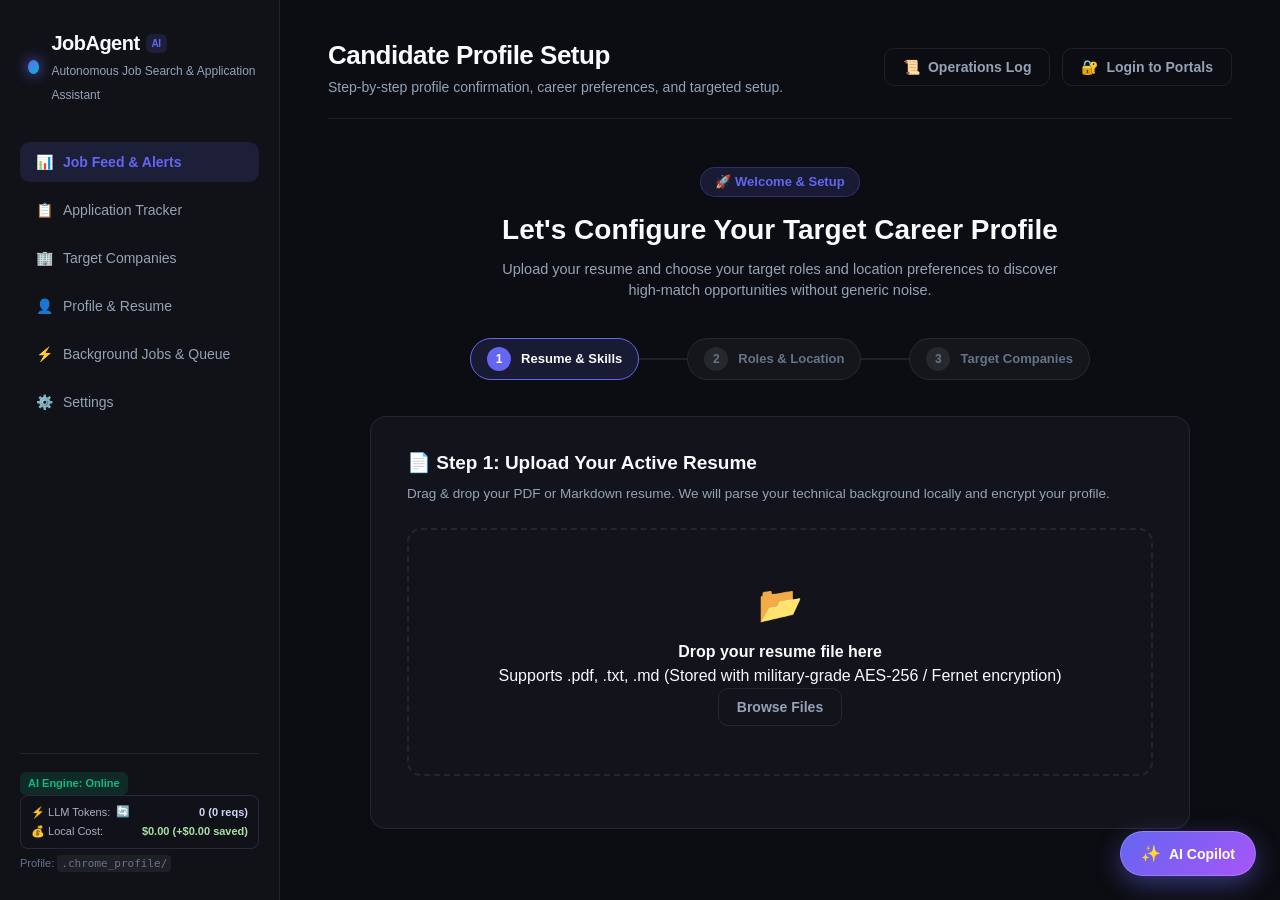
==== frontend/index.html @ 10095ee7 "feat: deterministic talking points for human-written application fields (Fixes #27)" ====
<!DOCTYPE html>
<html lang="en">

<head>
    <meta charset="UTF-8">
    <meta name="viewport" content="width=device-width, initial-scale=1.0">
    <title>Job Alert Agent - AI Job Search & Auto-Apply Assistant</title>
    <!-- Fonts -->
    <link rel="preconnect" href="https://fonts.googleapis.com">
    <link rel="preconnect" href="https://fonts.gstatic.com" crossorigin>
    <link rel="icon"
        href="data:image/svg+xml,<svg xmlns='http://www.w3.org/2000/svg' viewBox='0 0 100 100'><text y='.9em' font-size='90'>💼</text></svg>">
    <link rel="stylesheet" href="styles.css?v=20260907_8.7">
</head>

<body>
    <div class="app-container">
        <!-- Sidebar Navigation -->
        <aside class="sidebar">
            <div>
                <div class="logo-area">
                    <span class="logo-indicator"></span>
                    <div>
                        <h1>JobAgent <span class="version-tag">AI</span></h1>
                        <span class="logo-subtitle">Autonomous Job Search &amp; Application Assistant</span>
                    </div>
                </div>
                <nav class="nav-menu">
                    <button class="nav-item active" data-section="dashboard">
                        <span class="nav-icon">📊</span> Job Feed & Alerts
                    </button>
                    <button class="nav-item" data-section="tracker">
                        <span class="nav-icon">📋</span> Application Tracker
                    </button>
                    <button class="nav-item" data-section="companies">
                        <span class="nav-icon">🏢</span> Target Companies
                    </button>
                    <button class="nav-item" data-section="resume">
                        <span class="nav-icon">👤</span> Profile & Resume
                    </button>
                    <button class="nav-item" data-section="tasks">
                        <span class="nav-icon">⚡</span> Background Jobs &amp; Queue
                    </button>
                    <button class="nav-item" data-section="settings">
                        <span class="nav-icon">⚙️</span> Settings
                    </button>
                </nav>
            </div>

            <div class="sidebar-footer">
                <div class="llm-info">
                    <span class="badge active" id="llm-status-badge">AI Engine: Online</span>
                    <span class="badge" id="llm-queue-badge"
                        style="display:none; margin-top:4px; font-size:11px; background:rgba(137,180,250,0.15); color:#89b4fa;">Queue:
                        0 tasks</span>

                    <div id="llm-token-usage-card" class="token-usage-card" onclick="openTokenAnalyticsModal()"
                        title="Click to view full Token & Cost Analytics">
                        <div style="display:flex; justify-content:space-between; align-items:center; font-size:11px;">
                            <span style="color:#a6adc8; display:flex; align-items:center; gap:4px;">
                                ⚡ LLM Tokens:
                                <button type="button" onclick="event.stopPropagation(); fetchTokenUsage(true);"
                                    title="Refresh token counts"
                                    style="background:none; border:none; color:#89b4fa; cursor:pointer; font-size:11px; padding:0 2px; line-height:1;">🔄</button>
                            </span>
                            <span id="sidebar-token-count" style="color:#cdd6f4; font-weight:700;">0 (0 reqs)</span>
                        </div>
                        <div
                            style="display:flex; justify-content:space-between; align-items:center; font-size:11px; margin-top:3px;">
                            <span style="color:#a6adc8;">💰 Local Cost:</span>
                            <span style="color:#a6e3a1; font-weight:700;">$0.00 (<span id="sidebar-savings-usd">+$0.00
                                    saved</span>)</span>
                        </div>
                    </div>

                    <p class="profile-note">Profile: <code>.chrome_profile/</code></p>
                </div>
            </div>
        </aside>

        <!-- Main Workspace -->
        <main class="main-content">
            <!-- Header Area -->
            <header class="app-header">
                <div class="welcome-text">
                    <h2 id="page-title">Job Feed & Discovery</h2>
                    <p id="page-subtitle">Real-time alerts, ATS match scores, due diligence checks, and assisted
                        applications.</p>
                </div>
                <div class="header-actions">
                    <div id="header-task-pill" class="header-task-pill hidden" onclick="navigateToSection('tasks')"
                        title="Click to view Active Background Tasks">
                        <span class="spinner-dot"></span>
                        <span id="header-task-pill-text">1 Task Active</span>
                    </div>
                    <button id="btn-operations-log" class="btn btn-outline" onclick="openOperationsModal()"
                        title="View persistent log of all syncs, scrapes, and form fills">
                        <span class="btn-icon">📜</span> Operations Log
                    </button>
                    <button id="btn-login-portals" class="btn btn-outline" onclick="openBrowserAuthModal()"
                        title="Launch dedicated browser to sign in to LinkedIn and Job Portals">
                        <span class="btn-icon">🔐</span> Login to Portals
                    </button>
                </div>
            </header>

            <!-- GUIDED ONBOARDING WIZARD -->
            <section id="onboarding-section" class="content-section hidden">
                <div class="onboarding-container">
                    <div class="onboarding-header">
                        <div class="onboarding-badge">🚀 Welcome & Setup</div>
                        <h2>Let's Configure Your Target Career Profile</h2>
                        <p>Upload your resume and choose your target roles and location preferences to discover
                            high-match opportunities without generic noise.</p>
                    </div>

                    <!-- Step Progress Indicator -->
                    <div class="wizard-steps-indicator">
                        <div class="step-node active" id="step-node-1">
                            <span class="step-num">1</span>
                            <span class="step-name">Resume & Skills</span>
                        </div>
                        <div class="step-line" id="step-line-1"></div>
                        <div class="step-node" id="step-node-2">
                            <span class="step-num">2</span>
                            <span class="step-name">Roles & Location</span>
                        </div>
                        <div class="step-line" id="step-line-2"></div>
                        <div class="step-node" id="step-node-3">
                            <span class="step-num">3</span>
                            <span class="step-name">Target Companies</span>
                        </div>
                    </div>

                    <!-- Step 1: Resume Upload & Skill Confirmation -->
                    <div id="onboarding-step-1" class="wizard-step-pane active">
                        <div class="onboarding-card">
                            <h3>📄 Step 1: Upload Your Active Resume</h3>
                            <p class="step-desc">Drag & drop your PDF or Markdown resume. We will parse your technical
                                background locally and encrypt your profile.</p>

                            <div class="upload-zone" id="onboarding-upload-zone">
                                <div class="upload-icon">📂</div>
                                <h4>Drop your resume file here</h4>
                                <p>Supports .pdf, .txt, .md (Stored with military-grade AES-256 / Fernet encryption)</p>
                                <input type="file" id="onboarding-resume-input" accept=".pdf,.txt,.md"
                                    style="display:none;">
                                <button type="button" class="btn btn-outline"
                                    onclick="document.getElementById('onboarding-resume-input').click()">
                                    Browse Files
                                </button>
                            </div>

                            <div id="onboarding-resume-loading" class="upload-loading hidden">
                                <div class="spinner"></div>
                                <p>Extracting profile and parsing technical skills...</p>
                            </div>

                            <div id="onboarding-resume-preview" class="onboarding-preview-box hidden">
                                <div class="preview-header">
                                    <h4>✓ Parsed Candidate Profile</h4>
                                    <span class="badge verified" id="onboarding-resume-filename">resume.pdf</span>
                                </div>
                                <div class="onboarding-fields-grid">
                                    <div class="form-group">
                                        <label>Full Name</label>
                                        <input type="text" id="onboarding-name" class="form-input"
                                            placeholder="Your Name">
                                    </div>
                                    <div class="form-group">
                                        <label>Email Address</label>
                                        <input type="email" id="onboarding-email" class="form-input"
                                            placeholder="you@example.com">
                                    </div>
                                    <div class="form-group">
                                        <label>Total Experience</label>
                                        <input type="text" id="onboarding-experience" class="form-input"
                                            placeholder="e.g. 8+ Years">
                                    </div>
                                </div>

                                <div class="form-group" style="margin-top: 14px;">
                                    <label>Confirmed Technical Skills (Click ✕ to remove, type below to add)</label>
                                    <div class="skills-tags-editable" id="onboarding-skills-tags">
                                        <!-- Editable skill tags -->
                                    </div>
                                    <div class="skill-input-row">
                                        <input type="text" id="onboarding-new-skill-input"
                                            placeholder="Add technical skill (e.g. Distributed Systems, Kubernetes)..."
                                            onkeydown="if(event.key==='Enter'){event.preventDefault(); addOnboardingSkill();}">
                                        <button type="button" class="btn btn-sm btn-outline"
                                            onclick="addOnboardingSkill()">+ Add Skill</button>
                                    </div>
                                </div>

                                <div class="wizard-actions">
                                    <button type="button" class="btn btn-primary"
                                        onclick="proceedToOnboardingStep2()">Next: Target Roles & Locations →</button>
                                </div>
                            </div>
                        </div>
                    </div>

                    <!-- Step 2: Target Criteria Selection -->
                    <div id="onboarding-step-2" class="wizard-step-pane hidden">
                        <div class="onboarding-card">
                            <h3>🎯 Step 2: Target Roles & Geographic Preferences</h3>
                            <p class="step-desc">Specify exactly which opportunities to scan for. The agent will ignore
                                non-matching jobs to protect API token budgets.</p>

                            <div class="form-group">
                                <label><span class="pref-icon">🎯</span> Target Roles & Keywords (Multi-Select)</label>
                                <div class="roles-chips-container" id="onboarding-roles-chips">
                                    <!-- Dynamic role chips -->
                                </div>
                                <div class="role-input-group">
                                    <input type="text" id="onboarding-role-input"
                                        placeholder="Type a role keyword and press Enter (e.g. Staff Backend, Distributed Systems)..."
                                        onkeydown="if(event.key==='Enter'){event.preventDefault(); handleAddRoleFromOnboardingInput();}">
                                    <button type="button" class="btn btn-sm btn-outline"
                                        onclick="handleAddRoleFromOnboardingInput()">+ Add</button>
                                </div>
                                <div class="quick-roles-pills">
                                    <span class="pills-label">Quick Add:</span>
                                    <button type="button" class="role-pill"
                                        onclick="addRoleKeyword('Staff Software Engineer')">+ Staff Engineer</button>
                                    <button type="button" class="role-pill"
                                        onclick="addRoleKeyword('Principal Engineer')">+ Principal Engineer</button>
                                    <button type="button" class="role-pill"
                                        onclick="addRoleKeyword('Backend Engineer')">+ Backend</button>
                                    <button type="button" class="role-pill"
                                        onclick="addRoleKeyword('Distributed Systems')">+ Distributed Systems</button>
                                    <button type="button" class="role-pill"
                                        onclick="addRoleKeyword('Full Stack Engineer')">+ Full Stack</button>
                                    <button type="button" class="role-pill"
                                        onclick="addRoleKeyword('Platform Engineer')">+ Platform</button>
                                    <button type="button" class="role-pill"
                                        onclick="addRoleKeyword('Machine Learning Engineer')">+ AI / ML</button>
                                    <button type="button" class="role-pill"
                                        onclick="addRoleKeyword('Engineering Manager')">+ Eng Manager</button>
                                </div>
                            </div>

                            <div class="form-group" style="margin-top: 14px;">
                                <label><span class="pref-icon">🏙️</span> Target Cities & Tech Hubs
                                    (Multi-Select)</label>
                                <div class="roles-chips-container" id="onboarding-cities-chips">
                                    <!-- Dynamic city chips -->
                                </div>
                                <div class="foreign-cities-notice" id="onboarding-foreign-cities-notice"
                                    style="display:none;">
                                    <!-- Populated when selected cities fall outside the active country -->
                                </div>
                                <div class="role-input-group">
                                    <input type="text" id="onboarding-city-input" list="city-suggestions-list"
                                        placeholder="Type a city name or state (e.g. Bengaluru, San Francisco, London)..."
                                        onkeydown="if(event.key==='Enter'){event.preventDefault(); handleAddCityFromOnboardingInput();}">
                                    <button type="button" class="btn btn-sm btn-outline"
                                        onclick="handleAddCityFromOnboardingInput()">+ Add City</button>
                                </div>
                                <div class="quick-roles-pills" id="onboarding-quick-cities-pills">
                                    <!-- Populated dynamically based on selected country -->
                                </div>
                            </div>

                            <div class="form-row-2col" style="margin-top: 14px;">
                                <div class="form-group">
                                    <label>📍 Target Country / Region</label>
                                    <select id="onboarding-target-country" class="form-select"
                                        onchange="handleCountrySelectChange(this.value)">
                                        <!-- Populated dynamically via app.js -->
                                    </select>
                                </div>

                                <div class="form-group">
                                    <label>💼 Work Mode / Job Type</label>
                                    <select id="onboarding-work-mode" class="form-select">
                                        <option value="all" selected>🌐 Any (incl. Remote)</option>
                                        <option value="remote">🏠 100% Remote</option>
                                        <option value="hybrid">🏢 Hybrid</option>
                                        <option value="onsite">📍 Onsite</option>
                                    </select>
                                </div>
                            </div>

                            <div class="wizard-actions">
                                <button type="button" class="btn btn-outline" onclick="goToOnboardingStep(1)">←
                                    Back</button>
                                <button type="button" class="btn btn-primary" onclick="proceedToOnboardingStep3()">Next:
                                    Target Companies →</button>
                            </div>
                        </div>
                    </div>

                    <!-- Step 3: Target Companies Selection & Launch -->
                    <div id="onboarding-step-3" class="wizard-step-pane hidden">
                        <div class="onboarding-card">
                            <h3>🏢 Step 3: Select Target Organizations</h3>
                            <p class="step-desc">Choose which companies to monitor first. You can add or import more
                                anytime from the Target Companies tab.</p>

                            <div class="onboarding-companies-grid" id="onboarding-companies-list">
                                <!-- Company items with checkboxes are rendered dynamically -->
                            </div>

                            <div class="onboarding-add-company-row">
                                <input type="text" id="onboarding-company-input"
                                    placeholder="Add a target company (e.g. Acme Corp)"
                                    onkeydown="if(event.key==='Enter'){event.preventDefault();addOnboardingCompanyFromInput();}">
                                <button type="button" class="btn btn-outline"
                                    onclick="addOnboardingCompanyFromInput()">+ Add</button>
                            </div>

                            <div class="onboarding-opt-row">
                                <label class="onboarding-chk-label">
                                    <input type="checkbox" id="onboarding-clean-slate-chk" checked>
                                    <span><strong>Clean Slate:</strong> Purge existing generic jobs cache and populate
                                        only selected companies</span>
                                </label>
                            </div>

                            <div class="wizard-actions">
                                <button type="button" class="btn btn-outline" onclick="goToOnboardingStep(2)">←
                                    Back</button>
                                <button type="button" class="btn btn-success btn-lg"
                                    onclick="finishOnboardingAndScan()">
                                    🚀 Launch Automated Job Discovery
                                </button>
                            </div>
                        </div>
                    </div>
                </div>
            </section>

            <!-- SECTION 1: Job Feed & Dashboard -->
            <section id="dashboard-section" class="content-section">
                <!-- Discovery Radar & Channels Toolbar -->
                <div class="discovery-radar-bar">
                    <div class="discovery-radar-title">
                        <span class="discovery-radar-pulse"></span>
                        <div>
                            <h4>⚡ Live Job Discovery Radar</h4>
                            <p>Scan direct career boards, sync subscribed LinkedIn alerts, and rank hiring-intent
                                opportunities.</p>
                        </div>
                    </div>
                    <div class="discovery-radar-actions">
                        <button id="trigger-sync-all-btn" class="btn btn-secondary" onclick="triggerSyncAll()"
                            title="Run every enabled discovery & application-status channel in one background task">
                            <span class="btn-icon">🔁</span> Sync All (<span id="sync-all-enabled-count">0</span>
                            enabled)
                        </button>
                        <button id="trigger-scrape-btn" class="btn btn-primary"
                            title="Scan configured target company career boards for new openings">
                            <span class="btn-icon">⚡</span> Scan Portals
                        </button>
                        <button id="btn-rescore-stale" class="btn btn-outline"
                            onclick="rescoreStaleJobs()"
                            title="Recompute scores that were produced by a different resume version">
                            <span class="btn-icon">↻</span> Re-score Stale
                        </button>
                        <button id="btn-stop-scrape" class="btn btn-danger btn-sm hidden" onclick="stopScrape()">
                            🛑 Stop Scan
                        </button>
                        <button id="trigger-linkedin-sync-btn" class="btn btn-outline"
                            title="Fetch live LinkedIn subscribed job alerts and synchronize saved jobs">
                            <span class="btn-icon">🔗</span> Sync LinkedIn
                        </button>
                        <button id="btn-stop-linkedin-sync" class="btn btn-danger btn-sm hidden"
                            onclick="stopLinkedInSync()">
                            🛑 Stop Sync
                        </button>
                        <button id="trigger-google-jobs-btn" class="btn btn-outline" onclick="openGoogleJobsModal()"
                            title="Discover open opportunities directly from Google for Jobs (ibp=htl;jobs)">
                            <span class="btn-icon">🌐</span> Google Jobs
                        </button>
                        <button id="trigger-radar-btn" class="btn btn-outline" onclick="openOpportunityRadarModal()"
                            title="Rank hiring-intent opportunities from your structured sources (LinkedIn alerts/recommendations, ATS, Google Jobs)">
                            <span class="btn-icon">🛰️</span> Opportunity Radar
                        </button>
                        <button id="btn-clean-feed" class="btn btn-outline" onclick="cleanSystemFeedCache()"
                            title="Purge unapplied generic jobs from cache">
                            <span class="btn-icon">🧹</span> Clean Cache
                        </button>
                    </div>
                </div>

                <!-- Summary KPI Cards -->
                <div class="stats-grid">
                    <div class="stat-card">
                        <div class="stat-header">
                            <h3>Active Pipeline</h3>
                            <span class="stat-icon">🎯</span>
                        </div>
                        <p class="stat-value text-primary" id="stat-active">0</p>
                        <span class="stat-desc">Applications in progress</span>
                    </div>

                    <div class="stat-card">
                        <div class="stat-header">
                            <h3>High Match Roles</h3>
                            <span class="stat-icon">⭐</span>
                        </div>
                        <p class="stat-value text-success" id="stat-high-match">0</p>
                        <span class="stat-desc">Match score ≥ 70%</span>
                    </div>

                    <div class="stat-card">
                        <div class="stat-header">
                            <h3>Due Diligence Alerts</h3>
                            <span class="stat-icon">⚠️</span>
                        </div>
                        <p class="stat-value text-warning" id="stat-ghost">0</p>
                        <span class="stat-desc">Ghost / Reposted role alerts</span>
                    </div>

                    <div class="stat-card">
                        <div class="stat-header">
                            <h3>Verified Genuine</h3>
                            <span class="stat-icon">🛡️</span>
                        </div>
                        <p class="stat-value text-accent" id="stat-genuine">0</p>
                        <span class="stat-desc">Verified direct on career boards</span>
                    </div>
                </div>

                <!-- Skills Insights: ranked resume gaps across scored jobs (deterministic aggregation) -->
                <div class="insights-card" id="skills-insights-card">
                    <div class="insights-head">
                        <h3><span class="stat-icon">📈</span> Skills Insights</h3>
                        <span class="insights-sub" id="skills-insights-meta"></span>
                    </div>
                    <div class="insights-gaps" id="skills-insights-gaps">
                        <span class="insights-empty">Loading…</span>
                    </div>
                </div>

                <!-- Job Listings Filter & Container -->
                <div class="listings-container">
                    <!-- Compact Active Target Criteria Bar -->
                    <div class="active-criteria-bar">
                        <div class="criteria-left">
                            <span class="criteria-badge-icon">🎯</span>
                            <div class="criteria-tags" id="criteria-summary-tags">
                                <span class="criteria-tag"><strong>Roles:</strong> All</span>
                                <span class="criteria-tag"><strong>Location:</strong> Global</span>
                                <span class="criteria-tag"><strong>Mode:</strong> Any</span>
                            </div>
                        </div>
                        <div class="criteria-actions">
                            <button id="btn-toggle-criteria-filter" class="btn btn-sm criteria-btn active-filter"
                                onclick="toggleCriteriaFilter()"
                                title="Toggle filtering feed by your target preferences vs showing all opportunities">
                                🎯 <span id="criteria-filter-btn-text">Filter: Active</span>
                            </button>
                            <button class="btn btn-sm btn-outline criteria-btn" onclick="navigateToSection('settings')"
                                title="Edit target roles, cities, and preferences in Settings">
                                ⚙️ Edit Preferences
                            </button>
                            <button class="btn btn-sm btn-primary criteria-btn" onclick="saveAndScanTargetedJobs()"
                                title="Scan career boards for positions matching your target roles and cities">
                                ⚡ Scan Feed
                            </button>
                            <button class="btn btn-sm btn-outline criteria-btn" onclick="pruneNonMatchingJobs()"
                                title="Prune non-matching roles from your feed">
                                🧹 Prune
                            </button>
                        </div>
                    </div>

                    <!-- Sync Review Banner: surfaces "N new from sync" jobs still needing review -->
                    <div id="sync-review-banner" class="sync-review-banner hidden"></div>

                    <div class="panel-header">
                        <div class="search-box">
                            <input type="text" id="job-search-input"
                                placeholder="Search by job title, company, or keyword...">
                        </div>
                        <div class="filter-group">
                            <select id="status-filter" class="filter-select">
                                <option value="all">All Active Opportunities</option>
                                <option value="Shortlisted">⭐ Shortlisted</option>
                                <option value="To Apply">⚪ To Apply</option>
                                <option value="Applied">🚀 Applied</option>
                                <option value="Screening">📋 Screening</option>
                                <option value="Interview">🎙️ Interview</option>
                                <option value="Offered">🎉 Offered</option>
                                <option value="Rejected">📫 Rejected</option>
                                <option value="Not Interested">🚫 Not Interested (Dismissed)</option>
                            </select>
                            <select id="score-filter" class="filter-select">
                                <option value="0">All Match Scores</option>
                                <option value="80">High Match (80%+)</option>
                                <option value="60">Good Match (60%+)</option>
                            </select>
                            <select id="source-filter" class="filter-select" onchange="setSourceFilter(this.value)"
                                title="Filter feed by where the opportunity came from">
                                <option value="all">All Sources</option>
                                <option value="linkedin">🔗 LinkedIn</option>
                                <option value="direct">🏢 ATS / Direct</option>
                                <option value="google">🔎 Google Jobs</option>
                                <option value="email">✉️ Email</option>
                                <option value="hirist">📋 Hirist</option>
                            </select>
                        </div>
                    </div>

                    <!-- Quick Feed Navigation Tabs -->
                    <div class="feed-tabs-row" id="feed-tabs-container">
                        <button class="feed-tab-btn active" data-feed-tab="all" onclick="setFeedTab('all')">
                            🌐 Active Feed (<span id="feed-count-all">0</span>)
                        </button>
                        <button class="feed-tab-btn" data-feed-tab="Shortlisted" onclick="setFeedTab('Shortlisted')">
                            ⭐ Shortlisted (<span id="feed-count-shortlisted">0</span>)
                        </button>
                        <button class="feed-tab-btn" data-feed-tab="To Apply" onclick="setFeedTab('To Apply')">
                            ⚪ To Apply (<span id="feed-count-to-apply">0</span>)
                        </button>
                        <button class="feed-tab-btn" data-feed-tab="Applied" onclick="setFeedTab('Applied')">
                            🚀 Applied (<span id="feed-count-applied">0</span>)
                        </button>
                        <button class="feed-tab-btn" data-feed-tab="Not Interested"
                            onclick="setFeedTab('Not Interested')">
                            🚫 Dismissed (<span id="feed-count-dismissed">0</span>)
                        </button>
                    </div>

                    <!-- Floating Bulk Action & Cart Bar -->
                    <div id="batch-action-bar" class="batch-action-bar hidden">
                        <div class="batch-info">
                            <span class="batch-icon">🛒</span>
                            <span id="batch-selected-count">0</span> jobs selected in Apply Cart
                        </div>
                        <div class="batch-options-row">
                            <label class="token-toggle-label" title="Generate customized resume bullet recommendations">
                                <input type="checkbox" id="batch-opt-resume" checked>
                                <span>⚡ Tailor Resume</span>
                            </label>
                            <label class="token-toggle-label" title="Draft tailored cover letters">
                                <input type="checkbox" id="batch-opt-cover" checked>
                                <span>✉️ Cover Letter</span>
                            </label>
                            <label class="token-toggle-label" title="Draft LinkedIn recruiter outreach note">
                                <input type="checkbox" id="batch-opt-outreach" checked>
                                <span>💬 Cold Outreach</span>
                            </label>
                        </div>
                        <div class="batch-actions">
                            <button class="btn btn-sm btn-outline" onclick="bulkSetStatus('Shortlisted')">
                                ⭐ Shortlist
                            </button>
                            <button class="btn btn-sm btn-secondary" onclick="bulkTailorSelectedJobs()">
                                ⚡ Prepare Materials
                            </button>
                            <button class="btn btn-sm btn-success" onclick="bulkApplySelectedJobs()">
                                🚀 Apply Now
                            </button>
                            <button class="btn btn-sm btn-outline"
                                style="color:#f38ba8; border-color:rgba(243,139,168,0.4);"
                                onclick="bulkSetStatus('Not Interested')"
                                title="Hide selected positions from active feed">
                                🚫 Dismiss
                            </button>
                            <button class="btn btn-sm btn-outline" onclick="clearBatchSelection()">
                                ✕ Clear
                            </button>
                        </div>
                    </div>

                    <div id="job-feed" class="job-list-feed">
                        <!-- Job Cards rendered via app.js -->
                    </div>
                </div>
            </section>

            <!-- SECTION 2: Application Tracker -->
            <section id="tracker-section" class="content-section hidden">
                <div class="panel-container">
                    <div class="panel-header-row">
                        <div>
                            <h3>Application Lifecycle Pipeline</h3>
                            <p class="section-desc">Track active submissions, interview stages, and decision updates
                                synchronized across portals.</p>
                        </div>
                        <div class="panel-actions-group">
                            <button id="trigger-external-sync-btn" class="btn btn-primary"
                                onclick="triggerExternalSync()"
                                title="Synchronize candidate application statuses across Hirist.tech, Greenhouse, and decision emails">
                                <span class="btn-icon">🔄</span> Sync Application Statuses
                            </button>
                        </div>
                    </div>

                    <div class="tracker-filter-bar">
                        <div id="tracker-status-chips" class="status-chip-group">
                            <!-- Stage chips rendered via app.js -->
                        </div>
                        <div class="chip-actions">
                            <button type="button" id="tracker-chips-all" class="chip-link">All</button>
                            <button type="button" id="tracker-chips-clear" class="chip-link">Clear</button>
                        </div>
                    </div>

                    <div id="tracker-list" class="tracker-list-container">
                        <!-- Tracker Cards rendered via app.js -->
                    </div>
                </div>
            </section>

            <!-- SECTION 3: Target Companies -->
            <section id="companies-section" class="content-section hidden">
                <div class="panel-container">
                    <div class="panel-header-row">
                        <div>
                            <h3>Monitored Organizations & Portals <span class="badge badge-primary"
                                    id="companies-count-badge">0</span></h3>
                            <p class="section-desc">Add or import target tech companies to automatically track their
                                career boards.</p>
                        </div>
                        <div class="panel-actions-group">
                            <button id="btn-toggle-add-company" class="btn btn-outline"
                                onclick="toggleAddCompanyForm()">
                                ➕ Add Company
                            </button>
                            <input type="file" id="company-file-input" accept=".csv,.json,.md,.txt"
                                style="display: none;">
                            <button id="btn-import-companies" class="btn btn-outline"
                                onclick="document.getElementById('company-file-input').click()">
                                📁 Import List
                            </button>
                            <button id="btn-seed-catalog" class="btn btn-secondary" onclick="seedCompanyCatalog()">
                                ⭐ Seed Top Tech Orgs
                            </button>
                        </div>
                    </div>

                    <!-- Collapsible Add Company Form -->
                    <form id="add-company-form" class="company-form collapsible-form hidden">
                        <div class="form-row">
                            <div class="form-group flex-2">
                                <label for="company-name">Company Name</label>
                                <input type="text" id="company-name" placeholder="e.g. Acme Corp" required>
                            </div>
                            <div class="form-group flex-2">
                                <label for="company-domain">Domain (Optional)</label>
                                <input type="text" id="company-domain" placeholder="e.g. stripe.com">
                            </div>
                            <div class="form-group flex-3">
                                <label for="company-careers">Careers URL (Optional)</label>
                                <input type="url" id="company-careers"
                                    placeholder="https://boards.greenhouse.io/stripe">
                            </div>
                            <div class="form-group flex-1 form-btn-group">
                                <button type="submit" class="btn btn-primary" style="margin-top: 24px; width: 100%;">
                                    ➕ Save Company
                                </button>
                            </div>
                        </div>
                    </form>

                    <!-- Quick Add Catalog Recommendations -->
                    <div class="catalog-section">
                        <h4 class="catalog-title">⭐ Recommended Direct Portals</h4>
                        <div id="catalog-chips-container" class="catalog-chips-wrapper">
                            <!-- Populated dynamically via app.js -->
                        </div>
                    </div>

                    <!-- Company Filter & Layout Toolbar -->
                    <div class="company-toolbar-container">
                        <div class="company-search-box">
                            <input type="text" id="company-search-input"
                                placeholder="🔍 Search companies by name, domain, or notes..."
                                oninput="onCompanySearchChange(event)">
                        </div>
                        <div class="company-filter-tabs">
                            <button class="tab-btn active" id="tab-comp-all" onclick="setCompanyFilter('all')">All
                                (<span id="company-filter-all-count">0</span>)</button>
                            <button class="tab-btn" id="tab-comp-direct" onclick="setCompanyFilter('direct')">⭐ Direct
                                Portals (<span id="company-filter-direct-count">0</span>)</button>
                            <button class="tab-btn" id="tab-comp-network" onclick="setCompanyFilter('network')">🌐
                                Enterprise / Network (<span id="company-filter-network-count">0</span>)</button>
                        </div>
                        <div class="view-toggle-group">
                            <button id="btn-company-view-grid" class="view-toggle-btn active"
                                onclick="setCompanyLayout('grid')" title="Tile Grid View">⊞ Grid</button>
                            <button id="btn-company-view-list" class="view-toggle-btn"
                                onclick="setCompanyLayout('list')" title="Compact List View">☰ List</button>
                        </div>
                    </div>

                    <div id="companies-list" class="companies-grid">
                        <!-- Company Cards rendered via app.js -->
                    </div>
                </div>
            </section>

            <!-- SECTION 4: Candidate Profile & Resume -->
            <section id="resume-section" class="content-section hidden">
                <div class="panel-container">
                    <div class="panel-header-row">
                        <div>
                            <h3>👤 Candidate Profile &amp; Resume</h3>
                            <p class="section-desc">Manage your encrypted resume and AI ATS-extracted profile. Job
                                search preferences live in <b>Settings → Preferences</b>.</p>
                        </div>
                    </div>

                    <div class="preferences-dashboard-grid profile-dashboard-grid">
                        <!-- Card 3: Encrypted Resume & ATS Background -->
                        <div class="pref-card pref-card-wide">
                            <div class="pref-card-header">
                                <div class="pref-header-title">
                                    <span class="pref-header-icon">📄</span>
                                    <h4>Active Resume & Verified Skills</h4>
                                </div>
                                <div class="resume-header-actions"
                                    style="display: flex; gap: 8px; align-items: center;">
                                    <button id="btn-upload-another-resume" class="btn btn-secondary btn-sm"
                                        onclick="document.getElementById('resume-file-input').click()">➕ Upload
                                        New</button>
                                    <button id="btn-delete-active-resume" class="btn btn-danger btn-sm"
                                        style="background: rgba(239, 68, 68, 0.15); border: 1px solid rgba(239, 68, 68, 0.4); color: #f87171;">🗑️
                                        Delete</button>
                                </div>
                            </div>

                            <div class="upload-zone" id="upload-zone">
                                <div class="upload-icon">📤</div>
                                <p>Drag & drop your resume file here, or <span class="highlight">browse files</span></p>
                                <span class="upload-formats">Supported formats: .pdf, .md, .txt (AES-256
                                    Encrypted)</span>
                                <input type="file" id="resume-file-input" accept=".pdf,.txt,.md" style="display: none;">
                            </div>

                            <div id="resume-loading" class="resume-loading hidden">
                                <div class="spinner"></div>
                                <p>Encrypting & running ATS structural analysis with AI...</p>
                            </div>

                            <div id="resume-details" class="resume-details-container hidden">
                                <div class="resume-header">
                                    <div class="resume-header-info">
                                        <div class="resume-file-icon">📄</div>
                                        <div class="resume-title-group">
                                            <div
                                                style="display: flex; align-items: center; gap: 12px; flex-wrap: wrap;">
                                                <h4 id="resume-filename">resume.pdf</h4>
                                                <div id="resume-selector-wrapper" class="resume-selector-wrapper hidden"
                                                    style="display: inline-flex; align-items: center; gap: 6px;">
                                                    <span
                                                        style="font-size: 11px; color: var(--text-dim);">Profile:</span>
                                                    <select id="resume-select-dropdown" class="resume-select-dropdown"
                                                        style="background: var(--card-bg); border: 1px solid var(--border-color); color: var(--text-main); font-size: 12px; padding: 4px 8px; border-radius: 6px;"></select>
                                                </div>
                                            </div>
                                            <div class="resume-tags-row">
                                                <span class="status-pill synced" id="resume-status-badge">
                                                    <span class="pulse-dot"></span> Active ATS Profile
                                                </span>
                                                <span class="badge verified">🔒 Fernet Encrypted</span>
                                                <span id="resume-upload-date" class="date-tag">📅 Uploaded
                                                    recently</span>
                                            </div>
                                        </div>
                                    </div>
                                </div>

                                <div class="parsed-data-grid">
                                    <div class="parsed-card">
                                        <h5>Candidate Contact & Summary</h5>
                                        <p><strong>Name:</strong> <span id="parsed-name">-</span></p>
                                        <p><strong>Email:</strong> <span id="parsed-email">-</span></p>
                                        <p><strong>Phone:</strong> <span id="parsed-phone">-</span></p>
                                        <p><strong>Summary:</strong></p>
                                        <div id="parsed-summary" class="summary-box">-</div>
                                    </div>

                                    <div class="parsed-card">
                                        <h5>Extracted Technical Skills</h5>
                                        <div id="parsed-skills" class="skills-tags"></div>
                                    </div>
                                </div>

                                <div class="experience-card">
                                    <h5>Work Experience & Achievements</h5>
                                    <div id="parsed-experience" class="timeline-container"></div>
                                </div>
                            </div>
                        </div>

                        <!-- Resume versions (issue #58): every upload is kept, and scores remember
                             which version produced them. -->
                        <div class="pref-card pref-card-wide" id="resume-versions-card">
                            <div class="pref-card-header">
                                <div class="pref-header-title">
                                    <span class="pref-header-icon">🗂️</span>
                                    <h4>Resume Versions</h4>
                                </div>
                                <p class="section-desc" style="margin:0; max-width:420px;">
                                    Every upload is kept as a version. A stored score remembers the version
                                    that produced it, so deleting one never rewrites a score silently.
                                </p>
                            </div>
                            <div id="resume-versions-list" class="resume-versions-list"></div>
                        </div>

                        <!-- Card 4: Application Q&A Memory Bank -->
                        <div class="pref-card">
                            <div class="pref-card-header">
                                <div class="pref-header-title">
                                    <span class="pref-header-icon">🧠</span>
                                    <h4>Application Question & Answer Memory Bank (Semantic RAG)</h4>
                                </div>
                                <span class="badge verified" id="badge-qa-count">0 Answers Saved</span>
                            </div>
                            <p class="pref-card-desc">Save frequently requested application screener and essay questions
                                (e.g. Work Authorization, System Outages, Why This Role). The engine uses vector
                                embeddings for semantic 1-click retrieval.</p>

                            <!-- Search & Add Bar -->
                            <div style="display: flex; gap: 10px; margin-top: 6px; flex-wrap: wrap;">
                                <input type="text" id="qa-search-input"
                                    placeholder="🔍 Test Semantic Search: type any application question..."
                                    style="flex: 1; min-width: 260px;" oninput="debounceSearchQAMemory(this.value)">
                                <button type="button" class="btn btn-sm btn-outline" onclick="toggleAddQAModal()">+ Add
                                    New Q&A</button>
                            </div>

                            <!-- Q&A Add Form (collapsible) -->
                            <div id="qa-add-form" class="hidden"
                                style="background: rgba(255,255,255,0.03); border: 1px solid var(--border-color); border-radius: 10px; padding: 14px; margin-top: 10px; display: flex; flex-direction: column; gap: 10px;">
                                <div style="display: flex; gap: 10px; flex-wrap: wrap;">
                                    <input type="text" id="qa-new-question"
                                        placeholder="Application Question (e.g. Describe a time you resolved a major production outage...)"
                                        style="flex: 2; min-width: 240px;">
                                    <select id="qa-new-category"
                                        style="flex: 1; min-width: 140px; background: var(--card-bg); border: 1px solid var(--border-color); color: var(--text-main); border-radius: 8px; padding: 6px 10px;">
                                        <option value="technical">Technical / Architecture</option>
                                        <option value="behavioral">Behavioral / Leadership</option>
                                        <option value="experience">Experience / Stack</option>
                                        <option value="salary">Salary & Comp</option>
                                        <option value="logistics">Work Auth / Logistics</option>
                                    </select>
                                </div>
                                <textarea id="qa-new-answer" rows="3"
                                    placeholder="Your standard / best answer to this question..."
                                    style="width: 100%; background: var(--card-bg); border: 1px solid var(--border-color); color: var(--text-main); border-radius: 8px; padding: 8px 12px; resize: vertical; font-family: inherit; font-size: 13px;"></textarea>
                                <div style="display: flex; justify-content: flex-end; gap: 8px;">
                                    <button type="button" class="btn btn-sm btn-outline"
                                        onclick="toggleAddQAModal()">Cancel</button>
                                    <button type="button" class="btn btn-sm btn-primary"
                                        onclick="submitNewQAMemory()">💾 Save Answer</button>
                                </div>
                            </div>

                            <!-- Dynamic Q&A Items List -->
                            <div id="qa-memory-list"
                                style="display: flex; flex-direction: column; gap: 10px; margin-top: 10px; max-height: 340px; overflow-y: auto;">
                                <!-- Rendered via app.js -->
                            </div>
                        </div>

                        <!-- Card 5: Zero-Token Semantic Ignore Rules -->
                        <div class="pref-card">
                            <div class="pref-card-header">
                                <div class="pref-header-title">
                                    <span class="pref-header-icon">🚫</span>
                                    <h4>Learned Negative Role Memory (Zero-Token Ignore Rules)</h4>
                                </div>
                                <span class="badge"
                                    style="background: rgba(239,68,68,0.15); color: #f87171; border: 1px solid rgba(239,68,68,0.4);"
                                    id="badge-dismissed-count">0 Learned Rules</span>
                            </div>
                            <p class="pref-card-desc">Jobs you marked as 'Not Interested' or 'Ignored' are memorized as
                                <strong>company + role</strong> rules here. Future scrapes and syncs matching the same
                                role <em>at the same company</em> (≥82% semantic similarity) are auto-filtered with 0
                                LLM tokens — the same role at other companies is still surfaced.
                            </p>

                            <div id="dismissed-patterns-list"
                                style="display: flex; flex-wrap: wrap; gap: 8px; margin-top: 8px;">
                                <!-- Rendered via app.js -->
                            </div>
                        </div>


                    </div>
                </div>
            </section>

            <!-- BACKGROUND TASKS & QUEUE SECTION -->
            <section id="tasks-section" class="content-section hidden">
                <div class="tasks-container"
                    style="max-width: 1200px; margin: 0 auto; display: flex; flex-direction: column; gap: 20px;">

                    <!-- Section Header -->
                    <div
                        style="display: flex; justify-content: space-between; align-items: center; border-bottom: 1px solid #313244; padding-bottom: 15px;">
                        <div>
                            <h3
                                style="font-size: 20px; font-weight: 700; color: #cdd6f4; display: flex; align-items: center; gap: 8px;">
                                <span>⚡</span> Background Tasks, LLM Queue &amp; Scheduled Discovery
                            </h3>
                            <p style="color: #a6adc8; font-size: 13px; margin-top: 4px;">
                                Scrapes and synchronizations execute asynchronously without locking your UI. Track live
                                progress, priority inference, and periodic cron triggers.
                            </p>
                        </div>
                        <div style="display: flex; gap: 8px;">
                            <button type="button" class="btn btn-outline btn-sm" onclick="fetchTasksStatus(true)">🔄
                                Refresh</button>
                            <button type="button" class="btn btn-outline btn-sm" onclick="clearCompletedTasks()">🧹
                                Clear Completed</button>
                        </div>
                    </div>

                    <!-- Top 3-Column Grid: Active Tasks + LLM Queue + Discovery Channels -->
                    <div style="display: grid; grid-template-columns: 2fr 1fr 1fr; gap: 20px;">

                        <!-- Panel 1: Active & Running Background Tasks -->
                        <div class="pref-card" style="margin: 0;">
                            <div class="pref-card-header"
                                style="border-bottom: 1px solid #313244; padding-bottom: 10px; margin-bottom: 12px;">
                                <div class="pref-header-title">
                                    <span class="pref-header-icon">⚡</span>
                                    <h4>Active Background Operations</h4>
                                </div>
                                <span class="badge" id="tasks-active-badge"
                                    style="background: rgba(137, 180, 250, 0.15); color: #89b4fa; font-size: 11px;">0
                                    Running</span>
                            </div>

                            <div id="active-tasks-list"
                                style="display: flex; flex-direction: column; gap: 12px; min-height: 140px;">
                                <!-- Populated dynamically by app.js -->
                                <div class="empty-state" style="padding: 30px 10px; text-align: center;">
                                    <span style="font-size: 28px;">☕</span>
                                    <p style="color: #6c7086; font-size: 13px; margin-top: 6px;">No active background
                                        tasks running right now.</p>
                                </div>
                            </div>
                        </div>

                        <!-- Panel 2: LLM Inference Queue & Concurrency Pool -->
                        <div class="pref-card" style="margin: 0;">
                            <div class="pref-card-header"
                                style="border-bottom: 1px solid #313244; padding-bottom: 10px; margin-bottom: 12px;">
                                <div class="pref-header-title">
                                    <span class="pref-header-icon">🧠</span>
                                    <h4>LLM Priority Queue &amp; Workers</h4>
                                </div>
                                <span class="badge" id="llm-workers-badge"
                                    style="background: rgba(166, 227, 161, 0.15); color: #a6e3a1; font-size: 11px;">Local
                                    Paced</span>
                            </div>

                            <div style="display: grid; grid-template-columns: 1fr 1fr; gap: 10px; margin-bottom: 14px;">
                                <div
                                    style="background: #11111b; border: 1px solid #313244; border-radius: 8px; padding: 10px; text-align: center;">
                                    <span style="font-size: 10px; color: #a6adc8; text-transform: uppercase;">Queue
                                        Depth</span>
                                    <h4 id="queue-depth-metric"
                                        style="font-size: 18px; color: #89b4fa; margin-top: 2px;">0 tasks</h4>
                                    <span style="font-size: 10px; color: #6c7086;">Priority 1-3</span>
                                </div>
                                <div
                                    style="background: #11111b; border: 1px solid #313244; border-radius: 8px; padding: 10px; text-align: center;">
                                    <span style="font-size: 10px; color: #a6adc8; text-transform: uppercase;">Worker
                                        Pool</span>
                                    <h4 id="queue-workers-metric"
                                        style="font-size: 18px; color: #a6e3a1; margin-top: 2px;">1 Worker</h4>
                                    <span style="font-size: 10px; color: #6c7086;">0.2s Paced</span>
                                </div>
                            </div>

                            <div
                                style="background: #11111b; border: 1px solid #313244; border-radius: 8px; padding: 12px;">
                                <div
                                    style="display: flex; justify-content: space-between; font-size: 12px; margin-bottom: 4px;">
                                    <span style="color: #a6adc8;">Active Generation:</span>
                                    <span id="queue-active-task-name"
                                        style="color: #cdd6f4; font-weight: 600;">Idle</span>
                                </div>
                                <div
                                    style="display: flex; justify-content: space-between; font-size: 11px; color: #6c7086;">
                                    <span>Average Latency:</span>
                                    <span id="queue-avg-latency">0.0 ms</span>
                                </div>
                            </div>
                        </div>

                        <!-- Panel 3: Discovery Channels & Sync Engines (Right Column) -->
                        <div class="pref-card" style="margin: 0; display: flex; flex-direction: column;">
                            <div class="pref-card-header"
                                style="border-bottom: 1px solid #313244; padding-bottom: 10px; margin-bottom: 12px;">
                                <div class="pref-header-title">
                                    <span class="pref-header-icon">📡</span>
                                    <h4>Discovery Engines</h4>
                                </div>
                                <span class="badge active" style="font-size: 10px;">6 Available</span>
                            </div>

                            <div class="discovery-channels-sidebar">
                                <!-- Channel 1: Direct Portal Scrapers -->
                                <div class="discovery-channel-item">
                                    <div class="discovery-channel-item-header">
                                        <span class="discovery-channel-item-icon">⚡</span>
                                        <h5 class="discovery-channel-item-title">Direct Portals</h5>
                                        <button type="button" class="btn btn-sm btn-primary discovery-channel-btn"
                                            onclick="triggerScrape()">Scan</button>
                                    </div>
                                    <p class="discovery-channel-item-desc">Greenhouse, Lever, Ashby, custom ATS</p>
                                </div>

                                <!-- Channel 2: LinkedIn Alerts & Saved Jobs -->
                                <div class="discovery-channel-item">
                                    <div class="discovery-channel-item-header">
                                        <span class="discovery-channel-item-icon">🔗</span>
                                        <h5 class="discovery-channel-item-title">LinkedIn Sync</h5>
                                        <button type="button" class="btn btn-sm btn-outline discovery-channel-btn"
                                            onclick="triggerLinkedInSync()">Sync</button>
                                    </div>
                                    <p class="discovery-channel-item-desc">Alerts &amp; saved jobs sync</p>
                                </div>

                                <!-- Channel 3: Application Portals & Email Sync -->
                                <div class="discovery-channel-item">
                                    <div class="discovery-channel-item-header">
                                        <span class="discovery-channel-item-icon">🔄</span>
                                        <h5 class="discovery-channel-item-title">Application Sync</h5>
                                        <button type="button" class="btn btn-sm btn-outline discovery-channel-btn"
                                            onclick="triggerExternalSync()">Sync</button>
                                    </div>
                                    <p class="discovery-channel-item-desc">Hirist, Greenhouse, Gmail</p>
                                </div>

                                <!-- Channel 4: Google for Jobs Scanner -->
                                <div class="discovery-channel-item">
                                    <div class="discovery-channel-item-header">
                                        <span class="discovery-channel-item-icon">🌐</span>
                                        <h5 class="discovery-channel-item-title">Google Jobs</h5>
                                        <button type="button" class="btn btn-sm btn-outline discovery-channel-btn"
                                            onclick="openGoogleJobsModal()">Scan</button>
                                    </div>
                                    <p class="discovery-channel-item-desc">Followed searches &amp; high-intent cards</p>
                                </div>

                                <!-- Channel 5: Opportunity Radar -->
                                <div class="discovery-channel-item">
                                    <div class="discovery-channel-item-header">
                                        <span class="discovery-channel-item-icon">🛰️</span>
                                        <h5 class="discovery-channel-item-title">Opportunity Radar</h5>
                                        <button type="button" class="btn btn-sm btn-outline discovery-channel-btn"
                                            onclick="openOpportunityRadarModal()">Open</button>
                                    </div>
                                    <p class="discovery-channel-item-desc">Ranked hiring-intent feed</p>
                                </div>

                                <!-- Channel 6: Dedicated Browser Authentication -->
                                <div class="discovery-channel-item">
                                    <div class="discovery-channel-item-header">
                                        <span class="discovery-channel-item-icon">🔐</span>
                                        <h5 class="discovery-channel-item-title">Portal Auth</h5>
                                        <button type="button" class="btn btn-sm btn-outline discovery-channel-btn"
                                            onclick="openBrowserAuthModal()">Login</button>
                                    </div>
                                    <p class="discovery-channel-item-desc">Manage login sessions</p>
                                </div>
                            </div>
                        </div>
                    </div>

                    <!-- Panel 5: Automated Periodic Discovery Schedules -->
                    <div class="pref-card" style="margin: 0;">
                        <div class="pref-card-header"
                            style="border-bottom: 1px solid #313244; padding-bottom: 10px; margin-bottom: 12px;">
                            <div class="pref-header-title">
                                <span class="pref-header-icon">⏰</span>
                                <h4>Periodic Discovery &amp; Sync Automations</h4>
                            </div>
                            <span class="badge"
                                style="background: rgba(203, 166, 247, 0.15); color: #cba6f7; font-size: 11px;">Hands-Free
                                Discovery</span>
                        </div>

                        <div id="schedules-list-container" style="display: flex; flex-direction: column; gap: 10px;">
                            <!-- Populated dynamically by app.js -->
                        </div>
                    </div>

                    <!-- Panel 6: Recent Tasks Execution History -->
                    <div class="pref-card" style="margin: 0;">
                        <div class="pref-card-header"
                            style="border-bottom: 1px solid #313244; padding-bottom: 10px; margin-bottom: 12px;">
                            <div class="pref-header-title">
                                <span class="pref-header-icon">📜</span>
                                <h4>Recent Task History</h4>
                            </div>
                            <span id="tasks-history-count" style="font-size: 11px; color: #6c7086;">0 tasks</span>
                        </div>

                        <div id="tasks-history-table-container" style="max-height: 280px; overflow-y: auto;">
                            <!-- Table populated dynamically -->
                            <table class="data-table" style="width: 100%; border-collapse: collapse; font-size: 12px;">
                                <thead>
                                    <tr style="border-bottom: 1px solid #313244; color: #a6adc8; text-align: left;">
                                        <th style="padding: 8px 10px;">Task Name</th>
                                        <th style="padding: 8px 10px;">Status</th>
                                        <th style="padding: 8px 10px;">Roles / Items</th>
                                        <th style="padding: 8px 10px;">Duration</th>
                                        <th style="padding: 8px 10px;">Completed At</th>
                                    </tr>
                                </thead>
                                <tbody id="tasks-history-tbody">
                                    <tr>
                                        <td colspan="5" style="text-align: center; padding: 20px; color: #6c7086;">No
                                            completed tasks recorded yet.</td>
                                    </tr>
                                </tbody>
                            </table>
                        </div>
                    </div>

                </div>
            </section>
            <!-- SETTINGS SECTION -->
            <section id="settings-section" class="content-section hidden">
                <div class="settings-card">
                    <div class="settings-tabbar">
                        <button class="btn btn-sm settings-tab-btn" data-settings-tab="preferences"
                            onclick="switchSettingsTab('preferences')">Preferences</button>
                        <button class="btn btn-sm settings-tab-btn" data-settings-tab="sources"
                            onclick="switchSettingsTab('sources')">Sources</button>
                        <button class="btn btn-sm settings-tab-btn" data-settings-tab="features"
                            onclick="switchSettingsTab('features')">Discovery Features</button>
                        <button class="btn btn-sm settings-tab-btn" data-settings-tab="models"
                            onclick="switchSettingsTab('models')">Cloud Models</button>
                        <button class="btn btn-sm settings-tab-btn" data-settings-tab="gmail"
                            onclick="switchSettingsTab('gmail')">Gmail API</button>
                    </div>

                    <div id="settings-tab-preferences" class="settings-tab-panel">
                        <h4 class="settings-title">Discovery Preferences <span class="settings-hint">(saved server-side;
                                used by manual &amp; scheduled scans)</span></h4>
                        <div class="preferences-dashboard-grid settings-preferences-grid">
                            <!-- Card 1: Target Career Roles -->
                            <div class="pref-card">
                                <div class="pref-card-header">
                                    <div class="pref-header-title">
                                        <span class="pref-header-icon">🎯</span>
                                        <h4>Target Roles &amp; Keywords</h4>
                                    </div>
                                    <span class="badge active" id="badge-roles-count">0 Active</span>
                                </div>
                                <p class="pref-card-desc">Specify roles to discover. The engine uses smart synonym and
                                    seniority matching.</p>
                                <div class="roles-chips-container" id="target-roles-chips">
                                    <!-- Dynamic role chips -->
                                </div>
                                <div class="role-input-group" style="margin-top: 10px;">
                                    <input type="text" id="add-role-input"
                                        placeholder="Type a job title or keyword and press Enter..."
                                        onkeydown="if(event.key==='Enter'){event.preventDefault(); handleAddRoleFromInput();}">
                                    <button type="button" class="btn btn-sm btn-outline"
                                        onclick="handleAddRoleFromInput()">+ Add</button>
                                </div>
                                <div class="quick-roles-pills" style="margin-top: 10px;">
                                    <span class="pills-label">Quick Add:</span>
                                    <button type="button" class="role-pill"
                                        onclick="addRoleKeyword('Staff Software Engineer')">+ Staff Engineer</button>
                                    <button type="button" class="role-pill"
                                        onclick="addRoleKeyword('Principal Engineer')">+ Principal Engineer</button>
                                    <button type="button" class="role-pill"
                                        onclick="addRoleKeyword('Backend Engineer')">+ Backend</button>
                                    <button type="button" class="role-pill"
                                        onclick="addRoleKeyword('Distributed Systems')">+ Distributed Systems</button>
                                    <button type="button" class="role-pill"
                                        onclick="addRoleKeyword('Full Stack Engineer')">+ Full Stack</button>
                                    <button type="button" class="role-pill"
                                        onclick="addRoleKeyword('Platform Engineer')">+ Platform</button>
                                    <button type="button" class="role-pill"
                                        onclick="addRoleKeyword('Machine Learning Engineer')">+ AI / ML</button>
                                    <button type="button" class="role-pill"
                                        onclick="addRoleKeyword('Engineering Manager')">+ Eng Manager</button>
                                </div>
                                <div
                                    style="margin-top: 10px; display: flex; align-items: center; gap: 10px; flex-wrap: wrap;">
                                    <button type="button" class="btn btn-sm btn-outline"
                                        onclick="suggestRelatedRoles()">✨ Suggest related titles</button>
                                    <span class="pref-hint" style="margin: 0;">Broader titles improve ATS recall without
                                        changing your precision</span>
                                </div>
                                <div class="quick-roles-pills" id="role-suggestions" style="margin-top: 8px;">
                                    <!-- Populated on demand from /api/roles/enrich -->
                                </div>
                            </div>

                            <!-- Card 2: Target Cities & Location -->
                            <div class="pref-card">
                                <div class="pref-card-header">
                                    <div class="pref-header-title">
                                        <span class="pref-header-icon">🏙️</span>
                                        <h4>Target Cities &amp; Locations</h4>
                                    </div>
                                    <div class="pref-header-actions">
                                        <span class="badge verified" id="badge-cities-count">0 Cities</span>
                                        <button type="button" class="btn btn-sm btn-outline" id="btn-clear-cities"
                                            onclick="clearAllCities()" title="Remove all selected cities">Clear
                                            all</button>
                                    </div>
                                </div>
                                <p class="pref-card-desc">Pick the countries and cities you're targeting. Remote /
                                    hybrid / onsite eligibility is controlled by the Work Mode selector below.</p>
                                <div class="roles-chips-container" id="target-cities-chips">
                                    <!-- Dynamic city chips -->
                                </div>
                                <div class="foreign-cities-notice" id="foreign-cities-notice" style="display:none;">
                                    <!-- Populated when selected cities fall outside the active country -->
                                </div>
                                <div class="role-input-group" style="margin-top: 10px;">
                                    <input type="text" id="add-city-input" list="city-suggestions-list"
                                        placeholder="Type a city name or state (e.g. Bengaluru, San Francisco, London)..."
                                        onkeydown="if(event.key==='Enter'){event.preventDefault(); handleAddCityFromInput();}">
                                    <button type="button" class="btn btn-sm btn-outline"
                                        onclick="handleAddCityFromInput()">+ Add City</button>
                                </div>
                                <div class="quick-roles-pills" id="quick-cities-pills" style="margin-top: 10px;">
                                    <!-- Populated dynamically based on selected country -->
                                </div>
                                <div class="form-row-2col" style="margin-top: 14px;">
                                    <div class="form-group">
                                        <label>📍 Country / Region</label>
                                        <select id="target-country-select" class="form-select"
                                            onchange="handleCountrySelectChange(this.value)">
                                            <!-- Populated dynamically via app.js -->
                                        </select>
                                    </div>
                                    <div class="form-group">
                                        <label>💼 Work Mode / Job Type</label>
                                        <select id="target-workmode-select" class="form-select"
                                            onchange="handleTargetPrefChange()">
                                            <option value="all">🌐 Any (incl. Remote)</option>
                                            <option value="remote">🏠 100% Remote</option>
                                            <option value="hybrid">🏢 Hybrid</option>
                                            <option value="onsite">📍 Onsite</option>
                                        </select>
                                        <span class="pref-hint">📍 Remote roles are matched only when Work Mode allows
                                            it.</span>
                                    </div>
                                </div>
                                <datalist id="city-suggestions-list">
                                    <!-- Populated dynamically based on selected country -->
                                </datalist>
                            </div>

                            <!-- Profile & Display Preferences -->
                            <div class="pref-card pref-card-wide">
                                <div class="pref-card-header">
                                    <div class="pref-header-title">
                                        <span class="pref-header-icon">🕒</span>
                                        <h4>Profile &amp; Display</h4>
                                    </div>
                                </div>
                                <p class="pref-card-desc">Choose the timezone used for scan, task, and activity
                                    timestamps.</p>
                                <div class="form-group">
                                    <label>🌍 Timezone</label>
                                    <select id="set-timezone" class="form-select"
                                        onchange="handleTimezoneChange(this.value)">
                                        <!-- Populated dynamically via app.js -->
                                    </select>
                                </div>
                            </div>
                        </div>
                    </div>

                    <div id="settings-tab-sources" class="settings-tab-panel" style="display:none;">
                        <h4 class="settings-title">Discovery Sources <span class="settings-hint">(followed Google for
                                Jobs searches)</span></h4>
                        <div class="preferences-dashboard-grid">
                            <div class="pref-card">
                                <div class="pref-card-header">
                                    <div class="pref-header-title">
                                        <span class="pref-header-icon">🌐</span>
                                        <h4>Followed Google Job Searches</h4>
                                    </div>
                                    <span class="badge" id="badge-profile-google-searches-count"
                                        style="background: rgba(137, 180, 250, 0.2); color: #89b4fa; font-size: 11px;">0
                                        Alerts</span>
                                </div>
                                <p class="pref-card-desc">Alert searches synced from your Google for Jobs 'Following'
                                    tab or added manually.</p>
                                <div class="roles-chips-container" id="profile-google-searches-chips">
                                    <!-- Dynamic search query chips -->
                                </div>
                                <div class="role-input-group" style="margin-top: 10px;">
                                    <input type="text" id="add-profile-google-search-input"
                                        placeholder="e.g. Acme india jobs..."
                                        onkeydown="if(event.key==='Enter'){event.preventDefault(); handleAddGoogleSearchFromProfile();}">
                                    <button type="button" class="btn btn-sm btn-outline"
                                        onclick="handleAddGoogleSearchFromProfile()">+ Add</button>
                                </div>
                                <div
                                    style="display: flex; justify-content: space-between; align-items: center; margin-top: 10px; gap: 8px;">
                                    <button type="button" class="btn btn-xs btn-outline"
                                        onclick="syncGoogleFollowedQueries()" style="font-size: 11px;">🔄 Sync from
                                        Google</button>
                                    <button type="button" class="btn btn-xs btn-primary" onclick="openGoogleJobsModal()"
                                        style="font-size: 11px;">🚀 Scan Google Jobs</button>
                                </div>
                            </div>
                        </div>
                    </div>

                    <div id="settings-tab-features" class="settings-tab-panel" style="display:none;">
                        <h4 class="settings-title">Opt-in Discovery Features <span class="settings-hint">(disabled
                                channels are hidden &amp; skipped)</span></h4>

                        <!-- Direct / official channels -->
                        <div class="settings-group">
                            <div class="settings-group-title">✅ Direct &amp; official channels</div>
                            <label class="settings-check"><input type="checkbox" id="set-feat-ats_portals"> ATS portal
                                scanning (master switch)</label>
                            <label class="settings-check"><input type="checkbox" id="set-feat-google_jobs"> Google for
                                Jobs</label>
                            <label class="settings-check"><input type="checkbox" id="set-feat-ats_hirist"> Hirist
                                application status sync <span class="settings-hint">(candidate portal)</span></label>
                        </div>

                        <!-- UI insights -->
                        <div class="settings-group">
                            <div class="settings-group-title">🎯 UI insights</div>
                            <label class="settings-check"><input type="checkbox" id="set-feat-resume_gap_insights">
                                Resume Gap Insights <span class="settings-hint">(per-job gap / strength panel in the
                                    job modal)</span></label>
                        </div>

                        <!-- Official ATS portals (public APIs) -->
                        <div class="settings-group">
                            <div class="settings-group-title">🏢 Official ATS portals <span
                                    class="settings-hint">(public APIs)</span></div>
                            <label class="settings-check"><input type="checkbox" id="set-feat-ats_greenhouse">
                                Greenhouse</label>
                            <label class="settings-check"><input type="checkbox" id="set-feat-ats_lever"> Lever</label>
                            <label class="settings-check"><input type="checkbox" id="set-feat-ats_ashby"> Ashby</label>
                        </div>

                        <!-- Experimental / unofficial sources -->
                        <div class="settings-group settings-group-risk">
                            <div class="settings-group-title">⚠️ Experimental &amp; unofficial sources <span
                                    class="settings-hint">(opt-in at your own risk)</span></div>
                            <div class="settings-warn">These use unofficial or ambiguous endpoints. Enable only if you
                                accept the risk and each site's terms of service; you are responsible for complying with
                                the terms of any site you scan.</div>
                            <label class="settings-check"><input type="checkbox" id="set-feat-jobspy_google"> Google
                                Jobs via JobSpy <span class="settings-hint">(unofficial, open-source; requires the
                                    <code>python-jobspy</code> package)</span></label>
                            <label class="settings-check"><input type="checkbox" id="set-feat-ats_smartrecruiters">
                                SmartRecruiters <span class="settings-hint">(public API; ToS restricts automated
                                    agents)</span></label>
                            <label class="settings-check"><input type="checkbox" id="set-feat-ats_workable"> Workable
                                <span class="settings-hint">(unofficial widget endpoint)</span></label>
                            <label class="settings-check"><input type="checkbox" id="set-feat-ats_workday"> Workday
                                <span class="settings-hint">(unofficial CXS API)</span></label>
                            <label class="settings-check"><input type="checkbox" id="set-feat-ats_uber"> Uber careers
                                <span class="settings-hint">(unofficial internal API)</span></label>
                            <label class="settings-check"><input type="checkbox" id="set-feat-ats_custom_html"> Custom
                                HTML careers pages <span class="settings-hint">(arbitrary scraping)</span></label>
                        </div>

                        <!-- Session / inbox access (highest risk) -->
                        <div class="settings-group settings-group-risk">
                            <div class="settings-group-title">🔐 LinkedIn &amp; Gmail <span
                                    class="settings-hint">(session / inbox access)</span></div>
                            <div class="settings-warn">⚠️ LinkedIn automation drives your logged-in session and reads
                                its DOM. This may conflict with LinkedIn's User Agreement and can risk account limits.
                                Enable only if you accept that risk.</div>
                            <label class="settings-check"><input type="checkbox" id="set-feat-linkedin_sync"> LinkedIn
                                automation (session-based scraping)</label>
                            <div class="settings-hint" id="linkedin-free-hint"></div>
                            <div class="settings-warn">⚠️ Reads your Gmail inbox (API preferred, browser fallback). Off
                                by default for privacy. Enable only if you accept that.</div>
                            <label class="settings-check"><input type="checkbox" id="set-feat-gmail_sync"> Gmail inbox
                                sync (read interview/rejection emails via Sync External Applications)</label>
                        </div>

                        <!-- Employer / domain blocklist -->
                        <div class="settings-group">
                            <div class="settings-group-title">🚫 Excluded companies / domains</div>
                            <div class="settings-hint" style="margin-bottom:6px;">Comma-separated; never scanned.</div>
                            <input id="set-excluded-companies" class="settings-input" placeholder="amazon" />
                        </div>
                        
                        <!-- Skip topics / skills blocklist -->
                        <div class="settings-group">
                            <div class="settings-group-title">🔍 Skip topics / skills</div>
                            <div class="settings-hint" style="margin-bottom:6px;">Comma-separated; only skips jobs where these skills are in must-have requirements or titles.</div>
                            <input id="set-skip-topics" class="settings-input" placeholder="vue, ruby, angular" />
                        </div>

                        <!-- Extra skills override -->
                        <div class="settings-group">
                            <div class="settings-group-title">⭐ Extra skills</div>
                            <div class="settings-hint" style="margin-bottom:6px;">Comma-separated; added on top of resume-extracted skills when scoring jobs.</div>
                            <input id="set-extra-skills" class="settings-input" placeholder="Temporal, Grafana, Kafka Streams" />
                        </div>
                    </div>

                    <div id="settings-tab-models" class="settings-tab-panel" style="display:none;">
                        <h4 class="settings-title">BYOK Cloud Models <span class="settings-hint">(encrypted locally; env
                                vars take precedence)</span></h4>
                        <label class="settings-check"><input type="checkbox" id="set-allow-cloud"> Allow cloud fallback
                            when local models are unavailable</label>
                        <label>OpenAI API Key <span id="set-openai-status" class="settings-hint"></span></label>
                        <input id="set-openai-key" type="password" class="settings-input"
                            placeholder="Leave blank to keep current" />
                        <label>Gemini API Key <span id="set-gemini-status" class="settings-hint"></span></label>
                        <input id="set-gemini-key" type="password" class="settings-input"
                            placeholder="Leave blank to keep current" />
                        <label>Anthropic API Key <span id="set-anthropic-status" class="settings-hint"></span></label>
                        <input id="set-anthropic-key" type="password" class="settings-input"
                            placeholder="Leave blank to keep current" />

                        <h4 class="settings-title" style="margin-top:18px;">🧠 Embedding Model
                            <span class="settings-hint">(local-first; powers semantic matching, Q&amp;A cache &amp;
                                dismissal)</span></h4>
                        <div id="set-embedding-status" class="settings-hint" style="margin:4px 0 10px;">Checking…</div>
                        <label>Backend</label>
                        <select id="set-embedding-backend" class="settings-input">
                            <option value="auto">Auto (standalone when cached, else external, else hash)</option>
                            <option value="standalone">Standalone (in-process ONNX model)</option>
                            <option value="external">External embedding server (Ollama / LM Studio / custom)</option>
                            <option value="hash">Deterministic hash (no semantics)</option>
                        </select>
                        <label>Model <span class="settings-hint">(HuggingFace repo id, 384-d)</span></label>
                        <input id="set-embedding-model" class="settings-input"
                            placeholder="Xenova/bge-small-en-v1.5" spellcheck="false" />
                        <label>External server URL <span class="settings-hint">(blank = Ollama default)</span></label>
                        <input id="set-embedding-server-url" class="settings-input"
                            placeholder="http://localhost:11434" spellcheck="false" />
                        <label>External server model <span class="settings-hint">(blank = server default)</span></label>
                        <input id="set-embedding-server-model" class="settings-input"
                            placeholder="nomic-embed-text" spellcheck="false" />
                        <label class="settings-check"><input type="checkbox" id="set-embedding-allow-download">
                            Allow downloading the standalone model on first use</label>
                        <div style="display:flex;gap:8px;flex-wrap:wrap;margin-top:8px;">
                            <button class="btn btn-outline btn-sm" onclick="downloadEmbeddingModel()">Download / warm up model</button>
                        </div>
                        <div class="settings-hint" style="margin-top:6px;">Changing the model requires a reindex —
                            existing vectors are re-embedded when you next rescore.</div>
                    </div>

                    <div id="settings-tab-gmail" class="settings-tab-panel" style="display:none;">
                        <h4 class="settings-title">Gmail API <span class="settings-hint">(optional, BYOK — metadata +
                                snippet only, narrow query)</span></h4>
                        <div id="gmail-status" class="settings-hint" style="margin:4px 0 10px;">Checking…</div>
                        <label>Google OAuth Client ID</label>
                        <input id="gmail-client-id" class="settings-input" autocomplete="off"
                            spellcheck="false" autocapitalize="off"
                            placeholder="xxxxxxx.apps.googleusercontent.com" />
                        <label>Google OAuth Client Secret</label>
                        <input id="gmail-client-secret" type="password" class="settings-input"
                            autocomplete="new-password" spellcheck="false" autocapitalize="off"
                            placeholder="Leave blank to keep current" />
                        <div style="display:flex;gap:8px;flex-wrap:wrap;">
                            <button class="btn btn-outline btn-sm" onclick="saveGmailCredentials()">Save Client</button>
                            <button class="btn btn-primary btn-sm" onclick="connectGmail()">Connect Gmail</button>
                            <button class="btn btn-outline btn-sm" onclick="disconnectGmail()">Disconnect</button>
                        </div>
                        <details style="margin-top:10px;">
                            <summary style="cursor:pointer;font-size:12px;">How to get your Google OAuth client ID
                            </summary>
                            <ol class="settings-help-list">
                                <li>Google Cloud Console → <b>APIs &amp; Services → Library</b>: create/select a project
                                    and enable the <b>Gmail API</b>.</li>
                                <li><b>OAuth consent screen</b>: External → add your account as a <b>Test user</b> → add
                                    scope <code>.../auth/gmail.readonly</code>.</li>
                                <li><b>Credentials → Create OAuth client ID</b>: type <b>Desktop app</b> (or Web app
                                    with redirect <code>http://localhost:8000/api/gmail/oauth2callback</code>).</li>
                                <li>Paste the <b>Client ID</b> / <b>Client secret</b> above → <b>Save Client</b> →
                                    <b>Connect Gmail</b>.
                                </li>
                                <li>While the consent screen is in “Testing”, refresh tokens expire every <b>7 days</b>;
                                    set it to “In production” (<i>Advanced → Continue</i>) to avoid reconnecting.</li>
                            </ol>
                        </details>
                    </div>

                    <div class="settings-footer">
                        <button class="btn btn-primary" onclick="saveSettingsModal()">Save Settings</button>
                    </div>
                </div>
            </section>
        </main>
    </div>

    <div id="details-modal" class="modal-overlay drawer-overlay hidden">
        <div class="modal-drawer">
            <div class="modal-header">
                <div>
                    <h3 id="modal-job-title">Senior Backend Engineer</h3>
                    <div style="display: flex; align-items: center; gap: 8px; margin-top: 4px;">
                        <span id="modal-company-name" class="modal-subtitle">Company • Location</span>
                        <span class="badge verified" id="modal-llm-badge">⚡ AI: Detecting...</span>
                    </div>
                </div>
                <button id="modal-close-btn" class="btn-close">✕</button>
            </div>

            <!-- Modal Navigation Tabs -->
            <div class="modal-tabs">
                <button class="modal-tab-btn active" data-tab="match">AI Match Score</button>
                <button class="modal-tab-btn" data-tab="hiring-team">👥 Hiring Team</button>
                <button class="modal-tab-btn" data-tab="activity">🕑 Activity</button>
                <button class="modal-tab-btn" data-tab="cover-letter">Cover Letter</button>
                <button class="modal-tab-btn" data-tab="tailoring">Resume Tips</button>
                <button class="modal-tab-btn" data-tab="outreach">Cold Note</button>
                <button class="modal-tab-btn" data-tab="chat">💬 Interview Coach</button>
            </div>

            <!-- Modal Body Content -->
            <div class="modal-body">
                <!-- Tab 1: Match Analysis -->
                <div id="tab-match" class="modal-tab-content active">
                    <div class="match-score-banner">
                        <div class="match-score-circle" id="modal-score-circle">—</div>
                        <div>
                            <h4>ATS Compatibility Assessment</h4>
                            <p id="modal-match-summary">Detailed comparison against your active profile.</p>
                            <p id="modal-score-provenance" class="score-provenance hidden"></p>
                        </div>
                        <button id="modal-rescore-btn" class="btn btn-outline btn-sm"
                            title="Recompute this score with your current resume">
                            ↻ Re-score
                        </button>
                    </div>

                    <!-- Tech Stack & Requirements Alignment Matrix -->
                    <div class="stack-compatibility-card" id="modal-stack-card">
                        <div class="stack-header">
                            <div class="stack-title-group">
                                <span class="stack-icon">🛠️</span>
                                <div>
                                    <h5 style="margin:0; font-size:13.5px; font-weight:700; color:var(--text-main);">
                                        Tech Stack & Requirements Alignment</h5>
                                    <p id="modal-stack-summary"
                                        style="margin:0; font-size:12px; color:var(--text-dim);">Evaluating stack
                                        compatibility against active resume...</p>
                                </div>
                            </div>
                            <span class="badge active" id="modal-stack-badge">0% Stack Match</span>
                        </div>

                        <!-- Compatibility Progress Meter -->
                        <div class="stack-meter-container">
                            <div class="stack-meter-bar">
                                <div id="modal-stack-progress-fill" class="stack-meter-fill" style="width: 0%;"></div>
                            </div>
                            <div class="stack-meter-legend">
                                <span id="modal-stack-count-matched" style="color: #a6e3a1; font-weight: 600;">0
                                    Matched</span>
                                <span id="modal-stack-count-gaps" style="color: #fab387; font-weight: 600;">0 Growth
                                    Areas</span>
                            </div>
                        </div>

                        <!-- Matched Skills Group -->
                        <div style="margin-top: 10px;">
                            <span
                                style="font-size: 11px; text-transform: uppercase; color: #a6e3a1; font-weight: 700; letter-spacing: 0.5px;">✓
                                Matched Stack (In Your Resume)</span>
                            <div id="modal-matched-skills-grid" class="skills-chips-grid" style="margin-top: 4px;">
                                <!-- Populated dynamically -->
                            </div>
                        </div>

                        <!-- Gap / Growth Skills Group -->
                        <div style="margin-top: 12px;">
                            <div style="display: flex; justify-content: space-between; align-items: center;">
                                <span
                                    style="font-size: 11px; text-transform: uppercase; color: #fab387; font-weight: 700; letter-spacing: 0.5px;">⚡
                                    Key Job Requirements (Growth / Target Areas)</span>
                                <span style="font-size: 11px; color: var(--text-dim);">Click chip to include in
                                    tailoring tips</span>
                            </div>
                            <div id="modal-gap-skills-grid" class="skills-chips-grid" style="margin-top: 4px;">
                                <!-- Populated dynamically -->
                            </div>
                        </div>
                    </div>

                    <!-- Resume Gap Insights (requirement-level strengths & gaps) -->
                    <div class="stack-compatibility-card" id="modal-gap-insights-card" style="display:none;">
                        <div class="stack-header">
                            <div class="stack-title-group">
                                <span class="stack-icon">🎯</span>
                                <div>
                                    <h5 style="margin:0; font-size:13.5px; font-weight:700; color:var(--text-main);">
                                        Resume Gap Insights</h5>
                                    <p style="margin:0; font-size:12px; color:var(--text-dim);">
                                        Requirement-level fit from the last match analysis. Update your resume to
                                        close the gaps before applying.</p>
                                </div>
                            </div>
                        </div>
                        <div id="modal-gap-insights-body"></div>
                    </div>

                    <div class="tailor-control-card">
                        <div class="tailor-card-header">
                            <div>
                                <h5
                                    style="margin:0 0 2px 0; font-size:13.5px; font-weight:600; color:var(--text-main);">
                                    ⚡ AI Application Package Generator</h5>
                                <p style="margin:0; font-size:12px; color:var(--text-dim);">Select only the materials
                                    you need to conserve API token costs.</p>
                            </div>
                            <button id="modal-tailor-btn" class="btn btn-sm btn-primary"
                                onclick="tailorCurrentModalJob()">
                                ⚡ Generate Materials
                            </button>
                        </div>
                        <div class="tailor-options-row">
                            <label class="token-toggle-label">
                                <input type="checkbox" id="modal-opt-resume" checked>
                                <span>Tailor Resume Points</span>
                            </label>
                            <label class="token-toggle-label">
                                <input type="checkbox" id="modal-opt-cover" checked>
                                <span>Cover Letter</span>
                            </label>
                            <label class="token-toggle-label">
                                <input type="checkbox" id="modal-opt-outreach" checked>
                                <span>Cold Outreach Note</span>
                            </label>
                        </div>
                    </div>

                    <div class="analysis-box" id="modal-analysis-details"></div>
                </div>

                <!-- Tab: Hiring Team & Key Contacts -->
                <div id="tab-hiring-team" class="modal-tab-content">
                    <div class="tab-action-bar">
                        <p class="tab-tip">Direct hiring managers, talent partners, and recruiters for this company:</p>
                        <button class="btn btn-sm btn-outline" onclick="loadJobHiringTeam(state.activeJobModal?.id)">🔄
                            Refresh Contacts</button>
                    </div>
                    <div id="modal-hiring-team-list" class="hiring-team-container">
                        <!-- Populated dynamically -->
                    </div>
                </div>

                <div id="tab-activity" class="modal-tab-content">
                    <div class="tab-action-bar">
                        <p class="tab-tip">Full history of this role: scans, status changes, emails, and notes.</p>
                        <button class="btn btn-sm btn-outline" onclick="loadJobActivity(state.activeJobModal?.id)">🔄
                            Refresh</button>
                    </div>
                    <div id="modal-activity-timeline" class="activity-timeline">
                        <!-- Populated dynamically -->
                    </div>
                </div>

                <!-- Tab 2: Cover Letter -->
                <div id="tab-cover-letter" class="modal-tab-content">
                    <div class="tab-action-bar">
                        <p class="tab-tip">Tailored 250-300 word cover letter ready to submit.</p>
                        <button id="copy-cover-letter-btn" class="btn btn-sm btn-primary">Copy Cover Letter</button>
                    </div>
                    <textarea id="modal-cover-letter-text" class="text-area-view" readonly></textarea>
                </div>

                <!-- Tab 3: Resume Tailoring -->
                <div id="tab-tailoring" class="modal-tab-content">
                    <p class="tab-tip">Specific bullet points and keywords to add for ATS ranking:</p>
                    <div id="modal-tailoring-text" class="tailoring-tips-box"></div>
                </div>

                <!-- Tab 4: Cold Outreach -->
                <div id="tab-outreach" class="modal-tab-content">
                    <div class="tab-action-bar">
                        <p class="tab-tip">Under 300 characters for LinkedIn connection requests:</p>
                        <button id="copy-cold-msg-btn" class="btn btn-sm btn-primary">Copy Note</button>
                    </div>
                    <textarea id="modal-cold-msg-text" class="text-area-view note-box" readonly></textarea>

                    <!-- Human-in-the-loop guidance (issue #27): portals that forbid auto-fill still
                         get help. Points are JD must-haves the resume evidences - never generated. -->
                    <div id="modal-outreach-guidance" class="outreach-guidance hidden">
                        <h5>Things to cover</h5>
                        <p class="tab-tip">Write this one yourself — these are the JD requirements your
                            resume already evidences, so every claim is one you can defend.</p>
                        <ul id="modal-outreach-guidance-list"></ul>
                    </div>
                </div>

                <!-- Tab 5: RAG Interview Coach -->
                <div id="tab-chat" class="modal-tab-content">
                    <p class="tab-tip">Ask specific interview prep questions tailored to this role and company:</p>
                    <div id="chat-messages" class="chat-messages-container">
                        <div class="chat-msg coach">
                            Hello! I am your AI interview coach for this role. Ask me anything about system design,
                            behavioral questions, or company background!
                        </div>
                    </div>
                    <form id="chat-input-form" class="chat-form">
                        <input type="text" id="chat-user-input"
                            placeholder="e.g. How should I answer why I want to work here?" required>
                        <button type="submit" class="btn btn-primary">Send</button>
                    </form>
                </div>
            </div>

            <!-- Modal Footer Action -->
            <div class="modal-footer">
                <button id="modal-apply-browser-btn" class="btn btn-success btn-block">
                    🚀 Launch Playwright Assisted Apply Session
                </button>
            </div>
        </div>
    </div>

    <!-- Edit Company Modal -->
    <div id="edit-company-modal" class="modal-overlay dialog-overlay hidden">
        <div class="modal-card modal-sm">
            <div class="modal-header">
                <div class="modal-title-group">
                    <h3 id="edit-modal-title">✏️ Edit Target Company</h3>
                    <p class="modal-subtitle">Update company careers portal URL, domain, or intelligence</p>
                </div>
                <button class="modal-close" onclick="closeEditCompanyModal()">&times;</button>
            </div>
            <form id="edit-company-form" class="edit-company-form" onsubmit="saveCompanyEdit(event)">
                <input type="hidden" id="edit-company-id">
                <div class="form-group">
                    <label>Company Name</label>
                    <input type="text" id="edit-company-name" required>
                </div>
                <div class="form-group">
                    <label>Company Domain</label>
                    <input type="text" id="edit-company-domain" placeholder="e.g. stripe.com">
                </div>
                <div class="form-group">
                    <label>Careers Portal URL (Direct / Greenhouse / Lever / Ashby / Workday)</label>
                    <input type="url" id="edit-company-careers" placeholder="e.g. https://jobs.lever.co/anthropic">
                </div>
                <div class="form-group">
                    <label>Description & Business Model</label>
                    <textarea id="edit-company-desc" rows="2"
                        placeholder="Summary of products and tech stack..."></textarea>
                </div>
                <div class="modal-footer"
                    style="padding-top: 15px; display: flex; gap: 10px; justify-content: flex-end;">
                    <button type="button" class="btn btn-outline" onclick="closeEditCompanyModal()">Cancel</button>
                    <button type="submit" class="btn btn-success">Save Changes</button>
                </div>
            </form>
        </div>
    </div>

    <!-- Opt-in Risk Consent Modal -->
    <div id="consent-modal" class="modal-overlay dialog-overlay hidden">
        <div class="modal-card modal-sm">
            <div class="modal-header">
                <div class="modal-title-group">
                    <h3>⚠️ Automated Session Warning &amp; Acknowledgment</h3>
                    <p class="modal-subtitle">Enabling automated browsing may violate third-party Terms of Service.</p>
                </div>
                <button class="modal-close" onclick="closeConsentModal()">&times;</button>
            </div>
            <div style="padding: 4px 0;">
                <p style="font-size: 13px; color: #a6adc8; line-height: 1.55;">
                    You are enabling an experimental browser-automation feature. Review the operating risks
                    before proceeding:
                </p>
                <ul style="font-size: 13px; color: #a6adc8; line-height: 1.6; margin: 10px 0; padding-left: 20px;">
                    <li><b>Account penalty risk:</b> interacting with services via browser automation can
                        trigger security checkpoints, CAPTCHAs, temporary suspensions, or permanent account
                        bans.</li>
                    <li><b>Sole responsibility:</b> you assume full responsibility for any credentials,
                        sessions, and actions performed through this tool.</li>
                    <li><b>No liability:</b> the maintainers provide this feature strictly for personal,
                        educational/testing use and accept no liability for actions a third-party platform
                        takes against your account.</li>
                </ul>
                <label class="settings-check" style="margin-top: 6px;">
                    <input type="checkbox" id="consent-ack"> I understand that using automation on
                    authenticated platforms carries an inherent risk of account suspension, and I agree to use
                    this feature at my own discretion and risk.
                </label>
            </div>
            <div class="modal-footer"
                style="padding-top: 15px; display: flex; gap: 10px; justify-content: flex-end;">
                <button type="button" class="btn btn-outline" onclick="closeConsentModal()">Cancel</button>
                <button type="button" class="btn btn-success" id="consent-enable-btn" onclick="confirmConsent()"
                    disabled>Enable Feature</button>
            </div>
        </div>
    </div>

    <!-- Browser Authentication & Profile Login Modal -->
    <div id="browser-auth-modal" class="modal-overlay dialog-overlay hidden">
        <div class="modal-card modal-sm">
            <div class="modal-header">
                <div class="modal-title-group">
                    <h3>🔐 Dedicated Browser Profile Login</h3>
                    <p class="modal-subtitle">Log in to your accounts once. Cookies & sessions persist automatically in
                        <code>.chrome_profile</code>.
                    </p>
                </div>
                <button class="modal-close" onclick="closeBrowserAuthModal()">&times;</button>
            </div>
            <div style="padding: 10px 0; display: flex; flex-direction: column; gap: 12px;">
                <p style="font-size: 13px; color: #a6adc8; line-height: 1.5;">
                    The agent uses an isolated, secure Chrome profile to read your LinkedIn job recommendations, sync
                    saved applications, and perform Assisted Apply.
                </p>
                <div style="display: flex; flex-direction: column; gap: 10px;">
                    <button class="btn btn-outline"
                        style="justify-content: flex-start; padding: 10px 14px; font-size: 13px;"
                        onclick="launchBrowserAuth('https://www.linkedin.com/login')">
                        🔗 <strong>Launch LinkedIn Login</strong> <span
                            style="margin-left:auto; font-size:11px; color:#6c7086;">linkedin.com</span>
                    </button>
                    <button class="btn btn-outline"
                        style="justify-content: flex-start; padding: 10px 14px; font-size: 13px;"
                        onclick="launchBrowserAuth('https://www.hirist.tech/login')">
                        ⚡ <strong>Launch Hirist.tech Login</strong> <span
                            style="margin-left:auto; font-size:11px; color:#6c7086;">hirist.tech</span>
                    </button>
                    <div style="margin-top: 6px;">
                        <label style="font-size: 12px; font-weight: 600; margin-bottom: 6px; display: block;">🌐 Or Open
                            Custom Portal URL:</label>
                        <div style="display: flex; gap: 8px;">
                            <input type="url" id="custom-auth-url" placeholder="https://..." class="form-input"
                                style="flex:1; padding: 6px 10px; font-size: 13px; background:#181825; border:1px solid #313244; border-radius:6px; color:#cdd6f4;">
                            <button class="btn btn-primary btn-sm" onclick="launchCustomBrowserAuth()">Launch</button>
                        </div>
                    </div>
                </div>
            </div>
            <div class="modal-footer" style="padding-top: 15px; display: flex; justify-content: flex-end;">
                <button type="button" class="btn btn-outline" onclick="closeBrowserAuthModal()">Close</button>
            </div>
        </div>
    </div>

    <!-- Operations & Sync History Modal -->
    <div id="operations-log-modal" class="modal-overlay dialog-overlay hidden">
        <div class="modal-card modal-lg" style="max-width: 880px;">
            <div class="modal-header">
                <div class="modal-title-group">
                    <h3 class="modal-title">📜 Operations & Sync History</h3>
                    <p class="modal-subtitle">Persistent chronological audit trail of all background syncs, ATS
                        discoveries, and form fills</p>
                </div>
                <button class="modal-close" onclick="closeOperationsModal()">&times;</button>
            </div>
            <div class="modal-body" style="padding: 15px 0;">
                <div
                    style="display: flex; gap: 10px; justify-content: space-between; align-items: center; padding: 0 15px 12px 15px; border-bottom: 1px solid #313244;">
                    <div class="filter-tabs" style="display: flex; gap: 6px;">
                        <button class="filter-tab-btn active" data-op-filter="all"
                            onclick="filterOperationLogs('all')">All (<span id="op-count-all">0</span>)</button>
                        <button class="filter-tab-btn" data-op-filter="linkedin_sync"
                            onclick="filterOperationLogs('linkedin_sync')">LinkedIn Sync (<span
                                id="op-count-li">0</span>)</button>
                        <button class="filter-tab-btn" data-op-filter="ats_scrape"
                            onclick="filterOperationLogs('ats_scrape')">ATS Scrapes (<span
                                id="op-count-ats">0</span>)</button>
                        <button class="filter-tab-btn" data-op-filter="assisted_apply"
                            onclick="filterOperationLogs('assisted_apply')">Applications (<span
                                id="op-count-apply">0</span>)</button>
                    </div>
                    <div style="display: flex; gap: 8px;">
                        <button class="btn btn-outline btn-sm" onclick="fetchOperationLogs(true)">🔄 Refresh</button>
                        <button class="btn btn-outline btn-sm"
                            style="color: #f87171; border-color: rgba(248,113,113,0.3);"
                            onclick="clearOperationHistory()">🗑️ Clear Logs</button>
                    </div>
                </div>

                <div id="operations-loading" class="upload-loading hidden" style="padding: 30px; text-align: center;">
                    <div class="spinner"></div>
                    <p style="margin-top: 10px; color: #a6adc8;">Loading operation logs...</p>
                </div>

                <div id="operations-empty" class="empty-state hidden" style="padding: 40px 20px; text-align: center;">
                    <span style="font-size: 32px; display: block; margin-bottom: 8px;">📋</span>
                    <p style="color: #a6adc8;">No operations recorded yet. Background syncs and application form-fills
                        will appear here automatically.</p>
                </div>

                <div id="operations-log-list"
                    style="max-height: 460px; overflow-y: auto; padding: 12px 15px; display: flex; flex-direction: column; gap: 10px;">
                    <!-- Populated via app.js -->
                </div>
            </div>
            <div class="modal-footer" style="padding-top: 15px; display: flex; justify-content: flex-end;">
                <button type="button" class="btn btn-outline" onclick="closeOperationsModal()">Close</button>
            </div>
        </div>
    </div>

    <!-- TOKEN USAGE & COST SAVINGS ANALYTICS MODAL -->
    <div id="token-analytics-modal" class="modal-overlay hidden">
        <div class="modal-container" style="max-width: 680px;">
            <div class="modal-header">
                <div style="display: flex; align-items: center; gap: 10px;">
                    <div
                        style="font-size: 24px; background: rgba(166, 227, 161, 0.15); width: 40px; height: 40px; border-radius: 10px; display: flex; align-items: center; justify-content: center; border: 1px solid rgba(166, 227, 161, 0.3);">
                        💰</div>
                    <div>
                        <h3 class="modal-title">LLM Token Usage & Cost Analytics</h3>
                        <p class="modal-subtitle">Track real-time token throughput and cost comparisons between Local
                            LLMs and Paid Cloud APIs.</p>
                    </div>
                </div>
                <button class="modal-close-btn" onclick="closeTokenAnalyticsModal()">×</button>
            </div>
            <div class="modal-body" style="padding: 20px;">
                <!-- Summary Metrics Grid -->
                <div style="display: grid; grid-template-columns: repeat(3, 1fr); gap: 12px; margin-bottom: 20px;">
                    <div
                        style="background: #11111b; border: 1px solid #28293d; border-radius: 8px; padding: 12px; text-align: center;">
                        <span style="font-size: 11px; color: #a6adc8; text-transform: uppercase;">Total Tokens</span>
                        <h3 id="analytics-total-tokens" style="font-size: 20px; color: #89b4fa; margin-top: 4px;">0</h3>
                        <span id="analytics-token-split" style="font-size: 10px; color: #6c7086;">0 in / 0 out</span>
                    </div>
                    <div
                        style="background: #11111b; border: 1px solid #28293d; border-radius: 8px; padding: 12px; text-align: center;">
                        <span style="font-size: 11px; color: #a6adc8; text-transform: uppercase;">Inferences Run</span>
                        <h3 id="analytics-total-calls" style="font-size: 20px; color: #cdd6f4; margin-top: 4px;">0</h3>
                        <span style="font-size: 10px; color: #6c7086;">100% On-Device / Local</span>
                    </div>
                    <div
                        style="background: #11111b; border: 1px solid rgba(166, 227, 161, 0.3); border-radius: 8px; padding: 12px; text-align: center;">
                        <span style="font-size: 11px; color: #a6e3a1; text-transform: uppercase;">Total Dollars
                            Saved</span>
                        <h3 id="analytics-total-savings" style="font-size: 20px; color: #a6e3a1; margin-top: 4px;">
                            +$0.00</h3>
                        <span style="font-size: 10px; color: #6c7086;">vs GPT-4o Cloud Tier</span>
                    </div>
                </div>

                <!-- Cost vs Speed Trade-Off Insight Callout -->
                <div id="analytics-tradeoff-insight"
                    style="background: rgba(137, 180, 250, 0.08); border: 1px solid rgba(137, 180, 250, 0.25); border-radius: 8px; padding: 12px 14px; margin-bottom: 16px; font-size: 12px; line-height: 1.5; color: #cdd6f4;">
                    💡 <strong>Cost vs. Speed Trade-Off Insight:</strong> Running these <span id="insight-calls-count"
                        style="font-weight: 600; color: #89b4fa;">0</span> inferences locally saved <span
                        id="insight-saved" style="color: #a6e3a1; font-weight: 600;">$0.00</span> vs flagship GPT-4o.
                    Running on <strong style="color: #89b4fa;">Gemini 2.0 Flash</strong> would cost only <span
                        id="insight-flash-cost" style="color: #fab387; font-weight: 600;">$0.00</span> total.
                </div>

                <!-- Comparison Cost & Latency Table -->
                <div
                    style="background: #11111b; border: 1px solid #28293d; border-radius: 8px; padding: 15px; margin-bottom: 20px;">
                    <h4
                        style="font-size: 13px; color: #f8fafc; margin-bottom: 10px; display: flex; align-items: center; justify-content: space-between;">
                        <span>💵 Cost Comparison (Local vs Cloud Inference)</span>
                        <span class="badge active" style="font-size: 10px;">Zero Cloud Bill</span>
                    </h4>
                    <table style="width: 100%; border-collapse: collapse; font-size: 12px; text-align: left;">
                        <thead>
                            <tr style="border-bottom: 1px solid #28293d; color: #a6adc8;">
                                <th style="padding: 8px 6px;">Provider / Model</th>
                                <th style="padding: 8px 6px;">Rate (In / Out / 1M)</th>
                                <th style="padding: 8px 6px; text-align: right;">Estimated Cost</th>
                            </tr>
                        </thead>
                        <tbody>
                            <tr
                                style="border-bottom: 1px solid rgba(255,255,255,0.05); color: #a6e3a1; font-weight: 600;">
                                <td style="padding: 8px 6px;">🛡️ Local Engine (LM Studio / Ollama)</td>
                                <td style="padding: 8px 6px;">$0.00 (Self-hosted)</td>
                                <td style="padding: 8px 6px; text-align: right;">$0.0000</td>
                            </tr>
                            <tr style="border-bottom: 1px solid rgba(255,255,255,0.05); color: #cdd6f4;">
                                <td style="padding: 8px 6px;">✨ Google Gemini 2.0 Flash</td>
                                <td style="padding: 8px 6px;">$0.10 / $0.40</td>
                                <td id="cost-gemini" style="padding: 8px 6px; text-align: right; color: #fab387;">
                                    $0.0000</td>
                            </tr>
                            <tr style="border-bottom: 1px solid rgba(255,255,255,0.05); color: #cdd6f4;">
                                <td style="padding: 8px 6px;">🟢 OpenAI GPT-4o-mini</td>
                                <td style="padding: 8px 6px;">$0.15 / $0.60</td>
                                <td id="cost-gpt4o-mini" style="padding: 8px 6px; text-align: right; color: #fab387;">
                                    $0.0000</td>
                            </tr>
                            <tr style="border-bottom: 1px solid rgba(255,255,255,0.05); color: #cdd6f4;">
                                <td style="padding: 8px 6px;">🔵 DeepSeek-V3</td>
                                <td style="padding: 8px 6px;">$0.14 / $0.28</td>
                                <td id="cost-deepseek" style="padding: 8px 6px; text-align: right; color: #fab387;">
                                    $0.0000</td>
                            </tr>
                            <tr style="border-bottom: 1px solid rgba(255,255,255,0.05); color: #cdd6f4;">
                                <td style="padding: 8px 6px;">🟢 OpenAI GPT-4o (Flagship)</td>
                                <td style="padding: 8px 6px;">$2.50 / $10.00</td>
                                <td id="cost-gpt4o" style="padding: 8px 6px; text-align: right; color: #f38ba8;">$0.0000
                                </td>
                            </tr>
                            <tr style="color: #cdd6f4;">
                                <td style="padding: 8px 6px;">🟣 Anthropic Claude 3.5 Sonnet</td>
                                <td style="padding: 8px 6px;">$3.00 / $15.00</td>
                                <td id="cost-claude" style="padding: 8px 6px; text-align: right; color: #f38ba8;">
                                    $0.0000</td>
                            </tr>
                        </tbody>
                    </table>
                </div>

                <div style="display: flex; justify-content: space-between; align-items: center;">
                    <div style="display: flex; gap: 8px;">
                        <button class="btn btn-outline btn-sm" onclick="resetTokenCounter()"
                            style="color: #f38ba8; border-color: rgba(243,139,168,0.3);">
                            🗑️ Reset Counter
                        </button>
                        <button class="btn btn-outline btn-sm" onclick="openTokenAnalyticsModal(true)"
                            style="color: #89b4fa; border-color: rgba(137,180,250,0.3);">
                            🔄 Refresh
                        </button>
                    </div>
                    <button class="btn btn-primary btn-sm" onclick="closeTokenAnalyticsModal()">
                        Done
                    </button>
                </div>
            </div>
        </div>
    </div>

    <!-- GOOGLE FOR JOBS DISCOVERY MODAL -->
    <div id="google-jobs-modal" class="modal-overlay hidden">
        <div class="modal-container" style="max-width: 620px;">
            <div class="modal-header">
                <div style="display: flex; align-items: center; gap: 10px;">
                    <div
                        style="font-size: 24px; background: rgba(137, 180, 250, 0.15); width: 40px; height: 40px; border-radius: 10px; display: flex; align-items: center; justify-content: center; border: 1px solid rgba(137, 180, 250, 0.3);">
                        🌐</div>
                    <div>
                        <h3 class="modal-title">Google for Jobs Alert Searches</h3>
                        <p class="modal-subtitle">Configure followed alert queries and scan Google for Jobs
                            (ibp=htl;jobs) in batch.</p>
                    </div>
                </div>
                <button class="modal-close-btn" onclick="closeGoogleJobsModal()">×</button>
            </div>
            <div class="modal-body" style="padding: 20px;">
                <!-- Followed Alert Queries Section -->
                <div
                    style="background: rgba(30, 30, 46, 0.7); border: 1px solid #313244; border-radius: 10px; padding: 14px; margin-bottom: 16px;">
                    <div
                        style="display: flex; justify-content: space-between; align-items: center; margin-bottom: 8px;">
                        <span
                            style="font-size: 13px; font-weight: 600; color: #cdd6f4; display: flex; align-items: center; gap: 6px;">
                            📋 Configured Followed Queries
                            <span id="google-searches-count-badge" class="badge"
                                style="background: rgba(137, 180, 250, 0.2); color: #89b4fa; font-size: 11px;">0
                                queries</span>
                        </span>
                        <button class="btn btn-outline btn-xs" onclick="syncGoogleFollowedQueries()"
                            id="btn-sync-google-tabs"
                            title="Import followed alert queries from Google for Jobs 'Following' tab"
                            style="font-size: 11px; padding: 3px 8px;">
                            🔄 Sync from Google
                        </button>
                    </div>

                    <div id="google-searches-list"
                        style="display: flex; flex-wrap: wrap; gap: 6px; margin: 8px 0; max-height: 130px; overflow-y: auto; padding: 8px; background: #181825; border-radius: 8px; border: 1px solid #313244;">
                        <!-- Populated dynamically via JS -->
                        <span style="color: #6c7086; font-size: 12px;">Loading configured alert queries...</span>
                    </div>

                    <div style="display: flex; gap: 8px; margin-top: 8px;">
                        <input type="text" id="google-new-query-input" class="form-input"
                            placeholder="e.g. Product companies Senior Staff Software Engineer jobs in India"
                            style="flex: 1; font-size: 12px; padding: 6px 10px;">
                        <button class="btn btn-secondary btn-sm" onclick="addGoogleJobQuery()"
                            style="font-size: 12px; padding: 6px 12px;">
                            ➕ Add Alert
                        </button>
                    </div>
                </div>

                <!-- Scan Parameters Section -->
                <div style="margin-bottom: 14px;">
                    <label
                        style="display: flex; align-items: center; gap: 8px; font-size: 13px; color: #cdd6f4; font-weight: 600; cursor: pointer; margin-bottom: 8px;">
                        <input type="checkbox" id="google-jobs-scan-all-check" checked
                            onchange="toggleGoogleJobsSingleQueryMode()">
                        Scan All Configured Followed Queries in Batch
                    </label>
                </div>

                <div id="google-jobs-single-query-group" class="form-group hidden" style="margin-bottom: 14px;">
                    <label
                        style="font-size: 12px; color: #a6adc8; font-weight: 500; display: block; margin-bottom: 4px;">Single
                        Custom Query Override</label>
                    <input type="text" id="google-jobs-query-input" class="form-input"
                        placeholder="e.g. Senior Staff Backend Engineer" style="width: 100%; font-size: 13px;">
                </div>

                <div class="form-group" style="margin-bottom: 14px;">
                    <label
                        style="font-size: 12px; color: #a6adc8; font-weight: 500; display: block; margin-bottom: 4px;">Default
                        Location / Region</label>
                    <input type="text" id="google-jobs-location-input" class="form-input"
                        placeholder="e.g. India, Remote, Hyderabad" value="India" style="width: 100%; font-size: 13px;">
                </div>

                <div style="display: flex; gap: 10px; align-items: center; margin-bottom: 18px;">
                    <label
                        style="display: flex; align-items: center; gap: 6px; font-size: 12px; color: #a6adc8; cursor: pointer;">
                        <input type="checkbox" id="google-jobs-browser-mode">
                        Use Persistent Chrome Browser (Playwright)
                    </label>
                </div>

                <div id="google-jobs-loading" class="upload-loading hidden"
                    style="text-align: center; padding: 15px 0;">
                    <div class="spinner"></div>
                    <p style="margin-top: 8px; color: #89b4fa; font-size: 13px;">Scraping Google for Jobs and evaluating
                        ATS alignment...</p>
                </div>

                <div style="display: flex; justify-content: flex-end; gap: 10px;">
                    <button class="btn btn-outline" onclick="closeGoogleJobsModal()">Cancel</button>
                    <button id="btn-submit-google-jobs-scrape" class="btn btn-primary"
                        onclick="submitGoogleJobsScrape()">
                        🚀 Run Discovery Scan
                    </button>
                </div>
            </div>
        </div>
    </div>

    <!-- OPPORTUNITY RADAR MODAL -->
    <div id="opportunity-radar-modal" class="modal-overlay dialog-overlay hidden">
        <div class="modal-card modal-lg" style="max-width: 860px;">
            <div class="modal-header">
                <div class="modal-title-group">
                    <h3 class="modal-title">🛰️ Opportunity Radar</h3>
                    <p class="modal-subtitle">Ranked hiring-intent opportunities from your structured sources — LinkedIn
                        job alerts &amp; recommendations, ATS portals, Google Jobs, and recruiter outreach.
                        Structured-only; no fragile content scraping.</p>
                </div>
                <button class="modal-close" onclick="closeOpportunityRadarModal()">&times;</button>
            </div>

            <div class="modal-body" style="padding: 10px 0;">
                <!-- Radar Controls -->
                <div
                    style="display: flex; gap: 10px; flex-wrap: wrap; align-items: flex-end; padding: 0 15px 16px 15px; border-bottom: 1px solid #313244;">
                    <div style="flex: 1; min-width: 130px;">
                        <label
                            style="font-size: 12px; color: #a6adc8; display: block; margin-bottom: 4px; font-weight: 500;">Min
                            Intent</label>
                        <select id="radar-min-intent" class="form-input" onchange="fetchOpportunityRadar()"
                            style="width: 100%; padding: 8px 10px; font-size: 13px; background: #11111b; border: 1px solid #313244; border-radius: 6px; color: #cdd6f4;">
                            <option value="0">Any</option>
                            <option value="25">25+</option>
                            <option value="50" selected>50+</option>
                            <option value="75">75+</option>
                        </select>
                    </div>
                    <div style="flex: 1.4; min-width: 180px;">
                        <label
                            style="font-size: 12px; color: #a6adc8; display: block; margin-bottom: 4px; font-weight: 500;">Scope</label>
                        <select id="radar-scope" class="form-input" onchange="fetchOpportunityRadar()"
                            style="width: 100%; padding: 8px 10px; font-size: 13px; background: #11111b; border: 1px solid #313244; border-radius: 6px; color: #cdd6f4;">
                            <option value="active" selected>Actionable (To Apply / Shortlisted)</option>
                            <option value="all">Include applied</option>
                        </select>
                    </div>
                    <div style="flex: 1.6; min-width: 180px;">
                        <label
                            style="font-size: 12px; color: #a6adc8; display: block; margin-bottom: 4px; font-weight: 500;">Filter
                            by Source</label>
                        <input type="text" id="radar-source-filter" class="form-input"
                            placeholder="e.g. LinkedIn, Greenhouse" oninput="renderOpportunityRadar()"
                            style="width: 100%; padding: 8px 12px; font-size: 13px; background: #11111b; border: 1px solid #313244; border-radius: 6px; color: #cdd6f4;">
                    </div>
                    <div style="display: flex; align-items: center; gap: 6px; padding-bottom: 9px;">
                        <input type="checkbox" id="radar-respect-prefs" checked onchange="fetchOpportunityRadar()"
                            style="cursor: pointer;">
                        <label for="radar-respect-prefs" style="font-size: 12px; color: #a6adc8; cursor: pointer;"
                            title="Limit results to your saved target roles, cities, and work mode">Match my
                            preferences</label>
                    </div>
                    <div>
                        <button id="btn-refresh-radar" class="btn btn-primary" onclick="fetchOpportunityRadar()"
                            style="padding: 8px 16px; height: 38px;">↻ Refresh</button>
                    </div>
                </div>

                <div style="padding: 8px 15px; display: flex; justify-content: space-between; align-items: center;">
                    <span id="radar-count" style="font-size: 12px; color: #a6adc8;">0 opportunities</span>
                </div>

                <!-- Loading State -->
                <div id="radar-loading" class="upload-loading hidden" style="padding: 35px; text-align: center;">
                    <div class="spinner"></div>
                    <p style="margin-top: 10px; color: #89b4fa; font-size: 13px;">Ranking opportunities from your
                        structured sources...</p>
                </div>

                <!-- Empty State -->
                <div id="radar-empty" class="empty-state" style="padding: 40px 20px; text-align: center;">
                    <span style="font-size: 32px; display: block; margin-bottom: 8px;">🛰️</span>
                    <p style="color: #a6adc8;" id="radar-empty-text">No ranked opportunities found. Run a LinkedIn sync
                        or an ATS scan to populate structured sources.</p>
                </div>

                <!-- Results List -->
                <div id="radar-results"
                    style="max-height: 520px; overflow-y: auto; padding: 14px 15px; display: flex; flex-direction: column; gap: 12px;">
                    <!-- Dynamically populated via app.js -->
                </div>
            </div>

            <div class="modal-footer" style="padding-top: 15px; display: flex; justify-content: flex-end;">
                <button type="button" class="btn btn-outline" onclick="closeOpportunityRadarModal()">Close</button>
            </div>
        </div>
    </div>

    <!-- Floating AI Copilot Trigger Button -->
    <button id="btn-open-copilot" class="floating-copilot-btn" onclick="toggleCopilotDrawer()"
        title="Open AI Career Copilot">
        <span class="copilot-btn-sparkle">✨</span>
        <span class="copilot-btn-text">AI Copilot</span>
    </button>

    <!-- Backdrop for Slide-Out Drawer -->
    <div id="copilot-backdrop" class="copilot-backdrop hidden" onclick="toggleCopilotDrawer()"></div>

    <!-- Slide-Out AI Career Copilot Drawer -->
    <div id="copilot-drawer" class="copilot-drawer hidden">
        <div class="copilot-drawer-header">
            <div class="copilot-header-title">
                <span class="copilot-header-icon">✨</span>
                <div>
                    <h3 style="margin: 0; font-size: 15px; color: #f8fafc; font-weight: 700;">Career Copilot</h3>
                    <div style="font-size: 11px; color: #a6adc8; display: flex; align-items: center; gap: 6px;">
                        <span class="pulse-dot"
                            style="width: 6px; height: 6px; background: #a6e3a1; border-radius: 50%; display: inline-block;"></span>
                        <span id="copilot-model-indicator">Local AI Ready</span>
                    </div>
                </div>
            </div>
            <div class="copilot-header-actions">
                <button class="copilot-icon-btn" onclick="clearCopilotHistory()" title="Clear Chat History">🗑️</button>
                <button class="copilot-icon-btn" onclick="toggleCopilotDrawer()" title="Close Copilot">✕</button>
            </div>
        </div>

        <!-- Focus Job Header Pill (if chatting in context of specific job) -->
        <div id="copilot-focus-job-bar" class="copilot-focus-job-bar hidden">
            <span style="font-size: 11px; color: #89b4fa; font-weight: 600;" id="copilot-focus-job-title">Context: no
                job selected</span>
            <button class="copilot-clear-focus-btn" onclick="clearCopilotJobFocus()"
                title="Clear Job Context">×</button>
        </div>

        <!-- Quick Prompt Chips -->
        <div class="copilot-quick-pills" id="copilot-quick-pills">
            <button class="quick-pill" onclick="handleCopilotQuickPrompt('What are my top 3 job matches right now?')">⚡
                Top Matches</button>
            <button class="quick-pill"
                onclick="handleCopilotQuickPrompt('Give me a quick summary of my active pipeline')">📊 Pipeline
                Summary</button>
            <button class="quick-pill" onclick="handleCopilotQuickPrompt('Who is hiring?')">👥 Hiring Posts</button>
            <button class="quick-pill"
                onclick="handleCopilotQuickPrompt('How should I answer why I want to work in distributed systems?')">🎯
                Mock Interview</button>
            <button class="quick-pill" onclick="handleCopilotQuickPrompt('Find remote Staff Engineer roles')">💼 Search
                Remote Roles</button>
        </div>

        <!-- Messages Thread -->
        <div class="copilot-messages-container" id="copilot-messages-container">
            <!-- Messages dynamically rendered here -->
        </div>

        <!-- Input Area -->
        <div class="copilot-input-container">
            <div class="copilot-input-wrapper">
                <textarea id="copilot-input" class="copilot-textarea" placeholder="Ask your Career Copilot anything..."
                    rows="1" onkeydown="handleCopilotInputKey(event)"></textarea>
                <button id="btn-copilot-send" class="copilot-send-btn" onclick="sendCopilotMessage()"
                    title="Send Message">
                    <span>➤</span>
                </button>
            </div>
            <div class="copilot-footer-note">
                <span>Autonomous actions will update your pipeline in real time. Press Esc to close.</span>
            </div>
        </div>
    </div>

    <!-- Notification Toast -->
    <div id="toast" class="toast hidden"></div>

    <script src="app.js?v=20261029_8.8"></script>
</body>

</html>
---- frontend/styles.css ----
/* -------------------------------------------------------------
   Job Alert Agent - Modern Dark Mode UI System
   ------------------------------------------------------------- */
:root {
    --bg-main: #0c0d12;
    --bg-card: rgba(22, 23, 31, 0.75);
    --bg-card-hover: rgba(28, 30, 41, 0.9);
    --bg-sidebar: #111218;
    --bg-drawer: #161720;
    --border-color: rgba(255, 255, 255, 0.08);
    --border-highlight: rgba(255, 255, 255, 0.15);
    
    --primary: #6366f1;
    --primary-hover: #4f46e5;
    --primary-light: rgba(99, 102, 241, 0.15);
    
    --success: #10b981;
    --success-light: rgba(16, 185, 129, 0.15);
    
    --warning: #f59e0b;
    --warning-light: rgba(245, 158, 11, 0.15);
    
    --danger: #ef4444;
    --danger-light: rgba(239, 68, 68, 0.15);
    
    --accent: #06b6d4;
    --accent-light: rgba(6, 182, 212, 0.15);

    --text-main: #f8fafc;
    --text-muted: #94a3b8;
    --text-dim: #64748b;
    
    --font-stack: 'Outfit', -apple-system, BlinkMacSystemFont, sans-serif;
    --font-mono: 'JetBrains Mono', monospace;
    --transition: all 0.25s cubic-bezier(0.4, 0, 0.2, 1);
}

* {
    box-sizing: border-box;
    margin: 0;
    padding: 0;
}

body {
    background-color: var(--bg-main);
    color: var(--text-main);
    font-family: var(--font-stack);
    height: 100vh;
    overflow: hidden;
    line-height: 1.5;
}

/* Layout */
.app-container {
    display: grid;
    grid-template-columns: 280px 1fr;
    height: 100vh;
}

/* Sidebar */
.sidebar {
    background-color: var(--bg-sidebar);
    border-right: 1px solid var(--border-color);
    padding: 28px 20px;
    display: flex;
    flex-direction: column;
    justify-content: space-between;
}

.logo-area {
    display: flex;
    align-items: center;
    gap: 12px;
    margin-bottom: 36px;
    padding-left: 8px;
}

.logo-indicator {
    width: 14px;
    height: 14px;
    background: linear-gradient(135deg, var(--primary), var(--accent));
    border-radius: 50%;
    box-shadow: 0 0 14px var(--primary);
}

.logo-area h1 {
    font-size: 20px;
    font-weight: 700;
    letter-spacing: -0.5px;
    display: flex;
    align-items: center;
    gap: 6px;
}

.version-tag {
    font-size: 10px;
    background: var(--primary-light);
    color: var(--primary);
    padding: 2px 6px;
    border-radius: 6px;
    font-weight: 700;
}

.logo-subtitle {
    font-size: 12px;
    color: var(--text-muted);
}

.nav-menu {
    display: flex;
    flex-direction: column;
    gap: 8px;
}

.nav-item {
    background: none;
    border: none;
    color: var(--text-muted);
    font-family: var(--font-stack);
    font-size: 14px;
    font-weight: 500;
    text-align: left;
    padding: 12px 16px;
    border-radius: 10px;
    cursor: pointer;
    transition: var(--transition);
    display: flex;
    align-items: center;
    gap: 10px;
}

.nav-item:hover, .nav-item.active {
    background-color: rgba(255, 255, 255, 0.05);
    color: var(--text-main);
}

.nav-item.active {
    background: var(--primary-light);
    color: var(--primary);
    font-weight: 600;
}

.sidebar-footer {
    border-top: 1px solid var(--border-color);
    padding-top: 16px;
}

.profile-note {
    font-size: 11px;
    color: var(--text-dim);
    margin-top: 6px;
}

.profile-note code {
    background: rgba(255, 255, 255, 0.06);
    padding: 2px 4px;
    border-radius: 4px;
    font-family: var(--font-mono);
}

/* Badges */
.badge {
    display: inline-block;
    padding: 3px 8px;
    border-radius: 6px;
    font-size: 11px;
    font-weight: 600;
}

.badge.active {
    background-color: var(--success-light);
    color: var(--success);
}

.badge.ghost {
    background-color: var(--danger-light);
    color: var(--danger);
}

.badge.verified {
    background-color: var(--accent-light);
    color: var(--accent);
}

.badge.warning {
    background-color: var(--warning-light);
    color: var(--warning);
}

/* "New from sync" review badge on job tiles */
.sync-new-badge {
    display: inline-block;
    padding: 3px 8px;
    border-radius: 6px;
    font-size: 11px;
    font-weight: 600;
    background-color: var(--accent-light);
    color: var(--accent);
    border: 1px solid rgba(6, 182, 212, 0.4);
}

/* "N new from sync" review banner above the feed */
.sync-review-banner {
    display: flex;
    align-items: center;
    gap: 10px;
    padding: 10px 14px;
    margin-bottom: 12px;
    border-radius: 10px;
    background: linear-gradient(90deg, rgba(6, 182, 212, 0.14), rgba(6, 182, 212, 0.05));
    border: 1px solid rgba(6, 182, 212, 0.35);
    color: var(--text-primary);
    font-size: 13px;
}

.sync-review-banner.hidden {
    display: none;
}

.sync-banner-icon {
    font-size: 16px;
    flex-shrink: 0;
}

.sync-banner-text {
    flex: 1;
    line-height: 1.4;
}

.sync-banner-text strong {
    color: var(--accent);
}

.sync-banner-meta {
    opacity: 0.7;
    font-size: 12px;
}

.sync-banner-actions {
    display: flex;
    gap: 8px;
    flex-shrink: 0;
}

/* "Reviewing last sync (N)" chip that appears on the feed tab row */
.review-batch-chip {
    display: inline-flex;
    align-items: center;
    gap: 6px;
    padding: 4px 10px;
    border-radius: 999px;
    font-size: 12px;
    font-weight: 600;
    background-color: var(--accent-light);
    color: var(--accent);
    border: 1px solid rgba(6, 182, 212, 0.4);
    margin-right: 6px;
}

.review-batch-chip button {
    background: none;
    border: none;
    color: inherit;
    cursor: pointer;
    font-size: 12px;
    padding: 0 2px;
    line-height: 1;
}

/* Main Content */
.main-content {
    padding: 36px 48px;
    overflow-y: auto;
    display: flex;
    flex-direction: column;
    gap: 28px;
}

.app-header {
    display: flex;
    justify-content: space-between;
    align-items: center;
    border-bottom: 1px solid var(--border-color);
    padding-bottom: 20px;
}

.header-actions {
    display: flex;
    align-items: center;
    gap: 12px;
}

.welcome-text h2 {
    font-size: 26px;
    font-weight: 700;
    letter-spacing: -0.5px;
}

.welcome-text p {
    color: var(--text-muted);
    font-size: 14px;
    margin-top: 2px;
}

/* Buttons */
.btn {
    padding: 10px 18px;
    border-radius: 10px;
    border: none;
    font-family: var(--font-stack);
    font-weight: 600;
    font-size: 14px;
    cursor: pointer;
    transition: var(--transition);
    display: inline-flex;
    align-items: center;
    justify-content: center;
    gap: 8px;
}

.btn-primary {
    background: linear-gradient(135deg, var(--primary), var(--primary-hover));
    color: white;
    box-shadow: 0 4px 14px var(--primary-light);
}

.btn-primary:hover {
    transform: translateY(-1px);
    box-shadow: 0 6px 18px var(--primary-light);
}

.btn-success {
    background: linear-gradient(135deg, var(--success), #059669);
    color: white;
}

.btn-success:hover {
    transform: translateY(-1px);
}

.btn-outline {
    background: transparent;
    border: 1px solid var(--border-color);
    color: var(--text-muted);
}

.btn-outline:hover, .btn-outline.active {
    border-color: var(--primary);
    color: var(--text-main);
    background: var(--primary-light);
}

.btn-sm {
    padding: 6px 12px;
    font-size: 12px;
    border-radius: 6px;
}

.btn-block {
    width: 100%;
}

/* Stats Cards */
.stats-grid {
    display: grid;
    grid-template-columns: repeat(4, 1fr);
    gap: 18px;
}

.stat-card {
    background: linear-gradient(145deg, rgba(30, 32, 48, 0.7), rgba(20, 22, 34, 0.85));
    border: 1px solid var(--border-color);
    padding: 22px 24px;
    border-radius: 14px;
    backdrop-filter: blur(12px);
    transition: var(--transition);
    position: relative;
    overflow: hidden;
}

.stat-card::before {
    content: '';
    position: absolute;
    top: 0;
    left: 0;
    right: 0;
    height: 2px;
    background: linear-gradient(90deg, transparent, rgba(99, 102, 241, 0.4), transparent);
}

.stat-card:hover {
    border-color: rgba(99, 102, 241, 0.4);
    transform: translateY(-2px);
    box-shadow: 0 8px 24px rgba(0, 0, 0, 0.25);
}

.stat-header {
    display: flex;
    justify-content: space-between;
    align-items: center;
    margin-bottom: 10px;
}

.stat-card h3 {
    font-size: 12.5px;
    color: var(--text-muted);
    text-transform: uppercase;
    letter-spacing: 0.6px;
    font-weight: 600;
}

.stat-icon {
    font-size: 18px;
    opacity: 0.85;
}

.stat-value {
    font-size: 34px;
    font-weight: 800;
    letter-spacing: -1px;
    line-height: 1.1;
    margin-bottom: 6px;
}

.stat-desc {
    font-size: 11.5px;
    color: var(--text-dim);
}

.text-success { color: #34d399; }
.text-primary { color: #818cf8; }
.text-accent { color: #38bdf8; }
.text-warning { color: #fbbf24; }

/* Listings Panel */
.listings-container, .panel-container {
    background-color: var(--bg-card);
    border: 1px solid var(--border-color);
    border-radius: 16px;
    padding: 24px;
    backdrop-filter: blur(12px);
}

/* Compact Active Target Criteria Bar */
.active-criteria-bar {
    display: flex;
    align-items: center;
    justify-content: space-between;
    gap: 16px;
    background: linear-gradient(135deg, rgba(30, 32, 50, 0.95), rgba(20, 22, 36, 0.95));
    border: 1px solid rgba(99, 102, 241, 0.25);
    border-radius: 12px;
    padding: 12px 18px;
    margin-bottom: 20px;
    box-shadow: 0 4px 18px rgba(0, 0, 0, 0.2);
    flex-wrap: wrap;
}

.criteria-left {
    display: flex;
    align-items: center;
    gap: 12px;
    flex-wrap: wrap;
    flex: 1;
}

.criteria-badge-icon {
    font-size: 16px;
    display: flex;
    align-items: center;
    justify-content: center;
    width: 32px;
    height: 32px;
    background: rgba(99, 102, 241, 0.15);
    border-radius: 8px;
    border: 1px solid rgba(99, 102, 241, 0.3);
}

.criteria-tags {
    display: flex;
    align-items: center;
    gap: 8px;
    flex-wrap: wrap;
}

.criteria-tag {
    display: inline-flex;
    align-items: center;
    gap: 5px;
    background: rgba(255, 255, 255, 0.05);
    border: 1px solid rgba(255, 255, 255, 0.1);
    padding: 4px 10px;
    border-radius: 6px;
    font-size: 12.5px;
    color: var(--text-main);
}

.criteria-tag strong {
    color: #a5b4fc;
    font-weight: 600;
}

.criteria-actions {
    display: flex;
    align-items: center;
    gap: 8px;
    flex-wrap: wrap;
}

.criteria-btn {
    font-size: 12px;
    padding: 6px 12px;
    border-radius: 8px;
    font-weight: 600;
    cursor: pointer;
    transition: all 0.2s ease;
}

.criteria-btn.active-filter {
    background: rgba(166, 227, 161, 0.16);
    border-color: #a6e3a1;
    color: #a6e3a1;
}

.criteria-btn.inactive-filter {
    background: rgba(108, 112, 134, 0.15);
    border-color: #6c7086;
    color: #a6adc8;
}

/* Candidate Profile & Preferences Dashboard Grid */
.preferences-dashboard-grid {
    display: grid;
    grid-template-columns: repeat(auto-fit, minmax(360px, 1fr));
    gap: 20px;
    margin-top: 18px;
}

.pref-card {
    background: rgba(255, 255, 255, 0.02);
    border: 1px solid var(--border-color);
    border-radius: 14px;
    padding: 22px 24px;
    display: flex;
    flex-direction: column;
    gap: 10px;
    transition: var(--transition);
}

.pref-card:hover {
    border-color: rgba(99, 102, 241, 0.3);
    background: rgba(255, 255, 255, 0.03);
}

.pref-card-wide {
    grid-column: 1 / -1;
}

.pref-card-header {
    display: flex;
    justify-content: space-between;
    align-items: center;
    gap: 12px;
}

.pref-header-title {
    display: flex;
    align-items: center;
    gap: 8px;
}

.pref-header-icon {
    font-size: 18px;
}

.pref-header-title h4 {
    font-size: 15px;
    font-weight: 600;
    color: var(--text-main);
    margin: 0;
}

.pref-card-desc {
    font-size: 12.5px;
    color: var(--text-muted);
    margin: 0 0 6px 0;
    line-height: 1.4;
}

.pref-header-actions {
    display: flex;
    align-items: center;
    gap: 8px;
}

.pref-hint {
    display: block;
    margin-top: 6px;
    font-size: 11.5px;
    color: var(--text-dim);
    line-height: 1.35;
}

.foreign-cities-notice {
    display: flex;
    align-items: center;
    flex-wrap: wrap;
    gap: 8px;
    margin-top: 8px;
    padding: 7px 10px;
    border-radius: 8px;
    background: rgba(245, 158, 11, 0.1);
    border: 1px solid rgba(245, 158, 11, 0.3);
    font-size: 12px;
    color: var(--text-muted);
}

.foreign-cities-text strong {
    color: var(--text-main);
}

/* Target Criteria & Search Preferences Banner */
.target-pref-banner {
    display: flex;
    flex-direction: column;
    gap: 14px;
    background: rgba(30, 30, 46, 0.75);
    border: 1px solid var(--border-color);
    border-radius: 12px;
    padding: 16px 20px;
    margin-bottom: 20px;
    box-shadow: 0 4px 16px rgba(0, 0, 0, 0.15);
}

.pref-top-row {
    width: 100%;
}

.pref-bottom-row {
    display: flex;
    align-items: flex-end;
    gap: 16px;
    flex-wrap: wrap;
}

.pref-field-full {
    display: flex;
    flex-direction: column;
    gap: 8px;
    width: 100%;
}

.pref-field-full label,
.pref-field label {
    font-size: 12px;
    font-weight: 600;
    color: var(--text-dim);
    text-transform: uppercase;
    letter-spacing: 0.4px;
    display: flex;
    align-items: center;
    gap: 6px;
}

.roles-chips-container {
    display: flex;
    flex-wrap: wrap;
    gap: 8px;
    min-height: 32px;
    align-items: center;
    background: rgba(0, 0, 0, 0.25);
    border: 1px dashed var(--border-color);
    padding: 8px 12px;
    border-radius: 8px;
}

.role-chip {
    display: inline-flex;
    align-items: center;
    gap: 6px;
    background: rgba(99, 102, 241, 0.18);
    color: #a5b4fc;
    border: 1px solid rgba(99, 102, 241, 0.35);
    padding: 4px 10px;
    border-radius: 6px;
    font-size: 12.5px;
    font-weight: 500;
    transition: var(--transition);
}

.role-chip:hover {
    background: rgba(99, 102, 241, 0.25);
}

.city-chip {
    display: inline-flex;
    align-items: center;
    gap: 6px;
    background: rgba(16, 185, 129, 0.18);
    color: #6ee7b7;
    border: 1px solid rgba(16, 185, 129, 0.35);
    padding: 4px 10px;
    border-radius: 6px;
    font-size: 12.5px;
    font-weight: 500;
    transition: var(--transition);
}

.city-chip:hover {
    background: rgba(16, 185, 129, 0.25);
}

.role-chip-remove,
.city-chip-remove {
    cursor: pointer;
    font-size: 11px;
    color: #cbd5e1;
    display: inline-flex;
    align-items: center;
    justify-content: center;
    width: 14px;
    height: 14px;
    border-radius: 50%;
    transition: var(--transition);
}

.role-chip-remove:hover,
.city-chip-remove:hover {
    background: rgba(239, 68, 68, 0.3);
    color: #ef4444;
}

/* Opportunity Radar cards */
.radar-card {
    display: flex;
    gap: 12px;
    justify-content: space-between;
    align-items: flex-start;
    padding: 12px 14px;
    border: 1px solid #313244;
    border-radius: 10px;
    background: rgba(255, 255, 255, 0.02);
    transition: var(--transition);
}

.radar-card:hover {
    border-color: rgba(99, 102, 241, 0.45);
    background: rgba(99, 102, 241, 0.06);
}

.radar-card-clickable {
    cursor: pointer;
}

.radar-action-buttons {
    display: flex;
    gap: 6px;
    flex-wrap: wrap;
    justify-content: flex-end;
}

.radar-act {
    font-size: 11px;
    padding: 3px 8px;
}

.radar-card-main {
    min-width: 0;
    display: flex;
    flex-direction: column;
    gap: 6px;
}

.radar-card-title-row {
    display: flex;
    align-items: center;
    gap: 8px;
    flex-wrap: wrap;
}

.radar-score {
    font-size: 11px;
    font-weight: 700;
}

.radar-title {
    color: #f8fafc;
    font-size: 13.5px;
}

.radar-card-meta {
    font-size: 12px;
    color: #a6adc8;
}

.radar-reasons {
    display: flex;
    gap: 6px;
    flex-wrap: wrap;
}

.radar-reason {
    font-size: 10.5px;
    color: #c7d2fe;
    background: rgba(99, 102, 241, 0.14);
    border: 1px solid rgba(99, 102, 241, 0.3);
    border-radius: 999px;
    padding: 2px 8px;
}

.radar-card-actions {
    display: flex;
    flex-direction: column;
    gap: 6px;
    align-items: flex-end;
    flex-shrink: 0;
}

.radar-source {
    font-size: 11px;
}

.radar-match {
    font-size: 11px;
    color: var(--text-muted);
}

.google-search-chip {
    display: inline-flex;
    align-items: center;
    gap: 6px;
    background: rgba(137, 180, 250, 0.16);
    color: #89b4fa;
    border: 1px solid rgba(137, 180, 250, 0.35);
    padding: 4px 10px;
    border-radius: 6px;
    font-size: 12px;
    font-weight: 500;
    transition: var(--transition);
}

.google-search-chip:hover {
    background: rgba(137, 180, 250, 0.25);
}

.google-search-chip-remove {
    cursor: pointer;
    font-size: 13px;
    color: #f38ba8;
    display: inline-flex;
    align-items: center;
    justify-content: center;
    width: 14px;
    height: 14px;
    border-radius: 50%;
    transition: var(--transition);
}

.google-search-chip-remove:hover {
    background: rgba(243, 139, 168, 0.3);
    color: #ff7597;
    transform: scale(1.15);
}

.city-pill {
    background: rgba(16, 185, 129, 0.1);
    color: #a7f3d0;
    border: 1px solid rgba(16, 185, 129, 0.25);
    border-radius: 6px;
    padding: 4px 10px;
    font-size: 12px;
    font-weight: 500;
    cursor: pointer;
    transition: var(--transition);
}

.city-pill:hover {
    background: rgba(16, 185, 129, 0.25);
    color: #ffffff;
    border-color: rgba(16, 185, 129, 0.5);
    transform: translateY(-1px);
}

.city-pill.active {
    background: rgba(16, 185, 129, 0.3);
    border-color: rgba(16, 185, 129, 0.6);
    color: #ffffff;
    cursor: default;
}

.city-pill.active:hover {
    transform: none;
}

.role-input-group {
    display: flex;
    gap: 8px;
    align-items: center;
}

.role-input-group input,
.pref-field input,
.pref-select {
    background: #181924;
    border: 1px solid var(--border-color);
    border-radius: 8px;
    padding: 9px 12px;
    color: var(--text-main);
    font-family: var(--font-stack);
    font-size: 13.5px;
    width: 100%;
    box-sizing: border-box;
}

.role-input-group input {
    flex: 1;
}

.role-input-group input:focus,
.pref-field input:focus,
.pref-select:focus {
    outline: none;
    border-color: var(--primary);
}

.quick-roles-pills {
    display: flex;
    align-items: center;
    gap: 6px;
    flex-wrap: wrap;
    padding-top: 2px;
}

.pills-label {
    font-size: 11.5px;
    color: var(--text-dim);
    font-weight: 600;
    margin-right: 2px;
}

.role-pill {
    background: rgba(255, 255, 255, 0.04);
    border: 1px solid rgba(255, 255, 255, 0.08);
    color: var(--text-muted);
    font-size: 11.5px;
    padding: 3px 8px;
    border-radius: 6px;
    cursor: pointer;
    font-family: var(--font-stack);
    transition: var(--transition);
}

.role-pill:hover {
    background: rgba(99, 102, 241, 0.15);
    color: var(--text-main);
    border-color: rgba(99, 102, 241, 0.4);
}

.form-row-2col {
    display: grid;
    grid-template-columns: 1fr 1fr;
    gap: 16px;
}

.form-select {
    width: 100%;
    background: #181924;
    border: 1px solid var(--border-color);
    color: var(--text-main);
    padding: 10px 14px;
    border-radius: 10px;
    font-family: var(--font-stack);
    font-size: 13.5px;
    cursor: pointer;
    outline: none;
    transition: var(--transition);
    appearance: none;
    background-image: url("data:image/svg+xml,%3Csvg xmlns='http://www.w3.org/2000/svg' fill='none' viewBox='0 0 24 24' stroke='%2394a3b8'%3E%3Cpath stroke-linecap='round' stroke-linejoin='round' stroke-width='2' d='M19 9l-7 7-7-7'%3E%3C/path%3E%3C/svg%3E");
    background-repeat: no-repeat;
    background-position: right 12px center;
    background-size: 16px 16px;
    padding-right: 36px;
}

.form-select:hover, .form-select:focus {
    border-color: rgba(99, 102, 241, 0.5);
    background-color: #1e2030;
}

.pref-field {
    flex: 1;
    min-width: 200px;
    display: flex;
    flex-direction: column;
    gap: 6px;
}

.pref-actions {
    display: flex;
    gap: 8px;
    align-items: center;
}

.panel-header {
    display: flex;
    justify-content: space-between;
    align-items: center;
    gap: 16px;
    margin-bottom: 24px;
}

.search-box {
    flex: 1;
}

.search-box input {
    width: 100%;
    background: rgba(255, 255, 255, 0.04);
    border: 1px solid var(--border-color);
    padding: 10px 16px;
    border-radius: 10px;
    color: var(--text-main);
    font-family: var(--font-stack);
    font-size: 14px;
}

.search-box input:focus, .filter-select:focus, .company-form input:focus {
    outline: none;
    border-color: var(--primary);
}

.filter-controls {
    display: flex;
    gap: 12px;
}

.filter-select {
    background: #181924;
    border: 1px solid var(--border-color);
    color: var(--text-main);
    padding: 10px 14px;
    border-radius: 10px;
    font-family: var(--font-stack);
    font-size: 13px;
    cursor: pointer;
}

/* Job Cards Grid & Modern Structured Cards */
.job-list-feed, .job-feed-grid, .tracker-list-grid, .tracker-list-container {
    display: flex;
    flex-direction: column;
    gap: 14px;
}

.job-card {
    background: linear-gradient(145deg, rgba(28, 30, 46, 0.7), rgba(18, 20, 32, 0.85));
    border: 1px solid var(--border-color);
    border-radius: 14px;
    padding: 18px 22px;
    display: flex;
    justify-content: space-between;
    align-items: center;
    gap: 18px;
    transition: var(--transition);
    position: relative;
}

.job-card:hover {
    background: linear-gradient(145deg, rgba(34, 37, 56, 0.85), rgba(22, 24, 38, 0.95));
    border-color: rgba(99, 102, 241, 0.4);
    transform: translateY(-1.5px);
    box-shadow: 0 8px 24px rgba(0, 0, 0, 0.3);
}

.job-card.selected {
    border-color: var(--primary);
    background: linear-gradient(145deg, rgba(99, 102, 241, 0.12), rgba(18, 20, 32, 0.9));
}

.job-card-select-wrapper {
    display: flex;
    align-items: center;
}

.job-select-chk {
    width: 17px;
    height: 17px;
    accent-color: var(--primary);
    cursor: pointer;
}

.job-info-main {
    display: flex;
    flex-direction: column;
    gap: 8px;
    flex: 1;
    min-width: 0;
}

.job-title-row {
    display: flex;
    align-items: center;
    gap: 10px;
    flex-wrap: wrap;
}

.company-avatar-badge {
    width: 32px;
    height: 32px;
    border-radius: 8px;
    background: linear-gradient(135deg, rgba(99, 102, 241, 0.25), rgba(139, 92, 246, 0.25));
    border: 1px solid rgba(99, 102, 241, 0.4);
    color: #c7d2fe;
    display: flex;
    align-items: center;
    justify-content: center;
    font-weight: 700;
    font-size: 13px;
    text-transform: uppercase;
    flex-shrink: 0;
}

.job-title-row h4 {
    font-size: 16.5px;
    font-weight: 600;
    color: #f8fafc;
    margin: 0;
}

.company-name-pill {
    background: rgba(99, 102, 241, 0.15);
    color: #c7d2fe;
    border: 1px solid rgba(99, 102, 241, 0.3);
    padding: 2px 8px;
    border-radius: 6px;
    font-size: 12px;
    font-weight: 600;
}

.job-meta-row {
    display: flex;
    align-items: center;
    gap: 10px;
    font-size: 12px;
    color: var(--text-muted);
    flex-wrap: wrap;
}

.job-meta-item {
    display: inline-flex;
    align-items: center;
    gap: 4px;
    background: rgba(255, 255, 255, 0.03);
    padding: 3px 8px;
    border-radius: 6px;
    border: 1px solid rgba(255, 255, 255, 0.06);
    color: var(--text-dim);
}

.job-actions-right {
    display: flex;
    align-items: center;
    gap: 10px;
    flex-shrink: 0;
    flex-wrap: wrap;
    justify-content: flex-end;
}

.match-pill {
    padding: 6px 12px;
    border-radius: 20px;
    font-weight: 700;
    font-size: 12.5px;
    display: inline-flex;
    align-items: center;
    gap: 4px;
    letter-spacing: 0.2px;
}

.match-pill.high {
    background: rgba(16, 185, 129, 0.15);
    color: #34d399;
    border: 1px solid rgba(16, 185, 129, 0.4);
    box-shadow: 0 0 10px rgba(16, 185, 129, 0.15);
}

.match-pill.medium {
    background: rgba(245, 158, 11, 0.15);
    color: #fbbf24;
    border: 1px solid rgba(245, 158, 11, 0.4);
}

.match-pill.low {
    background: rgba(255, 255, 255, 0.05);
    color: var(--text-muted);
    border: 1px solid rgba(255, 255, 255, 0.1);
}

.rec-badge {
    display: inline-flex;
    align-items: center;
    gap: 4px;
    padding: 2px 9px;
    border-radius: 12px;
    font-size: 11px;
    font-weight: 600;
    white-space: nowrap;
    border: 1px solid rgba(255, 255, 255, 0.18);
}

.rec-badge.rec-apply {
    background: rgba(166, 227, 161, 0.16);
    color: #a6e3a1;
    border-color: rgba(166, 227, 161, 0.45);
}

.rec-badge.rec-caution {
    background: rgba(250, 179, 135, 0.16);
    color: #fab387;
    border-color: rgba(250, 179, 135, 0.45);
}

.rec-badge.rec-skip {
    background: rgba(243, 139, 168, 0.16);
    color: #f38ba8;
    border-color: rgba(243, 139, 168, 0.45);
}

.status-dropdown {
    padding: 7px 14px;
    border-radius: 20px;
    font-size: 12px;
    font-weight: 600;
    cursor: pointer;
    outline: none;
    transition: all 0.2s cubic-bezier(0.4, 0, 0.2, 1);
    border: 1px solid var(--border-color);
    background: #181924;
    color: var(--text-main);
    display: inline-flex;
    align-items: center;
    gap: 6px;
}

.status-dropdown:hover {
    border-color: rgba(255, 255, 255, 0.25);
}

.status-dropdown:focus {
    box-shadow: 0 0 0 2px var(--primary-light);
}

.status-dropdown.status-to-apply {
    background: rgba(255, 255, 255, 0.05);
    border-color: rgba(255, 255, 255, 0.15);
    color: var(--text-muted);
}

.status-dropdown.status-applied {
    background: rgba(16, 185, 129, 0.12);
    border-color: rgba(16, 185, 129, 0.4);
    color: #34d399;
}

.status-dropdown.status-screening {
    background: rgba(245, 158, 11, 0.12);
    border-color: rgba(245, 158, 11, 0.4);
    color: #fbbf24;
}

.status-dropdown.status-interview {
    background: rgba(139, 92, 246, 0.15);
    border-color: rgba(139, 92, 246, 0.45);
    color: #c084fc;
}

.status-dropdown.status-offered {
    background: rgba(6, 182, 212, 0.15);
    border-color: rgba(6, 182, 212, 0.45);
    color: #38bdf8;
}

.status-dropdown.status-rejected {
    background: rgba(239, 68, 68, 0.12);
    border-color: rgba(239, 68, 68, 0.4);
    color: #f87171;
}

.status-dropdown.status-archived {
    background: rgba(100, 116, 139, 0.15);
    border-color: rgba(100, 116, 139, 0.35);
    color: #94a3b8;
}

.status-dropdown.status-shortlisted,
.status-dropdown.status-saved {
    background: rgba(234, 179, 8, 0.15);
    border-color: rgba(234, 179, 8, 0.45);
    color: #facc15;
}

.status-dropdown.status-not-interested,
.status-dropdown.status-ignored {
    background: rgba(100, 116, 139, 0.12);
    border-color: rgba(100, 116, 139, 0.3);
    color: #94a3b8;
}

.job-card.shortlisted {
    border-left: 4px solid #facc15;
    background: linear-gradient(90deg, rgba(234, 179, 8, 0.05) 0%, rgba(30, 30, 46, 0.7) 100%);
}

.job-card.not-interested {
    opacity: 0.55;
    background: rgba(20, 20, 30, 0.5);
    border-left: 4px solid #64748b;
}

.feed-tabs-row {
    display: flex;
    gap: 8px;
    margin-bottom: 16px;
    flex-wrap: wrap;
    align-items: center;
}

.feed-tab-btn,
.tracker-filter-bar .tab-btn {
    background: rgba(255, 255, 255, 0.04);
    border: 1px solid var(--border-color);
    color: var(--text-dim);
    padding: 6px 14px;
    border-radius: 20px;
    font-size: 12.5px;
    font-weight: 600;
    cursor: pointer;
    transition: var(--transition);
    display: inline-flex;
    align-items: center;
    gap: 6px;
}

.feed-tab-btn:hover,
.tracker-filter-bar .tab-btn:hover {
    background: rgba(255, 255, 255, 0.08);
    color: #f8fafc;
    border-color: rgba(255, 255, 255, 0.2);
}

.feed-tab-btn.active,
.tracker-filter-bar .tab-btn.active {
    background: rgba(99, 102, 241, 0.2);
    border-color: var(--primary);
    color: #c7d2fe;
    box-shadow: 0 0 10px rgba(99, 102, 241, 0.2);
}

/* Panel header rows (Tracker, Companies, and other sections) */
.panel-header-row {
    display: flex;
    justify-content: space-between;
    align-items: flex-start;
    gap: 16px;
    flex-wrap: wrap;
    margin-bottom: 18px;
}

.panel-actions-group {
    display: flex;
    align-items: center;
    gap: 8px;
    flex-wrap: wrap;
}

/* Tracker stage chips (multi-select) */
.tracker-filter-bar {
    display: flex;
    align-items: center;
    justify-content: space-between;
    gap: 8px;
    margin-bottom: 16px;
    flex-wrap: wrap;
}

.tracker-filter-bar .status-chip-group {
    display: flex;
    align-items: center;
    gap: 8px;
    flex-wrap: wrap;
}

.status-chip {
    background: rgba(255, 255, 255, 0.04);
    border: 1px solid var(--border-color);
    color: var(--text-dim);
    padding: 6px 14px;
    border-radius: 20px;
    font-size: 12.5px;
    font-weight: 600;
    cursor: pointer;
    transition: var(--transition);
    display: inline-flex;
    align-items: center;
    gap: 6px;
}

.status-chip:hover {
    background: rgba(255, 255, 255, 0.08);
    color: #f8fafc;
    border-color: rgba(255, 255, 255, 0.2);
}

.status-chip[aria-pressed="true"] {
    background: rgba(99, 102, 241, 0.2);
    border-color: var(--primary);
    color: #c7d2fe;
    box-shadow: 0 0 10px rgba(99, 102, 241, 0.2);
}

.status-chip .chip-count {
    font-variant-numeric: tabular-nums;
    font-size: 11.5px;
    opacity: 0.75;
}

.chip-actions {
    display: flex;
    align-items: center;
    gap: 10px;
}

.chip-link {
    background: none;
    border: none;
    color: var(--text-dim);
    font-size: 12px;
    font-weight: 600;
    cursor: pointer;
    padding: 4px 2px;
    text-decoration: underline;
    text-underline-offset: 3px;
}

.chip-link:hover {
    color: #f8fafc;
}

.btn-shortlist-action {
    background: rgba(234, 179, 8, 0.12);
    border: 1px solid rgba(234, 179, 8, 0.35);
    color: #facc15;
    padding: 5px 10px;
    border-radius: 6px;
    font-size: 12px;
    font-weight: 600;
    cursor: pointer;
    transition: var(--transition);
    display: inline-flex;
    align-items: center;
    gap: 4px;
}
.btn-shortlist-action:hover {
    background: rgba(234, 179, 8, 0.22);
}
.btn-shortlist-action.is-saved {
    background: #facc15;
    color: #11111b;
    border-color: #facc15;
}

.btn-dismiss-action {
    background: rgba(243, 139, 168, 0.1);
    border: 1px solid rgba(243, 139, 168, 0.3);
    color: #f38ba8;
    padding: 5px 8px;
    border-radius: 6px;
    font-size: 12px;
    cursor: pointer;
    transition: var(--transition);
    display: inline-flex;
    align-items: center;
    gap: 4px;
}
.btn-dismiss-action:hover {
    background: rgba(243, 139, 168, 0.2);
}

/* Operation Logs & Audit History */
.op-log-card {
    background: #181825;
    border: 1px solid #313244;
    border-radius: 8px;
    padding: 12px 14px;
    transition: var(--transition);
}
.op-log-card:hover {
    border-color: rgba(99, 102, 241, 0.4);
    background: #1e1e2e;
}
.op-log-header {
    display: flex;
    justify-content: space-between;
    align-items: center;
    margin-bottom: 6px;
}
.op-log-badge {
    font-size: 11px;
    font-weight: 700;
    padding: 3px 8px;
    border-radius: 4px;
    text-transform: uppercase;
    letter-spacing: 0.5px;
}
.op-log-badge.type-linkedin_sync {
    background: rgba(10, 102, 194, 0.2);
    color: #38bdf8;
    border: 1px solid rgba(56, 189, 248, 0.3);
}
.op-log-badge.type-ats_scrape {
    background: rgba(99, 102, 241, 0.2);
    color: #818cf8;
    border: 1px solid rgba(129, 140, 248, 0.3);
}
.op-log-badge.type-assisted_apply,
.op-log-badge.type-bulk_apply {
    background: rgba(34, 197, 94, 0.2);
    color: #4ade80;
    border: 1px solid rgba(74, 222, 128, 0.3);
}
.op-log-time {
    font-size: 12px;
    color: #6c7086;
}
.op-log-summary {
    font-size: 13px;
    color: #cdd6f4;
    line-height: 1.4;
    margin-bottom: 6px;
}
.op-log-meta {
    display: flex;
    justify-content: space-between;
    align-items: center;
    font-size: 12px;
    color: #a6adc8;
}
.op-log-details-toggle {
    background: none;
    border: none;
    color: var(--primary);
    font-size: 12px;
    cursor: pointer;
    padding: 0;
    text-decoration: underline;
}
.op-log-details-content {
    margin-top: 8px;
    padding: 8px 10px;
    background: #11111b;
    border: 1px solid #28293d;
    border-radius: 6px;
    font-family: monospace;
    font-size: 11px;
    color: #a6adc8;
    max-height: 160px;
    overflow-y: auto;
    white-space: pre-wrap;
}

/* Token Usage Sidebar Card */
.token-usage-card {
    background: rgba(17, 17, 27, 0.85);
    border: 1px solid #28293d;
    border-radius: 8px;
    padding: 8px 10px;
    transition: all 0.2s ease;
}
.token-usage-card:hover {
    border-color: rgba(137, 180, 250, 0.4);
    background: rgba(30, 30, 46, 0.95);
    box-shadow: 0 2px 8px rgba(0, 0, 0, 0.3);
}

/* Resume Header & Status Chips */
.resume-header {
    display: flex;
    justify-content: space-between;
    align-items: center;
    background: rgba(255, 255, 255, 0.02);
    border: 1px solid var(--border-color);
    padding: 16px 20px;
    border-radius: 12px;
    margin-top: 16px;
}

.resume-header-info {
    display: flex;
    align-items: center;
    gap: 16px;
}

.resume-file-icon {
    font-size: 28px;
    background: rgba(255, 255, 255, 0.05);
    width: 48px;
    height: 48px;
    display: flex;
    align-items: center;
    justify-content: center;
    border-radius: 10px;
    border: 1px solid var(--border-color);
}

.resume-title-group {
    display: flex;
    flex-direction: column;
    gap: 6px;
}

.resume-title-group h4 {
    font-size: 16px;
    font-weight: 700;
    letter-spacing: -0.3px;
}

.resume-tags-row {
    display: flex;
    align-items: center;
    gap: 10px;
    flex-wrap: wrap;
}

.status-pill {
    display: inline-flex;
    align-items: center;
    gap: 6px;
    padding: 4px 12px;
    border-radius: 20px;
    font-size: 11px;
    font-weight: 600;
    letter-spacing: 0.3px;
}

.status-pill.synced {
    background: rgba(16, 185, 129, 0.12);
    color: #34d399;
    border: 1px solid rgba(16, 185, 129, 0.3);
}

.status-pill .pulse-dot {
    width: 6px;
    height: 6px;
    border-radius: 50%;
    background: #10b981;
    box-shadow: 0 0 8px #10b981;
    animation: pulse 2s infinite;
}

@keyframes pulse {
    0% { transform: scale(0.95); box-shadow: 0 0 0 0 rgba(16, 185, 129, 0.7); }
    70% { transform: scale(1); box-shadow: 0 0 0 6px rgba(16, 185, 129, 0); }
    100% { transform: scale(0.95); box-shadow: 0 0 0 0 rgba(16, 185, 129, 0); }
}

/* Empty State */
.empty-state {
    text-align: center;
    padding: 60px 20px;
    color: var(--text-muted);
}

.empty-icon {
    font-size: 40px;
    margin-bottom: 12px;
}

/* Companies Grid & Trending Catalog */
.panel-header-flex {
    display: flex;
    justify-content: space-between;
    align-items: flex-start;
    gap: 16px;
    margin-bottom: 20px;
    flex-wrap: wrap;
}

.trending-catalog-bar {
    background: rgba(255, 255, 255, 0.02);
    border: 1px solid var(--border-color);
    border-radius: 12px;
    padding: 14px 18px;
    margin-bottom: 20px;
}

.trending-header {
    display: flex;
    justify-content: space-between;
    align-items: center;
    margin-bottom: 10px;
    font-size: 13px;
    color: var(--text-dim);
}

.trending-chips-container {
    display: flex;
    flex-wrap: wrap;
    gap: 8px;
}

.chip-btn {
    background: rgba(255, 255, 255, 0.05);
    border: 1px solid var(--border-color);
    color: var(--text-main);
    padding: 6px 12px;
    border-radius: 20px;
    font-size: 12px;
    font-weight: 500;
    cursor: pointer;
    transition: var(--transition);
    display: inline-flex;
    align-items: center;
    gap: 4px;
}

.chip-btn:hover:not(:disabled) {
    background: var(--primary-light);
    border-color: var(--primary);
    color: var(--primary);
    transform: translateY(-1px);
}

.chip-btn.tracked {
    background: rgba(16, 185, 129, 0.1);
    border-color: rgba(16, 185, 129, 0.3);
    color: #10b981;
    cursor: default;
}

.company-list-header {
    display: flex;
    justify-content: space-between;
    align-items: center;
    margin-bottom: 12px;
    flex-wrap: wrap;
    gap: 8px;
}

.tip-pill {
    font-size: 12px;
    color: var(--text-dim);
    background: rgba(255, 255, 255, 0.03);
    padding: 4px 10px;
    border-radius: 6px;
    border: 1px solid var(--border-color);
}

.company-form {
    display: flex;
    gap: 12px;
    margin: 0 0 24px 0;
    flex-wrap: wrap;
}

.company-form input {
    background: rgba(255, 255, 255, 0.04);
    border: 1px solid var(--border-color);
    border-radius: 10px;
    padding: 12px 16px;
    color: var(--text-main);
    font-family: var(--font-stack);
    font-size: 14px;
    flex: 1;
    min-width: 180px;
}

/* Company Toolbar, Search & Layout View Toggles */
.company-toolbar-container {
    display: flex;
    justify-content: space-between;
    align-items: center;
    gap: 12px;
    margin: 16px 0 20px 0;
    flex-wrap: wrap;
    background: rgba(255, 255, 255, 0.02);
    border: 1px solid var(--border-color);
    padding: 10px 14px;
    border-radius: 12px;
}

.company-search-box {
    flex: 1;
    min-width: 220px;
    max-width: 380px;
}

.company-search-box input {
    width: 100%;
    background: rgba(0, 0, 0, 0.25);
    border: 1px solid var(--border-color);
    border-radius: 8px;
    padding: 8px 12px;
    color: var(--text-main);
    font-size: 13px;
    outline: none;
    transition: var(--transition);
}

.company-search-box input:focus {
    border-color: var(--primary);
    box-shadow: 0 0 0 2px rgba(99, 102, 241, 0.2);
}

.company-filter-tabs {
    display: flex;
    gap: 6px;
    align-items: center;
    flex-wrap: wrap;
}

.company-filter-tabs .tab-btn {
    padding: 6px 12px;
    font-size: 12px;
    border-radius: 7px;
    background: rgba(255, 255, 255, 0.03);
    border: 1px solid var(--border-color);
    color: var(--text-muted);
    cursor: pointer;
    transition: var(--transition);
}

.company-filter-tabs .tab-btn:hover {
    background: rgba(255, 255, 255, 0.06);
    color: var(--text-main);
}

.company-filter-tabs .tab-btn.active {
    background: rgba(99, 102, 241, 0.18);
    border-color: var(--primary);
    color: #a5b4fc;
    font-weight: 600;
}

.view-toggle-group {
    display: flex;
    background: rgba(0, 0, 0, 0.3);
    border: 1px solid var(--border-color);
    border-radius: 8px;
    padding: 2px;
    gap: 2px;
}

.view-toggle-btn {
    background: transparent;
    border: none;
    color: var(--text-dim);
    padding: 5px 10px;
    font-size: 12px;
    font-weight: 600;
    border-radius: 6px;
    cursor: pointer;
    transition: var(--transition);
}

.view-toggle-btn:hover {
    color: var(--text-main);
}

.view-toggle-btn.active {
    background: var(--primary);
    color: #fff;
    box-shadow: 0 2px 6px rgba(99, 102, 241, 0.4);
}

/* Companies Container (Grid View) */
.companies-grid {
    display: grid;
    grid-template-columns: repeat(auto-fill, minmax(300px, 1fr));
    gap: 14px;
}

.company-card {
    background: rgba(255, 255, 255, 0.02);
    border: 1px solid var(--border-color);
    border-radius: 12px;
    padding: 14px;
    display: flex;
    flex-direction: column;
    gap: 10px;
    transition: var(--transition);
    position: relative;
}

.company-card:hover {
    border-color: var(--border-highlight);
    box-shadow: var(--shadow-subtle);
    transform: translateY(-2px);
}

.company-card-top {
    display: flex;
    justify-content: space-between;
    align-items: flex-start;
    gap: 10px;
}

.company-brand {
    display: flex;
    align-items: center;
    gap: 10px;
    flex: 1;
    min-width: 0;
}

.company-logo-avatar {
    width: 36px;
    height: 36px;
    border-radius: 9px;
    background: linear-gradient(135deg, #6366f1, #8b5cf6);
    color: #fff;
    font-weight: 700;
    font-size: 16px;
    display: flex;
    align-items: center;
    justify-content: center;
    flex-shrink: 0;
}

.company-brand-info {
    flex: 1;
    min-width: 0;
}

.company-title-row {
    display: flex;
    align-items: center;
    gap: 6px;
    flex-wrap: wrap;
}

.company-title-row h5 {
    font-size: 14.5px;
    font-weight: 600;
    color: var(--text-main);
    margin: 0;
    white-space: nowrap;
    overflow: hidden;
    text-overflow: ellipsis;
    max-width: 170px;
}

.portal-badge {
    display: inline-flex;
    align-items: center;
    padding: 2px 7px;
    border-radius: 5px;
    font-size: 10.5px;
    font-weight: 600;
    background: rgba(99, 102, 241, 0.15);
    color: #818cf8;
    border: 1px solid rgba(99, 102, 241, 0.3);
    text-decoration: none;
    transition: var(--transition);
    white-space: nowrap;
}

.portal-badge:hover {
    background: rgba(99, 102, 241, 0.25);
}

.portal-badge.portal-missing {
    background: rgba(255, 255, 255, 0.05);
    color: var(--text-dim);
    border-color: var(--border-color);
}

.company-domain-link {
    font-size: 11.5px;
    color: var(--text-dim);
    margin-top: 1px;
    white-space: nowrap;
    overflow: hidden;
    text-overflow: ellipsis;
}

.company-domain-link a {
    color: var(--text-dim);
    text-decoration: none;
}

.company-domain-link a:hover {
    color: var(--primary);
    text-decoration: underline;
}

.company-card-actions {
    display: flex;
    gap: 4px;
    flex-shrink: 0;
}

.company-card-actions .btn {
    padding: 4px 7px;
    font-size: 11px;
}

.company-desc-snippet {
    font-size: 11.5px;
    color: var(--text-muted);
    line-height: 1.35;
    display: -webkit-box;
    -webkit-line-clamp: 2;
    -webkit-box-orient: vertical;
    overflow: hidden;
}

.company-intel-grid {
    display: flex;
    flex-direction: column;
    gap: 6px;
    background: rgba(0, 0, 0, 0.2);
    border-radius: 8px;
    padding: 8px 10px;
    font-size: 11px;
}

.intel-block {
    display: flex;
    flex-direction: column;
    gap: 1px;
}

.intel-label {
    font-size: 10px;
    font-weight: 600;
    color: var(--text-dim);
    text-transform: uppercase;
    letter-spacing: 0.4px;
}

.intel-val {
    font-size: 11px;
    color: var(--text-muted);
    line-height: 1.3;
    white-space: nowrap;
    overflow: hidden;
    text-overflow: ellipsis;
}

/* Companies Container (List View) */
.companies-grid.list-view {
    display: flex;
    flex-direction: column;
    gap: 8px;
}

.company-list-row {
    display: flex;
    align-items: center;
    justify-content: space-between;
    gap: 12px;
    background: rgba(255, 255, 255, 0.02);
    border: 1px solid var(--border-color);
    border-radius: 10px;
    padding: 10px 14px;
    transition: var(--transition);
}

.company-list-row:hover {
    background: rgba(255, 255, 255, 0.035);
    border-color: var(--border-highlight);
}

.company-list-left {
    display: flex;
    align-items: center;
    gap: 12px;
    flex: 2;
    min-width: 0;
}

.company-list-mid {
    display: flex;
    align-items: center;
    gap: 16px;
    flex: 3;
    min-width: 0;
}

.company-list-meta-chip {
    font-size: 11.5px;
    color: var(--text-muted);
    white-space: nowrap;
    overflow: hidden;
    text-overflow: ellipsis;
}

.company-list-right {
    display: flex;
    align-items: center;
    gap: 6px;
    flex-shrink: 0;
}

/* Collapsible Form */
.collapsible-form {
    transition: all 0.3s ease;
}

/* Edit Company Modal */
.modal-card.modal-sm {
    max-width: 520px;
}

.edit-company-form .form-group {
    margin-bottom: 14px;
}

.edit-company-form label {
    display: block;
    font-size: 12.5px;
    font-weight: 500;
    color: var(--text-dim);
    margin-bottom: 6px;
}

.edit-company-form input,
.edit-company-form textarea {
    width: 100%;
    background: rgba(255, 255, 255, 0.04);
    border: 1px solid var(--border-color);
    border-radius: 8px;
    padding: 10px 12px;
    color: var(--text-main);
    font-family: var(--font-stack);
    font-size: 13.5px;
    box-sizing: border-box;
}

.edit-company-form input:focus,
.edit-company-form textarea:focus {
    outline: none;
    border-color: var(--primary);
}

/* Resume Section */
.upload-zone {
    border: 2px dashed var(--border-color);
    border-radius: 14px;
    padding: 48px;
    text-align: center;
    cursor: pointer;
    transition: var(--transition);
    margin: 20px 0;
}

.upload-zone:hover {
    border-color: var(--primary);
    background: var(--primary-light);
}

.upload-icon {
    font-size: 36px;
    margin-bottom: 8px;
}

.upload-formats {
    display: block;
    font-size: 12px;
    color: var(--text-dim);
    margin-top: 4px;
}

.highlight {
    color: var(--primary);
    font-weight: 600;
}

.parsed-data-grid {
    display: grid;
    grid-template-columns: 1fr 1fr;
    gap: 16px;
    margin-top: 20px;
}

.parsed-card, .experience-card {
    background: rgba(255, 255, 255, 0.02);
    border: 1px solid var(--border-color);
    border-radius: 12px;
    padding: 18px;
}

.parsed-card h5, .experience-card h5 {
    font-size: 14px;
    color: var(--text-muted);
    margin-bottom: 12px;
    text-transform: uppercase;
    letter-spacing: 0.5px;
}

.summary-box {
    font-size: 13px;
    color: var(--text-muted);
    background: rgba(0,0,0,0.2);
    padding: 12px;
    border-radius: 8px;
    margin-top: 6px;
    line-height: 1.6;
    max-height: 220px;
    overflow-y: auto;
    white-space: normal;
    word-break: break-word;
}

.skills-tags {
    display: flex;
    flex-wrap: wrap;
    gap: 8px;
}

.skill-tag {
    background: var(--primary-light);
    color: var(--primary);
    padding: 4px 10px;
    border-radius: 6px;
    font-size: 12px;
    font-weight: 600;
}

/* Modal System */
.modal-overlay {
    position: fixed;
    top: 0;
    left: 0;
    width: 100vw;
    height: 100vh;
    background: rgba(0, 0, 0, 0.75);
    backdrop-filter: blur(6px);
    z-index: 2000;
    display: flex;
    justify-content: center;
    align-items: center;
    padding: 20px;
    box-sizing: border-box;
}

.modal-overlay.drawer-overlay {
    justify-content: flex-end;
    align-items: stretch;
    padding: 0;
}

.modal-card {
    background: #181825;
    border: 1px solid var(--border-color);
    border-radius: 14px;
    padding: 26px 28px;
    width: 100%;
    max-width: 520px;
    max-height: 90vh;
    overflow-y: auto;
    box-shadow: 0 24px 60px rgba(0, 0, 0, 0.85), 0 0 0 1px rgba(255, 255, 255, 0.06);
    position: relative;
    animation: modalPop 0.18s cubic-bezier(0.16, 1, 0.3, 1);
}

@keyframes modalPop {
    from { transform: scale(0.96); opacity: 0; }
    to { transform: scale(1); opacity: 1; }
}

.modal-drawer {
    width: 580px;
    max-width: 100vw;
    height: 100%;
    background: var(--bg-drawer);
    border-left: 1px solid var(--border-color);
    padding: 28px;
    display: flex;
    flex-direction: column;
    box-shadow: -10px 0 40px rgba(0,0,0,0.6);
    overflow-y: auto;
}

.modal-header {
    display: flex;
    justify-content: space-between;
    align-items: flex-start;
    margin-bottom: 20px;
    border-bottom: 1px solid var(--border-color);
    padding-bottom: 16px;
}

.modal-subtitle {
    font-size: 13px;
    color: var(--text-muted);
}

.modal-close, .btn-close {
    background: rgba(255, 255, 255, 0.06);
    border: 1px solid var(--border-color);
    color: var(--text-muted);
    width: 32px;
    height: 32px;
    border-radius: 8px;
    display: flex;
    align-items: center;
    justify-content: center;
    font-size: 16px;
    cursor: pointer;
    transition: var(--transition);
}

.modal-close:hover, .btn-close:hover {
    background: rgba(239, 68, 68, 0.2);
    color: #ef4444;
    border-color: rgba(239, 68, 68, 0.4);
}

.modal-tabs {
    display: flex;
    gap: 6px;
    border-bottom: 1px solid var(--border-color);
    padding-bottom: 10px;
    margin-bottom: 18px;
    overflow-x: auto;
}

.modal-tab-btn {
    background: none;
    border: none;
    color: var(--text-muted);
    font-family: var(--font-stack);
    font-size: 13px;
    font-weight: 500;
    padding: 6px 12px;
    border-radius: 8px;
    cursor: pointer;
    transition: var(--transition);
    white-space: nowrap;
}

.modal-tab-btn.active {
    background: var(--primary-light);
    color: var(--primary);
    font-weight: 600;
}

.modal-body {
    flex: 1;
    display: flex;
    flex-direction: column;
}

.modal-tab-content {
    display: none;
    flex-direction: column;
    gap: 12px;
    flex: 1;
}

.modal-tab-content.active {
    display: flex;
}

.text-area-view {
    width: 100%;
    height: 280px;
    background: #0e0f16;
    border: 1px solid var(--border-color);
    border-radius: 10px;
    padding: 14px;
    color: var(--text-main);
    font-family: var(--font-stack);
    font-size: 13px;
    line-height: 1.6;
    resize: none;
}

.tailoring-tips-box, .analysis-box {
    background: #0e0f16;
    border: 1px solid var(--border-color);
    border-radius: 10px;
    padding: 14px;
    font-size: 13px;
    line-height: 1.6;
    color: var(--text-muted);
    max-height: 320px;
    overflow-y: auto;
    white-space: pre-wrap;
}

.match-score-banner {
    display: flex;
    align-items: center;
    gap: 16px;
    background: #0e0f16;
    padding: 16px;
    border-radius: 12px;
    margin-bottom: 12px;
}

/* Score provenance: which resume version produced the number (issue #56). */
.score-provenance {
    margin: 6px 0 0;
    font-size: 11.5px;
    line-height: 1.45;
    color: #fab387;
}

.match-score-banner #modal-rescore-btn {
    margin-left: auto;
    white-space: nowrap;
}

.match-score-circle {
    width: 56px;
    height: 56px;
    border-radius: 50%;
    background: var(--success-light);
    color: var(--success);
    display: flex;
    align-items: center;
    justify-content: center;
    font-size: 18px;
    font-weight: 800;
    border: 2px solid var(--success);
}

.chat-messages-container {
    height: 240px;
    background: #0e0f16;
    border: 1px solid var(--border-color);
    border-radius: 10px;
    padding: 12px;
    overflow-y: auto;
    display: flex;
    flex-direction: column;
    gap: 10px;
}

.chat-msg {
    padding: 10px 14px;
    border-radius: 10px;
    font-size: 13px;
    line-height: 1.4;
    max-width: 85%;
}

.chat-msg.coach {
    background: rgba(255, 255, 255, 0.05);
    color: var(--text-main);
    align-self: flex-start;
}

.chat-msg.user {
    background: var(--primary);
    color: white;
    align-self: flex-end;
}

.chat-form {
    display: flex;
    gap: 8px;
    margin-top: 10px;
}

.chat-form input {
    flex: 1;
    background: rgba(255, 255, 255, 0.04);
    border: 1px solid var(--border-color);
    padding: 10px 14px;
    border-radius: 8px;
    color: var(--text-main);
    font-family: var(--font-stack);
    font-size: 13px;
}

.modal-footer {
    border-top: 1px solid var(--border-color);
    padding-top: 16px;
    margin-top: 16px;
}

/* Toast */
.toast {
    position: fixed;
    bottom: 24px;
    right: 24px;
    background: #1e1e2e;
    color: var(--text-main);
    border: 1px solid var(--border-highlight);
    padding: 12px 20px;
    border-radius: 10px;
    font-size: 13px;
    font-weight: 500;
    box-shadow: 0 10px 30px rgba(0,0,0,0.5);
    z-index: 9999;
}

/* Batch Action Bar */
.batch-action-bar {
    position: sticky;
    top: 0;
    z-index: 100;
    background: rgba(24, 24, 37, 0.95);
    backdrop-filter: blur(12px);
    border: 1px solid var(--primary);
    border-radius: 12px;
    padding: 10px 18px;
    margin-bottom: 16px;
    box-shadow: 0 8px 24px rgba(99, 102, 241, 0.2);
    animation: fadeIn 0.2s ease-in-out;
}

.batch-bar-content {
    display: flex;
    justify-content: space-between;
    align-items: center;
    gap: 12px;
    flex-wrap: wrap;
}

.batch-chk-label {
    display: flex;
    align-items: center;
    gap: 8px;
    font-size: 13px;
    font-weight: 600;
    color: var(--text-main);
    cursor: pointer;
}

.batch-chk-label input[type="checkbox"],
.job-select-chk {
    width: 16px;
    height: 16px;
    accent-color: var(--primary);
    cursor: pointer;
}

.batch-left {
    display: flex;
    align-items: center;
    gap: 16px;
    flex-wrap: wrap;
}

.token-saver-toggles {
    display: flex;
    align-items: center;
    gap: 12px;
}

.token-toggle-label {
    display: inline-flex;
    align-items: center;
    gap: 6px;
    font-size: 12px;
    font-weight: 500;
    color: var(--text-muted);
    cursor: pointer;
    background: rgba(255, 255, 255, 0.04);
    padding: 3px 8px;
    border-radius: 6px;
    border: 1px solid rgba(255, 255, 255, 0.06);
    transition: var(--transition);
}

.token-toggle-label:hover {
    color: var(--text-main);
    border-color: rgba(99, 102, 241, 0.3);
}

.token-toggle-label input[type="checkbox"] {
    accent-color: var(--primary);
    cursor: pointer;
}

/* Modal Tailor Control Card */
.tailor-control-card {
    background: rgba(0, 0, 0, 0.2);
    border: 1px solid var(--border-color);
    border-radius: 10px;
    padding: 12px 14px;
    margin: 14px 0;
}

.tailor-card-header {
    display: flex;
    justify-content: space-between;
    align-items: center;
    gap: 12px;
    margin-bottom: 10px;
}

.tailor-options-row {
    display: flex;
    gap: 10px;
    flex-wrap: wrap;
}

/* Onboarding Wizard Styles */
.onboarding-container {
    max-width: 820px;
    margin: 0 auto;
    padding: 20px 0 60px;
}

.onboarding-header {
    text-align: center;
    margin-bottom: 36px;
}

.onboarding-badge {
    display: inline-block;
    padding: 4px 14px;
    background: rgba(99, 102, 241, 0.15);
    color: var(--primary);
    border: 1px solid rgba(99, 102, 241, 0.3);
    border-radius: 20px;
    font-size: 13px;
    font-weight: 600;
    margin-bottom: 12px;
}

.onboarding-header h2 {
    font-size: 28px;
    font-weight: 700;
    color: var(--text-main);
    margin-bottom: 8px;
}

.onboarding-header p {
    font-size: 14.5px;
    color: var(--text-muted);
    max-width: 580px;
    margin: 0 auto;
}

/* Wizard Steps Indicator */
.wizard-steps-indicator {
    display: flex;
    align-items: center;
    justify-content: center;
    margin-bottom: 36px;
    gap: 0;
}

.step-node {
    display: flex;
    align-items: center;
    gap: 10px;
    padding: 8px 16px;
    border-radius: 24px;
    background: rgba(255, 255, 255, 0.04);
    border: 1px solid var(--border-color);
    color: var(--text-dim);
    font-size: 13px;
    font-weight: 600;
    transition: var(--transition);
}

.step-node.active {
    background: rgba(99, 102, 241, 0.15);
    border-color: var(--primary);
    color: var(--text-main);
}

.step-node.completed {
    background: rgba(16, 185, 129, 0.15);
    border-color: var(--success);
    color: var(--success);
}

.step-num {
    width: 24px;
    height: 24px;
    border-radius: 50%;
    background: rgba(255, 255, 255, 0.08);
    display: flex;
    align-items: center;
    justify-content: center;
    font-size: 12px;
}

.step-node.active .step-num {
    background: var(--primary);
    color: white;
}

.step-node.completed .step-num {
    background: var(--success);
    color: white;
}

.step-line {
    width: 48px;
    height: 2px;
    background: var(--border-color);
}

.step-line.active {
    background: var(--primary);
}

/* Onboarding Card */
.onboarding-card {
    background: var(--bg-card);
    border: 1px solid var(--border-color);
    border-radius: 16px;
    padding: 32px 36px;
    box-shadow: var(--shadow);
}

.onboarding-card h3 {
    font-size: 19px;
    font-weight: 700;
    color: var(--text-main);
    margin-bottom: 6px;
}

.step-desc {
    font-size: 13.5px;
    color: var(--text-muted);
    margin-bottom: 24px;
}

.onboarding-preview-box {
    background: rgba(0, 0, 0, 0.25);
    border: 1px solid var(--border-color);
    border-radius: 12px;
    padding: 20px;
    margin-top: 20px;
}

.preview-header {
    display: flex;
    justify-content: space-between;
    align-items: center;
    margin-bottom: 16px;
    padding-bottom: 12px;
    border-bottom: 1px solid var(--border-color);
}

.onboarding-fields-grid {
    display: grid;
    grid-template-columns: repeat(auto-fit, minmax(220px, 1fr));
    gap: 16px;
    margin-bottom: 16px;
}

.skill-chips-container {
    display: flex;
    flex-wrap: wrap;
    gap: 8px;
    margin-bottom: 12px;
    max-height: 160px;
    overflow-y: auto;
    padding: 6px 0;
}

.skill-chip-removable {
    display: inline-flex;
    align-items: center;
    gap: 6px;
    background: rgba(99, 102, 241, 0.12);
    color: #a5b4fc;
    border: 1px solid rgba(99, 102, 241, 0.25);
    padding: 4px 10px;
    border-radius: 8px;
    font-size: 12.5px;
    font-weight: 500;
}

.skill-chip-removable .chip-remove {
    cursor: pointer;
    color: var(--text-dim);
    font-size: 13px;
    transition: color 0.15s;
}

.skill-chip-removable .chip-remove:hover {
    color: #ef4444;
}

.add-skill-row {
    display: flex;
    gap: 8px;
    align-items: center;
}

.add-skill-row input {
    flex: 1;
    background: rgba(255, 255, 255, 0.04);
    border: 1px solid var(--border-color);
    border-radius: 8px;
    padding: 8px 12px;
    color: var(--text-main);
    font-size: 13px;
}

.wizard-actions {
    display: flex;
    justify-content: space-between;
    align-items: center;
    margin-top: 28px;
    padding-top: 20px;
    border-top: 1px solid var(--border-color);
}

.onboarding-companies-grid {
    display: grid;
    grid-template-columns: repeat(auto-fill, minmax(210px, 1fr));
    gap: 12px;
    max-height: 280px;
    overflow-y: auto;
    padding: 8px;
    background: rgba(0, 0, 0, 0.2);
    border-radius: 12px;
    margin-bottom: 20px;
}

.onboarding-company-item {
    display: flex;
    align-items: center;
    gap: 10px;
    background: rgba(255, 255, 255, 0.03);
    border: 1px solid var(--border-color);
    border-radius: 8px;
    padding: 10px 12px;
    cursor: pointer;
    transition: var(--transition);
}

.onboarding-company-item:hover {
    background: rgba(99, 102, 241, 0.08);
    border-color: var(--primary);
}

.onboarding-empty-hint {
    grid-column: 1 / -1;
    color: var(--text-dim);
    font-size: 13px;
    text-align: center;
    padding: 18px 10px;
    margin: 0;
}

.onboarding-add-company-row {
    display: flex;
    gap: 8px;
    margin-bottom: 20px;
}

.onboarding-add-company-row input {
    flex: 1;
}

.clean-slate-banner {
    background: rgba(16, 185, 129, 0.08);
    border: 1px solid rgba(16, 185, 129, 0.25);
    border-radius: 10px;
    padding: 12px 16px;
    margin-bottom: 16px;
}

/* ==========================================================================
   AI Career Copilot Floating Drawer & Chat Styling
   ========================================================================== */

.floating-copilot-btn {
    position: fixed;
    bottom: 24px;
    right: 24px;
    background: linear-gradient(135deg, #6366f1 0%, #a855f7 100%);
    color: #ffffff;
    border: 1px solid rgba(255, 255, 255, 0.2);
    border-radius: 30px;
    padding: 12px 20px;
    font-size: 14px;
    font-weight: 600;
    cursor: pointer;
    display: flex;
    align-items: center;
    gap: 8px;
    box-shadow: 0 8px 24px rgba(99, 102, 241, 0.45);
    z-index: 1000;
    transition: all 0.25s cubic-bezier(0.16, 1, 0.3, 1);
}

.floating-copilot-btn:hover {
    transform: translateY(-3px) scale(1.03);
    box-shadow: 0 12px 30px rgba(168, 85, 247, 0.55);
}

.copilot-btn-sparkle {
    font-size: 16px;
    animation: sparkle-glow 2s ease-in-out infinite;
}

@keyframes sparkle-glow {
    0%, 100% { transform: scale(1) rotate(0deg); opacity: 0.9; }
    50% { transform: scale(1.2) rotate(15deg); opacity: 1; }
}

/* AI Career Copilot Right-Mounted Slide-Over Side Panel */
.copilot-backdrop {
    position: fixed;
    inset: 0;
    background: rgba(10, 10, 18, 0.65);
    backdrop-filter: blur(4px);
    -webkit-backdrop-filter: blur(4px);
    z-index: 1040;
    transition: opacity 0.25s ease;
}

.copilot-drawer {
    position: fixed;
    top: 0;
    right: 0;
    bottom: 0;
    width: 540px;
    max-width: 100vw;
    height: 100vh;
    background: #151622;
    border-left: 1px solid rgba(255, 255, 255, 0.12);
    display: flex;
    flex-direction: column;
    box-shadow: -15px 0 45px rgba(0, 0, 0, 0.75);
    z-index: 1050;
    overflow: hidden;
    backdrop-filter: blur(20px);
    -webkit-backdrop-filter: blur(20px);
    animation: slide-in-copilot 0.28s cubic-bezier(0.16, 1, 0.3, 1);
}

@keyframes slide-in-copilot {
    from { transform: translateX(100%); }
    to { transform: translateX(0); }
}

.copilot-drawer-header {
    display: flex;
    align-items: center;
    justify-content: space-between;
    padding: 16px 20px;
    background: #10111a;
    border-bottom: 1px solid rgba(255, 255, 255, 0.08);
    flex-shrink: 0;
}

.copilot-header-title {
    display: flex;
    align-items: center;
    gap: 12px;
}

.copilot-header-icon {
    font-size: 22px;
}

.copilot-header-actions {
    display: flex;
    align-items: center;
    gap: 8px;
}

.copilot-icon-btn {
    background: rgba(255, 255, 255, 0.05);
    border: 1px solid rgba(255, 255, 255, 0.08);
    color: #a6adc8;
    padding: 6px 10px;
    border-radius: 8px;
    cursor: pointer;
    font-size: 13px;
    transition: var(--transition);
}

.copilot-icon-btn:hover {
    background: rgba(255, 255, 255, 0.12);
    color: #f8fafc;
    border-color: rgba(255, 255, 255, 0.2);
}

.copilot-focus-job-bar {
    background: rgba(137, 180, 250, 0.12);
    border-bottom: 1px solid rgba(137, 180, 250, 0.25);
    padding: 8px 20px;
    display: flex;
    align-items: center;
    justify-content: space-between;
    flex-shrink: 0;
}

.copilot-clear-focus-btn {
    background: transparent;
    border: none;
    color: #89b4fa;
    font-size: 16px;
    cursor: pointer;
    line-height: 1;
    padding: 2px 6px;
}

.copilot-clear-focus-btn:hover {
    color: #ffffff;
}

.copilot-quick-pills {
    display: flex;
    flex-wrap: wrap;
    gap: 8px;
    padding: 12px 20px;
    border-bottom: 1px solid rgba(255, 255, 255, 0.06);
    background: rgba(0, 0, 0, 0.2);
    flex-shrink: 0;
}

.quick-pill {
    background: rgba(255, 255, 255, 0.05);
    border: 1px solid rgba(255, 255, 255, 0.1);
    border-radius: 20px;
    color: #cdd6f4;
    padding: 6px 12px;
    font-size: 12px;
    font-weight: 500;
    white-space: nowrap;
    cursor: pointer;
    transition: all 0.2s cubic-bezier(0.16, 1, 0.3, 1);
    display: inline-flex;
    align-items: center;
    gap: 5px;
}

.quick-pill:hover {
    background: rgba(99, 102, 241, 0.25);
    border-color: #818cf8;
    color: #ffffff;
    transform: translateY(-1px);
}

.copilot-messages-container {
    flex: 1;
    padding: 18px 20px;
    overflow-y: auto;
    display: flex;
    flex-direction: column;
    gap: 16px;
    background: #11111b;
}

.chat-bubble {
    display: flex;
    flex-direction: column;
    font-size: 13.5px;
    line-height: 1.6;
    animation: fade-in-msg 0.2s ease-out;
}

@keyframes fade-in-msg {
    from { opacity: 0; transform: translateY(6px); }
    to { opacity: 1; transform: translateY(0); }
}

.chat-bubble.user {
    align-self: flex-end;
    background: linear-gradient(135deg, #4f46e5 0%, #6366f1 100%);
    color: #ffffff;
    border-radius: 16px 16px 4px 16px;
    padding: 10px 16px;
    max-width: 88%;
    box-shadow: 0 4px 14px rgba(79, 70, 229, 0.3);
    word-break: break-word;
}

.chat-bubble.assistant {
    align-self: flex-start;
    background: #1e1e2e;
    border: 1px solid rgba(255, 255, 255, 0.08);
    color: #cdd6f4;
    border-radius: 16px 16px 16px 4px;
    padding: 14px 18px;
    max-width: 95%;
    box-shadow: 0 4px 16px rgba(0, 0, 0, 0.25);
    word-break: break-word;
}

.chat-bubble.assistant h2,
.chat-bubble.assistant h3,
.chat-bubble.assistant h4 {
    color: #f8fafc;
    margin: 10px 0 6px 0;
    font-size: 14px;
    font-weight: 700;
}

.chat-bubble.assistant p {
    margin: 6px 0;
}

.chat-bubble.assistant ul, .chat-bubble.assistant ol {
    margin: 6px 0 6px 18px;
    padding: 0;
}

.chat-bubble.assistant li {
    margin-bottom: 6px;
}

.chat-bubble.assistant code {
    background: rgba(0, 0, 0, 0.4);
    padding: 2px 6px;
    border-radius: 4px;
    color: #fab387;
    font-family: monospace;
    font-size: 12px;
}

.copilot-action-badge {
    background: rgba(166, 227, 161, 0.15);
    border: 1px solid rgba(166, 227, 161, 0.3);
    color: #a6e3a1;
    border-radius: 6px;
    padding: 6px 10px;
    font-size: 12px;
    font-weight: 600;
    margin-bottom: 10px;
    display: inline-flex;
    align-items: center;
    gap: 6px;
}

.copilot-job-card {
    background: rgba(0, 0, 0, 0.35);
    border: 1px solid rgba(255, 255, 255, 0.08);
    border-radius: 12px;
    padding: 12px 14px;
    margin-top: 10px;
    display: flex;
    flex-direction: column;
    gap: 8px;
}

.copilot-job-card-header {
    display: flex;
    justify-content: space-between;
    align-items: flex-start;
    gap: 10px;
}

.copilot-job-card-title {
    font-size: 13px;
    font-weight: 600;
    color: #f8fafc;
}

.copilot-job-card-company {
    font-size: 12px;
    color: #89b4fa;
    margin-top: 2px;
}

.copilot-job-card-actions {
    display: flex;
    gap: 8px;
    margin-top: 4px;
    flex-wrap: wrap;
}

.copilot-card-btn {
    background: rgba(255, 255, 255, 0.08);
    border: 1px solid rgba(255, 255, 255, 0.12);
    color: #cdd6f4;
    border-radius: 6px;
    padding: 5px 10px;
    font-size: 11px;
    font-weight: 600;
    cursor: pointer;
    transition: var(--transition);
}

.copilot-card-btn:hover {
    background: #6366f1;
    color: #ffffff;
    border-color: #6366f1;
}

.copilot-typing-indicator {
    display: flex;
    gap: 5px;
    padding: 10px 14px;
    align-self: flex-start;
    background: #1e1e2e;
    border-radius: 12px;
    border: 1px solid rgba(255, 255, 255, 0.06);
}

.copilot-typing-dot {
    width: 6px;
    height: 6px;
    background: #89b4fa;
    border-radius: 50%;
    animation: typing-bounce 1.4s infinite ease-in-out both;
}

.copilot-typing-dot:nth-child(1) { animation-delay: -0.32s; }
.copilot-typing-dot:nth-child(2) { animation-delay: -0.16s; }

@keyframes typing-bounce {
    0%, 80%, 100% { transform: scale(0); opacity: 0.3; }
    40% { transform: scale(1); opacity: 1; }
}

.copilot-input-container {
    padding: 14px 18px;
    background: #10111a;
    border-top: 1px solid rgba(255, 255, 255, 0.08);
    flex-shrink: 0;
}

.copilot-input-wrapper {
    display: flex;
    align-items: flex-end;
    gap: 10px;
    background: rgba(255, 255, 255, 0.05);
    border: 1px solid rgba(255, 255, 255, 0.12);
    border-radius: 14px;
    padding: 8px 12px;
    transition: var(--transition);
}

.copilot-input-wrapper:focus-within {
    border-color: #6366f1;
    box-shadow: 0 0 0 2px rgba(99, 102, 241, 0.25);
    background: rgba(255, 255, 255, 0.08);
}

.copilot-textarea {
    flex: 1;
    background: transparent;
    border: none;
    outline: none;
    color: #f8fafc;
    font-family: inherit;
    font-size: 13.5px;
    resize: none;
    max-height: 120px;
    padding: 4px 0;
    line-height: 1.45;
}

.copilot-send-btn {
    background: #6366f1;
    color: #ffffff;
    border: none;
    border-radius: 10px;
    width: 34px;
    height: 34px;
    display: flex;
    align-items: center;
    justify-content: center;
    cursor: pointer;
    font-size: 14px;
    transition: var(--transition);
    flex-shrink: 0;
}

.copilot-send-btn:hover {
    background: #4f46e5;
    transform: scale(1.05);
}

.copilot-send-btn:disabled {
    background: #313244;
    color: #6c7086;
    cursor: not-allowed;
    transform: none;
}

.copilot-footer-note {
    font-size: 11px;
    color: #6c7086;
    text-align: center;
    margin-top: 8px;
}

@media (max-width: 640px) {
    .copilot-drawer {
        width: 100vw;
    }
}

/* Discovery Radar & Action Bar */
.discovery-radar-bar {
    background: linear-gradient(135deg, rgba(30, 30, 46, 0.85), rgba(24, 24, 37, 0.85));
    border: 1px solid rgba(137, 180, 250, 0.2);
    box-shadow: 0 4px 20px rgba(0, 0, 0, 0.25);
    backdrop-filter: blur(12px);
    -webkit-backdrop-filter: blur(12px);
    border-radius: 14px;
    padding: 16px 22px;
    display: flex;
    justify-content: space-between;
    align-items: center;
    flex-wrap: wrap;
    gap: 16px;
    margin-bottom: 24px;
}

.discovery-radar-title {
    display: flex;
    align-items: center;
    gap: 12px;
}

.discovery-radar-pulse {
    width: 10px;
    height: 10px;
    border-radius: 50%;
    background: #a6e3a1;
    box-shadow: 0 0 10px #a6e3a1;
    animation: radarPulse 2s infinite ease-in-out;
}

@keyframes radarPulse {
    0%, 100% { transform: scale(1); opacity: 1; }
    50% { transform: scale(1.4); opacity: 0.6; }
}

.discovery-radar-title h4 {
    font-size: 15px;
    font-weight: 700;
    color: #cdd6f4;
    margin: 0;
}

.discovery-radar-title p {
    font-size: 12px;
    color: #a6adc8;
    margin: 2px 0 0 0;
}

.discovery-radar-actions {
    display: flex;
    align-items: center;
    flex-wrap: wrap;
    gap: 10px;
}

/* Slightly tighter controls so the radar bar stays compact. */
.discovery-radar-actions .btn {
    padding: 7px 13px;
    font-size: 12.5px;
    border-radius: 8px;
    gap: 6px;
}

/* Sync Channels Grid in Preferences */
.sync-channels-grid {
    display: grid;
    grid-template-columns: repeat(auto-fill, minmax(320px, 1fr));
    gap: 14px;
    margin-top: 14px;
}

.sync-channel-card {
    background: rgba(255, 255, 255, 0.03);
    border: 1px solid var(--border-color);
    border-radius: 12px;
    padding: 16px;
    display: flex;
    flex-direction: column;
    justify-content: space-between;
    gap: 14px;
    transition: var(--transition);
}

.sync-channel-card:hover {
    background: rgba(255, 255, 255, 0.05);
    border-color: rgba(137, 180, 250, 0.35);
    transform: translateY(-2px);
}

.sync-channel-info {
    display: flex;
    gap: 12px;
    align-items: flex-start;
}

.sync-channel-icon {
    font-size: 24px;
    line-height: 1;
    flex-shrink: 0;
}

.sync-channel-info h5 {
    font-size: 14px;
    font-weight: 600;
    color: var(--text-main);
    margin: 0 0 4px 0;
}

.sync-channel-info p {
    font-size: 12px;
    color: var(--text-muted);
    line-height: 1.45;
    margin: 0;
}

/* ------------------------------------------------------------- */
/* Background Tasks, Queue Status & Header Progress Pill         */
/* ------------------------------------------------------------- */
.header-task-pill {
    display: flex;
    align-items: center;
    gap: 8px;
    background: rgba(137, 180, 250, 0.12);
    border: 1px solid rgba(137, 180, 250, 0.35);
    color: #89b4fa;
    padding: 6px 14px;
    border-radius: 20px;
    font-size: 12px;
    font-weight: 600;
    cursor: pointer;
    transition: all 0.2s ease;
    user-select: none;
}

.header-task-pill:hover {
    background: rgba(137, 180, 250, 0.22);
    border-color: #89b4fa;
    transform: translateY(-1px);
    box-shadow: 0 2px 8px rgba(137, 180, 250, 0.2);
}

.header-task-pill .spinner-dot {
    width: 8px;
    height: 8px;
    border-radius: 50%;
    background: #89b4fa;
    box-shadow: 0 0 8px #89b4fa;
    animation: pulse-dot 1.4s ease-in-out infinite;
}

@keyframes pulse-dot {
    0%, 100% { opacity: 0.4; transform: scale(0.85); }
    50% { opacity: 1; transform: scale(1.15); }
}

.task-progress-card {
    background: #11111b;
    border: 1px solid #313244;
    border-radius: 10px;
    padding: 14px 16px;
    display: flex;
    flex-direction: column;
    gap: 8px;
    transition: border-color 0.2s;
}

.task-progress-card:hover {
    border-color: rgba(137, 180, 250, 0.3);
}

.task-progress-card.status-RUNNING {
    border-left: 3px solid #89b4fa;
}

.task-progress-card.status-COMPLETED {
    border-left: 3px solid #a6e3a1;
}

.task-progress-card.status-FAILED {
    border-left: 3px solid #f38ba8;
}

.task-progress-card.status-CANCELLED {
    border-left: 3px solid #f9e2af;
}

.task-progress-track {
    width: 100%;
    height: 6px;
    background: #1e1e2e;
    border-radius: 3px;
    overflow: hidden;
    position: relative;
}

.task-progress-fill {
    height: 100%;
    background: linear-gradient(90deg, #89b4fa, #cba6f7);
    border-radius: 3px;
    transition: width 0.3s ease;
}

.schedule-row-card {
    background: #11111b;
    border: 1px solid #313244;
    border-radius: 10px;
    padding: 14px 16px;
    display: flex;
    justify-content: space-between;
    align-items: center;
    gap: 14px;
    transition: all 0.2s;
}

.schedule-row-card:hover {
    border-color: rgba(203, 166, 247, 0.35);
}

.schedule-toggle-switch {
    position: relative;
    display: inline-block;
    width: 38px;
    height: 20px;
}

.schedule-toggle-switch input {
    opacity: 0;
    width: 0;
    height: 0;
}

.schedule-toggle-slider {
    position: absolute;
    cursor: pointer;
    top: 0; left: 0; right: 0; bottom: 0;
    background-color: #313244;
    transition: .3s;
    border-radius: 20px;
}

.schedule-toggle-slider:before {
    position: absolute;
    content: "";
    height: 14px;
    width: 14px;
    left: 3px;
    bottom: 3px;
    background-color: #cdd6f4;
    transition: .3s;
    border-radius: 50%;
}

.schedule-toggle-switch input:checked + .schedule-toggle-slider {
    background-color: #a6e3a1;
}

.schedule-toggle-switch input:checked + .schedule-toggle-slider:before {
    transform: translateX(18px);
    background-color: #11111b;
}

.hidden {
    display: none !important;
}

/* Tech Stack Compatibility Matrix */
.stack-compatibility-card {
    background: #11111b;
    border: 1px solid #28293d;
    border-radius: 12px;
    padding: 14px 16px;
    margin-bottom: 12px;
}

.stack-header {
    display: flex;
    justify-content: space-between;
    align-items: center;
    margin-bottom: 10px;
}

.stack-title-group {
    display: flex;
    align-items: center;
    gap: 10px;
}

.stack-icon {
    font-size: 20px;
    background: rgba(137, 180, 250, 0.12);
    width: 34px;
    height: 34px;
    display: flex;
    align-items: center;
    justify-content: center;
    border-radius: 8px;
    border: 1px solid rgba(137, 180, 250, 0.25);
}

.stack-meter-container {
    margin-bottom: 10px;
}

.stack-meter-bar {
    height: 8px;
    background: #1e1e2e;
    border-radius: 4px;
    overflow: hidden;
    position: relative;
    border: 1px solid rgba(255, 255, 255, 0.05);
}

.stack-meter-fill {
    height: 100%;
    background: linear-gradient(90deg, #89b4fa, #a6e3a1);
    border-radius: 4px;
    transition: width 0.4s ease;
}

.stack-meter-legend {
    display: flex;
    justify-content: space-between;
    font-size: 11px;
    margin-top: 4px;
}

.skills-chips-grid {
    display: flex;
    flex-wrap: wrap;
    gap: 6px;
}

.skill-chip-matched {
    background: rgba(166, 227, 161, 0.12);
    border: 1px solid rgba(166, 227, 161, 0.35);
    color: #a6e3a1;
    font-size: 11.5px;
    font-weight: 600;
    padding: 3px 9px;
    border-radius: 6px;
    display: inline-flex;
    align-items: center;
    gap: 4px;
}

.skill-chip-gap {
    background: rgba(250, 179, 135, 0.12);
    border: 1px solid rgba(250, 179, 135, 0.35);
    color: #fab387;
    font-size: 11.5px;
    font-weight: 600;
    padding: 3px 9px;
    border-radius: 6px;
    cursor: pointer;
    display: inline-flex;
    align-items: center;
    gap: 4px;
    transition: all 0.2s ease;
}

.skill-chip-gap:hover {
    background: rgba(250, 179, 135, 0.25);
    transform: translateY(-1px);
    border-color: #fab387;
}

/* Hiring Team Cards */
.activity-timeline {
    display: flex;
    flex-direction: column;
    gap: 10px;
    margin-top: 10px;
    max-height: 380px;
    overflow-y: auto;
}

.activity-item {
    display: flex;
    gap: 12px;
    background: #11111b;
    border: 1px solid #28293d;
    border-radius: 10px;
    padding: 10px 12px;
}

.activity-icon {
    font-size: 16px;
    line-height: 1.2;
    flex-shrink: 0;
}

.activity-body {
    flex: 1;
    min-width: 0;
}

.activity-meta {
    display: flex;
    justify-content: space-between;
    align-items: baseline;
    gap: 10px;
    margin-bottom: 2px;
}

.activity-type {
    font-size: 11px;
    text-transform: uppercase;
    letter-spacing: 0.05em;
    color: var(--text-dim);
    font-weight: 600;
}

.activity-time {
    font-size: 11px;
    color: var(--text-dim);
    white-space: nowrap;
}

.activity-desc {
    font-size: 13px;
    color: var(--text);
    word-break: break-word;
}

.hiring-team-container {
    display: flex;
    flex-direction: column;
    gap: 10px;
    margin-top: 10px;
    max-height: 380px;
    overflow-y: auto;
}

.hiring-contact-card {
    background: #11111b;
    border: 1px solid #28293d;
    border-radius: 10px;
    padding: 12px 14px;
    display: flex;
    justify-content: space-between;
    align-items: center;
    gap: 12px;
}

.hiring-contact-info {
    display: flex;
    align-items: center;
    gap: 12px;
    flex: 1;
}

.hiring-contact-avatar {
    width: 38px;
    height: 38px;
    border-radius: 50%;
    background: linear-gradient(135deg, #89b4fa, #cba6f7);
    color: #11111b;
    display: flex;
    align-items: center;
    justify-content: center;
    font-weight: 700;
    font-size: 14px;
    flex-shrink: 0;
}

.hiring-contact-details h5 {
    margin: 0 0 2px 0;
    font-size: 13.5px;
    font-weight: 600;
    color: var(--text-main);
}

.hiring-contact-details p {
    margin: 0;
    font-size: 12px;
    color: var(--text-dim);
}

.hiring-contact-actions {
    display: flex;
    gap: 6px;
    flex-shrink: 0;
}


/* -------------------------------------------------------------
   Settings section (dedicated page + internal tabs)
   ------------------------------------------------------------- */
.settings-card {
    max-width: 900px;
    background: var(--bg-card);
    border: 1px solid var(--border);
    border-radius: 12px;
    padding: 20px 22px;
}
.settings-tabbar {
    display: flex;
    gap: 8px;
    flex-wrap: wrap;
    margin-bottom: 18px;
    border-bottom: 1px solid var(--border);
    padding-bottom: 12px;
}
.settings-tab-btn {
    border: 1px solid var(--border);
    background: transparent;
    color: var(--text-main);
}
.settings-tab-btn.active {
    background: #7c6cf6;
    color: #fff;
    border-color: transparent;
}
.settings-title { margin: 0 0 8px; }
.settings-hint { font-size: 11px; color: var(--text-dim); font-weight: 400; }
.settings-tab-panel label { display: block; margin: 10px 0 4px; font-size: 13px; }
.settings-input {
    box-sizing: border-box;
    width: 100%;
    padding: 10px 12px;
    margin: 4px 0 14px;
    background: var(--bg-card);
    color: var(--text-main);
    border: 1px solid var(--border);
    border-radius: 8px;
    font-size: 14px;
}
.settings-check { display: flex; align-items: flex-start; gap: 8px; margin: 8px 0; font-size: 13px; }
.settings-check input { margin-top: 3px; }
.settings-warn {
    font-size: 11px;
    color: var(--text-dim);
    border-left: 2px solid #fab387;
    padding-left: 8px;
    margin: 4px 0 10px 22px;
}
.settings-help-list { font-size: 12px; color: var(--text-dim); padding-left: 18px; line-height: 1.6; }
.settings-footer { margin-top: 20px; border-top: 1px solid var(--border); padding-top: 16px; }

/* Settings: grouped option cards (official vs experimental) */
.settings-group {
    border: 1px solid var(--border-color);
    border-radius: 12px;
    padding: 12px 16px 14px;
    margin-top: 14px;
    background: rgba(255, 255, 255, 0.015);
}
.settings-group-title {
    display: flex;
    align-items: baseline;
    gap: 8px;
    flex-wrap: wrap;
    font-size: 12.5px;
    font-weight: 700;
    color: var(--text-main);
    letter-spacing: 0.02em;
    margin: 0 0 10px;
}
.settings-group-title .settings-hint {
    font-weight: 500;
    letter-spacing: 0;
}
.settings-group .settings-check:last-child { margin-bottom: 2px; }
.settings-group .settings-warn { margin-left: 0; }
.settings-group .settings-input { margin-bottom: 2px; }
.settings-group-risk {
    border-color: rgba(245, 158, 11, 0.28);
    background: rgba(245, 158, 11, 0.03);
}
.settings-group-risk .settings-group-title { color: #fab387; }

/* Settings: rich preference cards inside the settings panel */
.settings-tab-panel .preferences-dashboard-grid { margin-top: 8px; }
.settings-tab-panel .pref-card { min-width: 0; }

/* ------------------------------------------------------------- */
/* Compact Discovery Channels Sidebar (Background Tasks Section) */
/* ------------------------------------------------------------- */
.discovery-channels-sidebar {
    display: flex;
    flex-direction: column;
    gap: 8px;
    max-height: 380px;
    overflow-y: auto;
    padding-right: 6px;
    scroll-behavior: smooth;
    scroll-snap-type: y proximity;
}

.discovery-channel-item {
    scroll-snap-align: start;
}

.discovery-channels-sidebar::-webkit-scrollbar {
    width: 6px;
}

.discovery-channels-sidebar::-webkit-scrollbar-track {
    background: rgba(255, 255, 255, 0.02);
    border-radius: 3px;
}

.discovery-channels-sidebar::-webkit-scrollbar-thumb {
    background: rgba(137, 180, 250, 0.25);
    border-radius: 3px;
}

.discovery-channels-sidebar::-webkit-scrollbar-thumb:hover {
    background: rgba(137, 180, 250, 0.4);
}

/* Compact channel item */
.discovery-channel-item {
    background: rgba(255, 255, 255, 0.02);
    border: 1px solid var(--border-color);
    border-radius: 10px;
    padding: 10px 12px;
    display: flex;
    flex-direction: column;
    gap: 4px;
    transition: var(--transition);
}

.discovery-channel-item:hover {
    background: rgba(255, 255, 255, 0.04);
    border-color: rgba(137, 180, 250, 0.25);
}

.discovery-channel-item-header {
    display: flex;
    align-items: center;
    gap: 8px;
    line-height: 1.2;
}

.discovery-channel-item-icon {
    font-size: 15px;
    flex-shrink: 0;
}

.discovery-channel-item-title {
    font-size: 12.5px;
    font-weight: 600;
    color: var(--text-main);
    margin: 0;
    flex: 1;
    white-space: nowrap;
    overflow: hidden;
    text-overflow: ellipsis;
}

.discovery-channel-item-desc {
    font-size: 10.5px;
    color: var(--text-dim);
    margin: 0;
    line-height: 1.3;
}

.discovery-channel-btn {
    flex-shrink: 0;
    font-size: 10.5px;
    padding: 4px 10px;
    line-height: 1.2;
}

/* ------------------------------------------------------------- */
/* Deterministic section grids (replace unpredictable auto-fit)   */
/* ------------------------------------------------------------- */
/* Profile & Resume: full-width resume, then Q&A (2fr) + ignore rules (1fr). */
.profile-dashboard-grid {
    grid-template-columns: minmax(0, 2fr) minmax(0, 1fr);
}

/* Settings: two equal preference columns; wide cards span the full row. */
.settings-preferences-grid {
    grid-template-columns: minmax(0, 1fr) minmax(0, 1fr);
}

/* Skills Insights: ranked resume gaps across scored jobs */
.insights-card {
    background: var(--bg-card);
    border: 1px solid var(--border);
    border-radius: 14px;
    padding: 16px 20px;
    margin: 18px 0;
}
.insights-head {
    display: flex;
    align-items: baseline;
    justify-content: space-between;
    gap: 12px;
}
.insights-head h3 {
    margin: 0;
    font-size: 15px;
}
.insights-sub {
    font-size: 11px;
    color: var(--text-dim);
}
.insights-gaps {
    display: flex;
    flex-wrap: wrap;
    gap: 8px;
    margin-top: 12px;
}
.insights-empty {
    font-size: 12px;
    color: var(--text-dim);
    font-style: italic;
}
.insight-pill {
    display: inline-flex;
    align-items: center;
    gap: 6px;
    padding: 4px 10px;
    border: 1px solid transparent;
    border-radius: 999px;
    font-size: 12px;
    font-weight: 600;
    color: var(--text-main);
    cursor: default;
    white-space: nowrap;
}
.insight-pill-count {
    font-size: 11px;
    font-weight: 500;
    color: var(--text-dim);
}


/* Resume versions (issue #58) */
.resume-versions-list {
    display: flex;
    flex-direction: column;
    gap: 8px;
    margin-top: 4px;
}

.resume-version-row {
    display: flex;
    align-items: center;
    justify-content: space-between;
    gap: 12px;
    padding: 10px 12px;
    border: 1px solid var(--border-color);
    border-radius: 10px;
    background: rgba(255, 255, 255, 0.02);
    flex-wrap: wrap;
}

.resume-version-row.active {
    border-color: rgba(166, 227, 161, 0.45);
}

.resume-version-main {
    display: flex;
    align-items: center;
    gap: 8px;
    flex-wrap: wrap;
    min-width: 0;
}

.resume-version-tag {
    font-size: 11px;
    font-weight: 700;
    color: var(--text-dim);
    background: rgba(255, 255, 255, 0.06);
    border-radius: 5px;
    padding: 2px 6px;
}

.resume-version-name {
    font-size: 13px;
    color: var(--text-main);
    max-width: 320px;
    overflow: hidden;
    text-overflow: ellipsis;
    white-space: nowrap;
}

.resume-version-actions {
    display: flex;
    gap: 6px;
}

/* Human-in-the-loop outreach guidance (issue #27) */
.outreach-guidance {
    margin-top: 14px;
    padding: 12px 14px;
    border: 1px solid var(--border-color);
    border-radius: 10px;
    background: rgba(255, 255, 255, 0.02);
}

.outreach-guidance h5 {
    margin: 0 0 6px;
    font-size: 13px;
    color: var(--text-main);
}

.outreach-guidance ul {
    margin: 8px 0 0;
    padding-left: 18px;
    display: flex;
    flex-direction: column;
    gap: 6px;
}

.outreach-guidance li {
    font-size: 12.5px;
    color: var(--text-dim);
    line-height: 1.5;
}

.guidance-requirement {
    color: var(--text-main);
    font-weight: 600;
    margin-right: 6px;
}

.guidance-angle {
    display: block;
    margin-top: 2px;
}
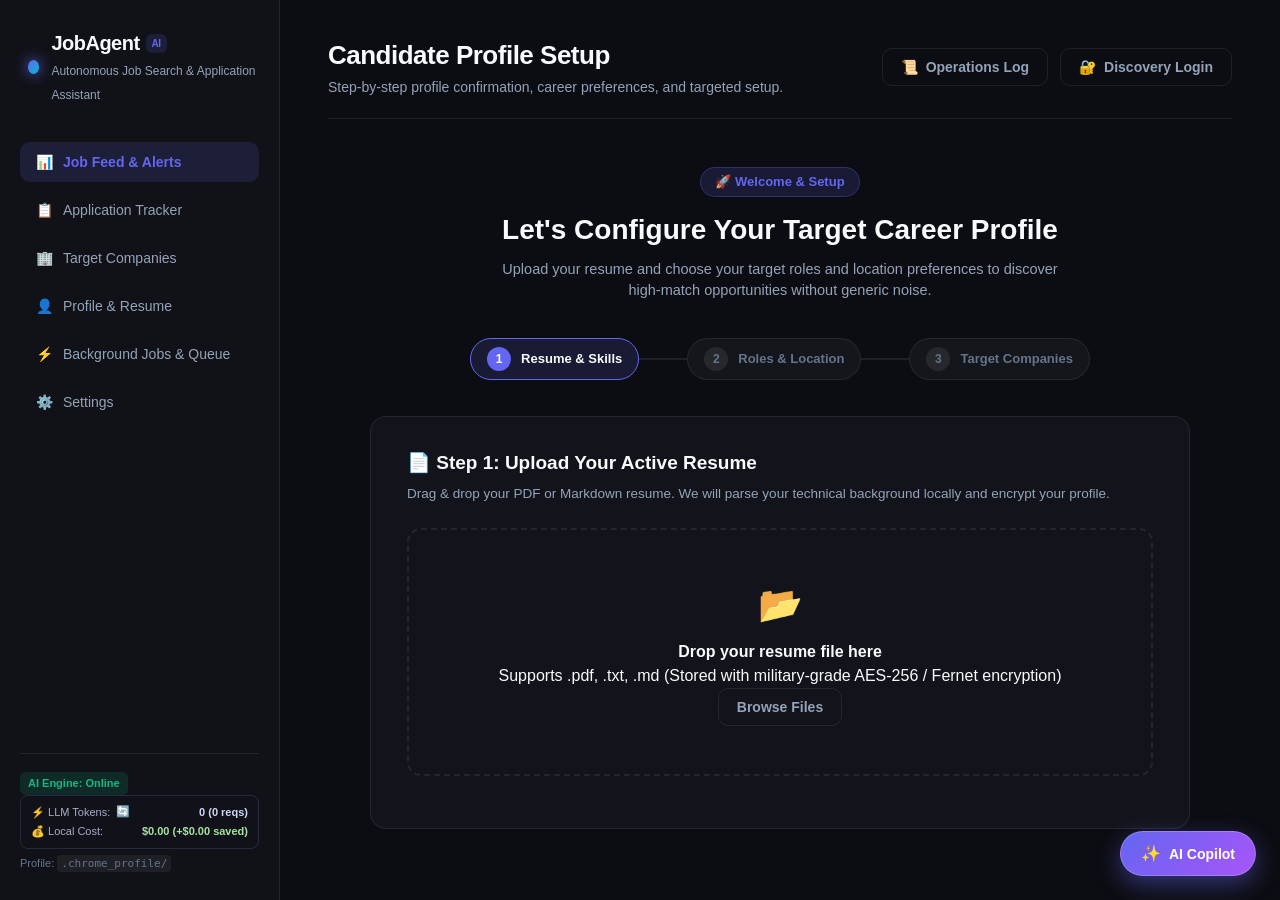
==== commit c1ee42e4: "feat(apply): open applications in the user's browser via the extension (Fixes #109)" ====
--- a/frontend/index.html
+++ b/frontend/index.html
@@ -98,8 +98,8 @@
                         <span class="btn-icon">📜</span> Operations Log
                     </button>
                     <button id="btn-login-portals" class="btn btn-outline" onclick="openBrowserAuthModal()"
-                        title="Launch dedicated browser to sign in to LinkedIn and Job Portals">
-                        <span class="btn-icon">🔐</span> Login to Portals
+                        title="Sign in once so background discovery can read LinkedIn and Hirist">
+                        <span class="btn-icon">🔐</span> Discovery Login
                     </button>
                 </div>
             </header>
@@ -471,6 +471,12 @@
                     <!-- Sync Review Banner: surfaces "N new from sync" jobs still needing review -->
                     <div id="sync-review-banner" class="sync-review-banner hidden"></div>
 
+                    <!-- Discovery health banner: a requested channel that silently degraded -->
+                    <div id="discovery-health-banner" class="sync-review-banner hidden"></div>
+
+                    <!-- Email review queue (anti-fatigue): staged application emails awaiting a decision -->
+                    <div id="email-review-banner" class="sync-review-banner hidden"></div>
+
                     <div class="panel-header">
                         <div class="search-box">
                             <input type="text" id="job-search-input"
@@ -998,7 +1004,7 @@
                                     <span class="pref-header-icon">📡</span>
                                     <h4>Discovery Engines</h4>
                                 </div>
-                                <span class="badge active" style="font-size: 10px;">6 Available</span>
+                                <span class="badge active" id="discovery-engine-badge" style="font-size: 10px;">Checking…</span>
                             </div>
 
                             <div class="discovery-channels-sidebar">
@@ -1035,8 +1041,19 @@
                                     <p class="discovery-channel-item-desc">Hirist, Greenhouse, Gmail</p>
                                 </div>
 
+                                <!-- Channel 3b: Gmail application-status sync -->
+                                <div class="discovery-channel-item">
+                                    <div class="discovery-channel-item-header">
+                                        <span class="discovery-channel-item-icon">📧</span>
+                                        <h5 class="discovery-channel-item-title">Gmail</h5>
+                                        <button type="button" class="btn btn-sm btn-outline discovery-channel-btn"
+                                            id="gmail-engine-sync-btn" onclick="syncGmailNow()">Sync now</button>
+                                    </div>
+                                    <p class="discovery-channel-item-desc" id="gmail-engine-status">Checking…</p>
+                                </div>
+
                                 <!-- Channel 4: Google for Jobs Scanner -->
-                                <div class="discovery-channel-item">
+                                <div class="discovery-channel-item" id="channel-google-jobs">
                                     <div class="discovery-channel-item-header">
                                         <span class="discovery-channel-item-icon">🌐</span>
                                         <h5 class="discovery-channel-item-title">Google Jobs</h5>
@@ -1353,9 +1370,6 @@
                             <div class="settings-warn">These use unofficial or ambiguous endpoints. Enable only if you
                                 accept the risk and each site's terms of service; you are responsible for complying with
                                 the terms of any site you scan.</div>
-                            <label class="settings-check"><input type="checkbox" id="set-feat-jobspy_google"> Google
-                                Jobs via JobSpy <span class="settings-hint">(unofficial, open-source; requires the
-                                    <code>python-jobspy</code> package)</span></label>
                             <label class="settings-check"><input type="checkbox" id="set-feat-ats_smartrecruiters">
                                 SmartRecruiters <span class="settings-hint">(public API; ToS restricts automated
                                     agents)</span></label>
@@ -1455,6 +1469,8 @@
                         <h4 class="settings-title">Gmail API <span class="settings-hint">(optional, BYOK — metadata +
                                 snippet only, narrow query)</span></h4>
                         <div id="gmail-status" class="settings-hint" style="margin:4px 0 10px;">Checking…</div>
+                        <div id="email-review-counter" class="settings-hint"
+                            style="margin:4px 0 10px; display:none;"></div>
                         <label>Google OAuth Client ID</label>
                         <input id="gmail-client-id" class="settings-input" autocomplete="off"
                             spellcheck="false" autocapitalize="off"
@@ -1805,17 +1821,18 @@
         <div class="modal-card modal-sm">
             <div class="modal-header">
                 <div class="modal-title-group">
-                    <h3>🔐 Dedicated Browser Profile Login</h3>
-                    <p class="modal-subtitle">Log in to your accounts once. Cookies & sessions persist automatically in
-                        <code>.chrome_profile</code>.
+                    <h3>🔐 Discovery Login</h3>
+                    <p class="modal-subtitle">Sign in once to LinkedIn / Hirist. Cookies & sessions persist in
+                        <code>.chrome_profile</code> for background discovery.
                     </p>
                 </div>
                 <button class="modal-close" onclick="closeBrowserAuthModal()">&times;</button>
             </div>
             <div style="padding: 10px 0; display: flex; flex-direction: column; gap: 12px;">
                 <p style="font-size: 13px; color: #a6adc8; line-height: 1.5;">
-                    The agent uses an isolated, secure Chrome profile to read your LinkedIn job recommendations, sync
-                    saved applications, and perform Assisted Apply.
+                    Background discovery reads LinkedIn saved jobs, recommendations and Hirist status through
+                    an isolated Chrome profile. Assisted Apply no longer uses this profile — applications open
+                    in your own browser, already signed in.
                 </p>
                 <div style="display: flex; flex-direction: column; gap: 10px;">
                     <button class="btn btn-outline"
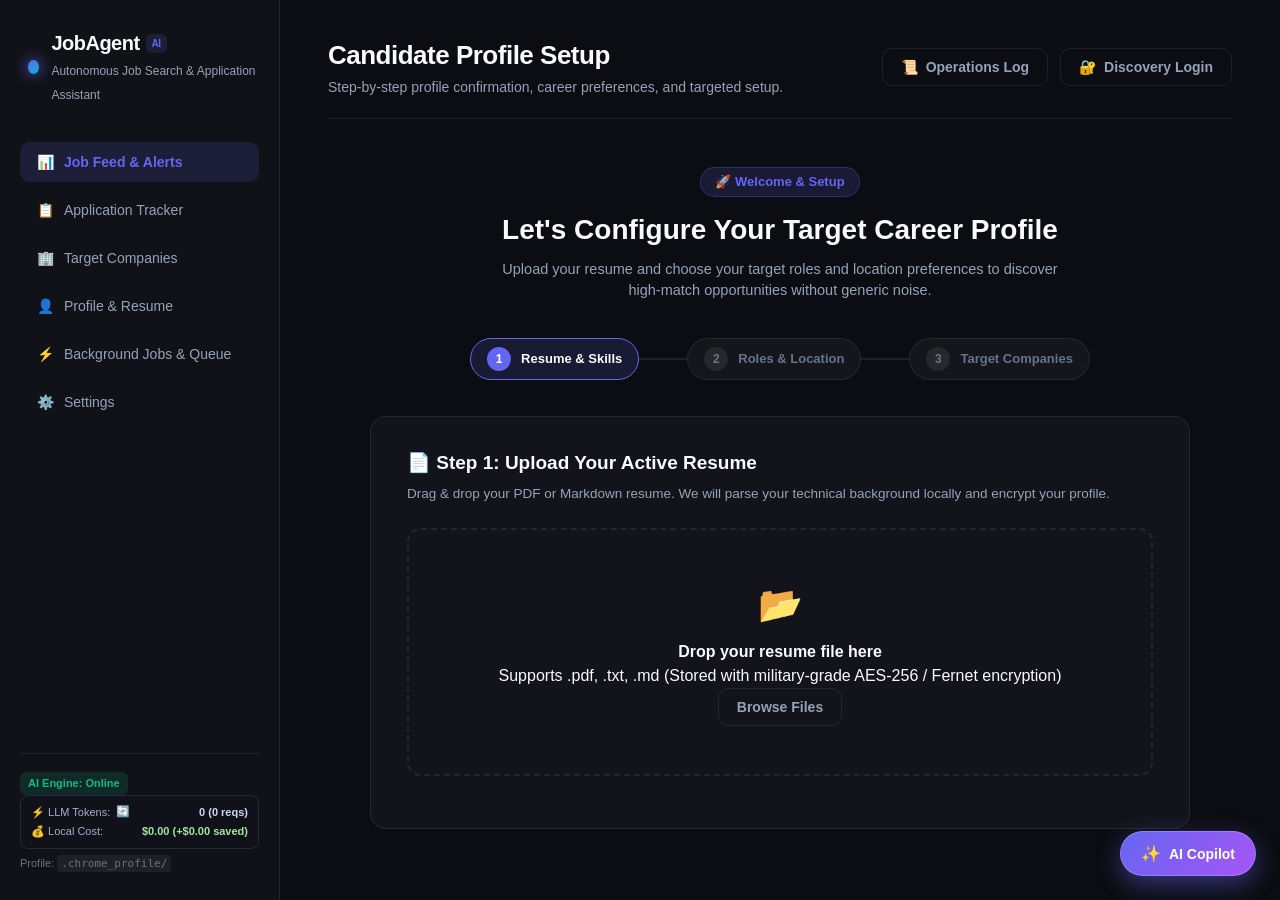
==== commit 468f09fa: "feat: land the week-46/47 milestone — Gmail ingestion, dossier UI, router split Squashes the accumul" ====
--- a/frontend/index.html
+++ b/frontend/index.html
@@ -10,7 +10,7 @@
     <link rel="preconnect" href="https://fonts.gstatic.com" crossorigin>
     <link rel="icon"
         href="data:image/svg+xml,<svg xmlns='http://www.w3.org/2000/svg' viewBox='0 0 100 100'><text y='.9em' font-size='90'>💼</text></svg>">
-    <link rel="stylesheet" href="styles.css?v=20260907_8.7">
+    <link rel="stylesheet" href="styles.css?v=20261117_9.1">
 </head>
 
 <body>
@@ -880,7 +880,8 @@
                             </div>
                             <p class="pref-card-desc">Jobs you marked as 'Not Interested' or 'Ignored' are memorized as
                                 <strong>company + role</strong> rules here. Future scrapes and syncs matching the same
-                                role <em>at the same company</em> (≥82% semantic similarity) are auto-filtered with 0
+                                role <em>at the same company</em> (≥<span data-similarity-threshold>80%</span>
+                                semantic similarity) are auto-filtered with 0
                                 LLM tokens — the same role at other companies is still surfaced.
                             </p>
 
@@ -897,12 +898,10 @@
 
             <!-- BACKGROUND TASKS & QUEUE SECTION -->
             <section id="tasks-section" class="content-section hidden">
-                <div class="tasks-container"
-                    style="max-width: 1200px; margin: 0 auto; display: flex; flex-direction: column; gap: 20px;">
+                <div class="tasks-container tasks-section-stack">
 
                     <!-- Section Header -->
-                    <div
-                        style="display: flex; justify-content: space-between; align-items: center; border-bottom: 1px solid #313244; padding-bottom: 15px;">
+                    <div class="tasks-section-header">
                         <div>
                             <h3
                                 style="font-size: 20px; font-weight: 700; color: #cdd6f4; display: flex; align-items: center; gap: 8px;">
@@ -922,7 +921,7 @@
                     </div>
 
                     <!-- Top 3-Column Grid: Active Tasks + LLM Queue + Discovery Channels -->
-                    <div style="display: grid; grid-template-columns: 2fr 1fr 1fr; gap: 20px;">
+                    <div class="tasks-top-grid">
 
                         <!-- Panel 1: Active & Running Background Tasks -->
                         <div class="pref-card" style="margin: 0;">
@@ -961,7 +960,7 @@
                                     Paced</span>
                             </div>
 
-                            <div style="display: grid; grid-template-columns: 1fr 1fr; gap: 10px; margin-bottom: 14px;">
+                            <div class="tasks-queue-metrics">
                                 <div
                                     style="background: #11111b; border: 1px solid #313244; border-radius: 8px; padding: 10px; text-align: center;">
                                     <span style="font-size: 10px; color: #a6adc8; text-transform: uppercase;">Queue
@@ -1377,6 +1376,9 @@
                                 <span class="settings-hint">(unofficial widget endpoint)</span></label>
                             <label class="settings-check"><input type="checkbox" id="set-feat-ats_workday"> Workday
                                 <span class="settings-hint">(unofficial CXS API)</span></label>
+                            <label class="settings-check"><input type="checkbox" id="set-feat-ats_adp"> ADP
+                                Workforce Now <span class="settings-hint">(undocumented career-centre JSON
+                                    API)</span></label>
                             <label class="settings-check"><input type="checkbox" id="set-feat-ats_uber"> Uber careers
                                 <span class="settings-hint">(unofficial internal API)</span></label>
                             <label class="settings-check"><input type="checkbox" id="set-feat-ats_custom_html"> Custom
@@ -1509,10 +1511,16 @@
                 </div>
             </section>
         </main>
-    </div>
-
-    <div id="details-modal" class="modal-overlay drawer-overlay hidden">
+
+        <!-- Job dossier: a pinned dock on wide screens, a slide-over drawer on narrow ones. -->
+        <div id="details-modal" class="modal-overlay drawer-overlay hidden">
         <div class="modal-drawer">
+            <div class="dock-empty-state" id="dock-empty-state">
+                <div class="dock-empty-icon">🗂️</div>
+                <h4>Select a job to open its dossier</h4>
+                <p>Match score, gaps, activity and application materials stay pinned here while you scan
+                    the feed or the tracker.</p>
+            </div>
             <div class="modal-header">
                 <div>
                     <h3 id="modal-job-title">Senior Backend Engineer</h3>
@@ -1520,8 +1528,13 @@
                         <span id="modal-company-name" class="modal-subtitle">Company • Location</span>
                         <span class="badge verified" id="modal-llm-badge">⚡ AI: Detecting...</span>
                     </div>
-                </div>
-                <button id="modal-close-btn" class="btn-close">✕</button>
+                    <div id="modal-job-evidence" class="modal-evidence">Loading activity…</div>
+                </div>
+                <div class="modal-header-actions">
+                    <button id="modal-pin-btn" class="btn-close" aria-pressed="false"
+                        title="Pin this panel open (Gmail-style: unpinned it collapses when you close a job)">📌</button>
+                    <button id="modal-close-btn" class="btn-close" title="Close (Esc)">✕</button>
+                </div>
             </div>
 
             <!-- Modal Navigation Tabs -->
@@ -1593,7 +1606,8 @@
 
                         <!-- Gap / Growth Skills Group -->
                         <div style="margin-top: 12px;">
-                            <div style="display: flex; justify-content: space-between; align-items: center;">
+                            <div
+                                style="display: flex; justify-content: space-between; align-items: center; flex-wrap: wrap; gap: 4px 10px;">
                                 <span
                                     style="font-size: 11px; text-transform: uppercase; color: #fab387; font-weight: 700; letter-spacing: 0.5px;">⚡
                                     Key Job Requirements (Growth / Target Areas)</span>
@@ -1734,6 +1748,7 @@
                 <button id="modal-apply-browser-btn" class="btn btn-success btn-block">
                     🚀 Launch Playwright Assisted Apply Session
                 </button>
+            </div>
             </div>
         </div>
     </div>
@@ -1908,6 +1923,11 @@
                     <span style="font-size: 32px; display: block; margin-bottom: 8px;">📋</span>
                     <p style="color: #a6adc8;">No operations recorded yet. Background syncs and application form-fills
                         will appear here automatically.</p>
+                </div>
+
+                <div id="operations-error" class="hidden" style="padding: 30px 20px; text-align: center;">
+                    <span style="font-size: 32px; display: block; margin-bottom: 8px;">⚠️</span>
+                    <p id="operations-error-message" style="color: #f87171;"></p>
                 </div>
 
                 <div id="operations-log-list"
@@ -2321,7 +2341,8 @@
     <!-- Notification Toast -->
     <div id="toast" class="toast hidden"></div>
 
-    <script src="app.js?v=20261029_8.8"></script>
+    <script src="fetch-timeout.js?v=20261113_1"></script>
+    <script src="app.js?v=20261117_9.0"></script>
 </body>
 
 </html>
--- a/frontend/styles.css
+++ b/frontend/styles.css
@@ -7,6 +7,9 @@
     --bg-card-hover: rgba(28, 30, 41, 0.9);
     --bg-sidebar: #111218;
     --bg-drawer: #161720;
+    /* Pinned dossier width: matches the 580px slide-over wherever there is room, and only
+       narrows near the 1500px breakpoint where the feed still needs its own space. */
+    --dock-width: clamp(520px, 31vw, 580px);
     --border-color: rgba(255, 255, 255, 0.08);
     --border-highlight: rgba(255, 255, 255, 0.15);
     
@@ -55,6 +58,9 @@
     display: grid;
     grid-template-columns: 280px 1fr;
     height: 100vh;
+    /* A wide card must never push the shell sideways (that hid the sidebar). */
+    min-width: 0;
+    overflow: hidden;
 }
 
 /* Sidebar */
@@ -129,6 +135,16 @@
     gap: 10px;
 }
 
+/* Emoji glyphs are flex children: without a fixed basis a long label squashes them
+   horizontally ("Background Jobs & Queue" did exactly that). */
+.nav-icon {
+    flex: 0 0 auto;
+    width: 18px;
+    display: inline-flex;
+    justify-content: center;
+    line-height: 1;
+}
+
 .nav-item:hover, .nav-item.active {
     background-color: rgba(255, 255, 255, 0.05);
     color: var(--text-main);
@@ -242,6 +258,36 @@
     flex-shrink: 0;
 }
 
+/* Email review queue: one actionable row per staged email */
+.email-review-banner {
+    flex-direction: column;
+    align-items: stretch;
+    gap: 8px;
+}
+
+.email-review-row {
+    display: flex;
+    align-items: center;
+    gap: 10px;
+    padding-top: 6px;
+    border-top: 1px solid rgba(6, 182, 212, 0.18);
+}
+
+.email-review-row:first-child {
+    padding-top: 0;
+    border-top: none;
+}
+
+.email-review-footer {
+    display: flex;
+    justify-content: flex-end;
+}
+
+.email-review-row .sync-banner-actions {
+    flex-wrap: wrap;
+    justify-content: flex-end;
+}
+
 /* "Reviewing last sync (N)" chip that appears on the feed tab row */
 .review-batch-chip {
     display: inline-flex;
@@ -271,6 +317,8 @@
 .main-content {
     padding: 36px 48px;
     overflow-y: auto;
+    overflow-x: hidden;
+    min-width: 0;
     display: flex;
     flex-direction: column;
     gap: 28px;
@@ -1065,11 +1113,28 @@
     position: relative;
 }
 
+.job-card {
+    cursor: pointer;
+}
+
+.job-card:focus-visible {
+    outline: 2px solid var(--primary-light);
+    outline-offset: 2px;
+}
+
+/* The row whose dossier is open in the dock. */
+.job-card.is-active {
+    border-color: rgba(129, 140, 248, 0.55);
+    box-shadow: inset 0 0 0 1px rgba(129, 140, 248, 0.25);
+}
+
 .job-card:hover {
     background: linear-gradient(145deg, rgba(34, 37, 56, 0.85), rgba(22, 24, 38, 0.95));
     border-color: rgba(99, 102, 241, 0.4);
-    transform: translateY(-1.5px);
-    box-shadow: 0 8px 24px rgba(0, 0, 0, 0.3);
+    /* No transform here: lifting the card moves its hit box, so a cursor sitting on the bottom
+       border leaves the card, drops the hover, re-enters — the tile blinks. The lift is faked
+       with the shadow instead, which never affects hit-testing. */
+    box-shadow: 0 10px 28px rgba(0, 0, 0, 0.42);
 }
 
 .job-card.selected {
@@ -1268,6 +1333,12 @@
     color: #fbbf24;
 }
 
+.status-dropdown.status-interview-scheduling {
+    background: rgba(139, 92, 246, 0.1);
+    border-color: rgba(139, 92, 246, 0.3);
+    color: #a78bfa;
+}
+
 .status-dropdown.status-interview {
     background: rgba(139, 92, 246, 0.15);
     border-color: rgba(139, 92, 246, 0.45);
@@ -1284,6 +1355,18 @@
     background: rgba(239, 68, 68, 0.12);
     border-color: rgba(239, 68, 68, 0.4);
     color: #f87171;
+}
+
+.status-dropdown.status-closed {
+    background: rgba(148, 163, 184, 0.12);
+    border-color: rgba(148, 163, 184, 0.35);
+    color: #cbd5e1;
+}
+
+.status-dropdown.status-withdrawn {
+    background: rgba(100, 116, 139, 0.12);
+    border-color: rgba(100, 116, 139, 0.3);
+    color: #94a3b8;
 }
 
 .status-dropdown.status-archived {
@@ -1893,8 +1976,8 @@
 
 .company-card:hover {
     border-color: var(--border-highlight);
-    box-shadow: var(--shadow-subtle);
-    transform: translateY(-2px);
+    /* Shadow-only hover, like .job-card: a lift moves the hit box and blinks at the border. */
+    box-shadow: 0 10px 28px rgba(0, 0, 0, 0.4);
 }
 
 .company-card-top {
@@ -2282,6 +2365,104 @@
     overflow-y: auto;
 }
 
+/* Job dossier: a pinned dock on wide screens, a slide-over drawer elsewhere. The dock stays
+   mounted with an empty state so selecting a job never reflows the feed behind it. */
+.modal-header-actions {
+    display: flex;
+    align-items: center;
+    gap: 6px;
+    flex: 0 0 auto;
+}
+
+.modal-header-actions .btn-close.is-pinned {
+    background: var(--primary-light);
+    color: var(--primary);
+    border-color: var(--primary);
+}
+
+.dock-empty-state {
+    display: none;
+    margin: auto;
+    max-width: 320px;
+    text-align: center;
+    flex-direction: column;
+    gap: 8px;
+}
+
+.dock-empty-icon {
+    font-size: 40px;
+    opacity: 0.7;
+}
+
+.dock-empty-state h4 {
+    margin: 0;
+    font-size: 15px;
+    color: var(--text-main);
+}
+
+.dock-empty-state p {
+    margin: 0;
+    font-size: 12.5px;
+    color: var(--text-muted);
+    line-height: 1.5;
+}
+
+/* Card actions keep a max share of the row so the title always has room: at a fixed
+   flex-shrink:0 the action cluster used to squeeze the title to one word per line. */
+.job-actions-right {
+    flex-shrink: 1;
+    max-width: 50%;
+}
+
+.job-info-main {
+    min-width: 300px;
+}
+
+@media (min-width: 1500px) {
+    body.dock-wide .app-container {
+        grid-template-columns: 280px minmax(0, 1fr) var(--dock-width);
+    }
+
+    /* A pinned panel reads like a column, not a modal: tighter padding buys line length. */
+    body.dock-wide #details-modal .modal-drawer {
+        padding: 22px 24px;
+    }
+
+    body.dock-wide #details-modal.drawer-overlay {
+        position: static;
+        width: auto;
+        height: 100vh;
+        padding: 0;
+        background: transparent;
+        backdrop-filter: none;
+        display: flex;
+        justify-content: stretch;
+    }
+
+    /* `hidden` must not collapse the dock on wide screens: it would reflow the feed. */
+    body.dock-wide #details-modal.drawer-overlay.hidden {
+        display: flex;
+    }
+
+    body.dock-wide #details-modal .modal-drawer {
+        width: 100%;
+        box-shadow: none;
+    }
+
+    /* Empty dock: keep the header (pin/close live there), hide the dossier body. */
+    body.dock-wide .modal-drawer:not(.dock-filled) > .modal-tabs,
+    body.dock-wide .modal-drawer:not(.dock-filled) > .modal-body,
+    body.dock-wide .modal-drawer:not(.dock-filled) > .modal-footer,
+    body.dock-wide .modal-drawer:not(.dock-filled) .modal-subtitle,
+    body.dock-wide .modal-drawer:not(.dock-filled) .modal-evidence {
+        display: none;
+    }
+
+    body.dock-wide .modal-drawer:not(.dock-filled) .dock-empty-state {
+        display: flex;
+    }
+}
+
 .modal-header {
     display: flex;
     justify-content: space-between;
@@ -2289,6 +2470,14 @@
     margin-bottom: 20px;
     border-bottom: 1px solid var(--border-color);
     padding-bottom: 16px;
+}
+
+/* The dossier scrolls; keep the title and the ✕ reachable at any scroll position. */
+.modal-drawer .modal-header {
+    position: sticky;
+    top: 0;
+    z-index: 3;
+    background: var(--bg-drawer);
 }
 
 .modal-subtitle {
@@ -2319,13 +2508,27 @@
 
 .modal-tabs {
     display: flex;
-    gap: 6px;
+    gap: 2px;
     border-bottom: 1px solid var(--border-color);
-    padding-bottom: 10px;
+    padding-bottom: 0;
     margin-bottom: 18px;
     overflow-x: auto;
-}
-
+    flex-wrap: wrap;
+    row-gap: 0;
+}
+
+/* The drawer is a flex column: without this the header/tabs/footer are shrunk to fit and the
+   tab bar collapses to a sliver instead of the content scrolling. */
+.modal-drawer > .modal-header,
+.modal-drawer > .modal-tabs,
+.modal-drawer > .modal-footer,
+.modal-drawer > .dock-empty-state {
+    flex: 0 0 auto;
+}
+
+/* Underline tabs: the active state is an accent label over a 2px accent rule that sits on the
+   row's own border, so the tab bar reads as navigation without a container per tab (and survives
+   the wrap to two rows that seven tabs cause in the drawer). */
 .modal-tab-btn {
     background: none;
     border: none;
@@ -2333,17 +2536,30 @@
     font-family: var(--font-stack);
     font-size: 13px;
     font-weight: 500;
-    padding: 6px 12px;
-    border-radius: 8px;
+    padding: 9px 12px 10px;
+    border-radius: 6px 6px 0 0;
     cursor: pointer;
     transition: var(--transition);
     white-space: nowrap;
+    box-shadow: inset 0 -2px 0 transparent;
+}
+
+.modal-tab-btn:hover {
+    color: var(--text-main);
+    background: rgba(255, 255, 255, 0.04);
+    box-shadow: inset 0 -2px 0 var(--border-highlight);
+}
+
+.modal-tab-btn:focus-visible {
+    outline: 2px solid var(--primary-light);
+    outline-offset: 2px;
 }
 
 .modal-tab-btn.active {
-    background: var(--primary-light);
+    background: none;
     color: var(--primary);
     font-weight: 600;
+    box-shadow: inset 0 -2px 0 var(--primary);
 }
 
 .modal-body {
@@ -2398,6 +2614,19 @@
     padding: 16px;
     border-radius: 12px;
     margin-bottom: 12px;
+    /* In the pinned dock the row is narrower than the overlay: let the text keep its width and
+       drop the Re-score button to its own line instead of squeezing every line. */
+    flex-wrap: wrap;
+}
+
+/* The score circle is a div too: it must keep its 56px square (it turned into an ellipse). */
+.match-score-banner > div:not(.match-score-circle) {
+    flex: 1 1 240px;
+    min-width: 0;
+}
+
+.match-score-banner .match-score-circle {
+    flex: 0 0 56px;
 }
 
 /* Score provenance: which resume version produced the number (issue #56). */
@@ -2894,6 +3123,15 @@
     box-shadow: 0 12px 30px rgba(168, 85, 247, 0.55);
 }
 
+/* The dossier dock occupies the right edge; keep the copilot launcher reachable beside it. */
+body.dock-wide .floating-copilot-btn {
+    right: calc(var(--dock-width) + 24px);
+}
+
+body.dock-wide .copilot-drawer {
+    right: var(--dock-width);
+}
+
 .copilot-btn-sparkle {
     font-size: 16px;
     animation: sparkle-glow 2s ease-in-out infinite;
@@ -3379,7 +3617,7 @@
 .sync-channel-card:hover {
     background: rgba(255, 255, 255, 0.05);
     border-color: rgba(137, 180, 250, 0.35);
-    transform: translateY(-2px);
+    box-shadow: 0 10px 28px rgba(0, 0, 0, 0.4);
 }
 
 .sync-channel-info {
@@ -3572,12 +3810,19 @@
     justify-content: space-between;
     align-items: center;
     margin-bottom: 10px;
+    flex-wrap: wrap;
+    gap: 8px;
 }
 
 .stack-title-group {
     display: flex;
     align-items: center;
     gap: 10px;
+    min-width: 0;
+}
+
+.stack-title-group > div {
+    min-width: 0;
 }
 
 .stack-icon {
@@ -3715,6 +3960,43 @@
     font-size: 13px;
     color: var(--text);
     word-break: break-word;
+}
+
+.modal-evidence {
+    margin-top: 6px;
+    font-size: 12px;
+    color: var(--text-dim);
+    max-width: 720px;
+    line-height: 1.4;
+    word-break: break-word;
+}
+
+.modal-evidence[data-empty="1"] {
+    opacity: 0.7;
+    font-style: italic;
+}
+
+.activity-history {
+    margin-top: 8px;
+}
+
+.activity-history summary {
+    cursor: pointer;
+    font-size: 12px;
+    color: var(--text-dim);
+    padding: 6px 2px;
+    user-select: none;
+}
+
+.activity-history summary:hover {
+    color: var(--text);
+}
+
+.activity-history-body {
+    display: flex;
+    flex-direction: column;
+    gap: 8px;
+    margin-top: 6px;
 }
 
 .hiring-team-container {
@@ -4118,3 +4400,168 @@
     display: block;
     margin-top: 2px;
 }
+
+/* Background Tasks: this section was laid out with inline styles, which no media query can reach,
+   so its 2fr/1fr/1fr grid clipped ~60px as soon as the viewport narrowed. */
+.tasks-section-stack {
+    max-width: 1200px;
+    margin: 0 auto;
+    display: flex;
+    flex-direction: column;
+    gap: 20px;
+}
+
+.tasks-section-header {
+    display: flex;
+    justify-content: space-between;
+    align-items: center;
+    gap: 12px;
+    flex-wrap: wrap;
+    border-bottom: 1px solid #313244;
+    padding-bottom: 15px;
+}
+
+.tasks-top-grid {
+    display: grid;
+    grid-template-columns: minmax(0, 2fr) minmax(0, 1fr) minmax(0, 1fr);
+    gap: 20px;
+}
+
+.tasks-queue-metrics {
+    display: grid;
+    /* Two tiles side by side only when the panel is wide enough for both labels. */
+    grid-template-columns: repeat(auto-fit, minmax(110px, 1fr));
+    gap: 10px;
+    margin-bottom: 14px;
+}
+
+/* -------------------------------------------------------------
+   Responsive shell
+   The desktop layout is a fixed 280px sidebar plus fixed-column content grids. Those columns stop
+   fitting on narrower viewports (split-screen, tablets, small laptops) and the content gets crushed
+   rather than reflowed, so the shell and the grids collapse in stages.
+   ------------------------------------------------------------- */
+@media (max-width: 1200px) {
+    .app-container {
+        grid-template-columns: 232px minmax(0, 1fr);
+    }
+
+    .main-content {
+        padding: 28px 28px;
+    }
+}
+
+@media (max-width: 1024px) {
+    /* Actions drop below the title instead of squeezing it to one word per line. */
+    .app-header {
+        flex-wrap: wrap;
+        gap: 14px;
+    }
+
+    .welcome-text {
+        flex: 1 1 100%;
+    }
+
+    .header-actions {
+        flex-wrap: wrap;
+    }
+
+    .stats-grid {
+        grid-template-columns: repeat(2, minmax(0, 1fr));
+    }
+
+    /* Fixed-column content grids stack; auto-fit grids keep their own behaviour. */
+    .profile-dashboard-grid,
+    .settings-preferences-grid,
+    .form-row-2col,
+    .parsed-data-grid {
+        grid-template-columns: minmax(0, 1fr);
+    }
+
+    .tasks-top-grid {
+        grid-template-columns: repeat(2, minmax(0, 1fr));
+    }
+}
+
+@media (max-width: 860px) {
+    /* The sidebar becomes a horizontal nav strip so the content keeps the full width. */
+    .app-container {
+        grid-template-columns: minmax(0, 1fr);
+        grid-template-rows: auto minmax(0, 1fr);
+    }
+
+    /* Wrap rather than scroll: six sections in a scrolling strip hid the last ones with no
+       affordance. */
+    .sidebar {
+        flex-direction: row;
+        flex-wrap: wrap;
+        align-items: center;
+        gap: 10px 14px;
+        padding: 12px 16px;
+        border-right: none;
+        border-bottom: 1px solid var(--border-color);
+    }
+
+    .logo-area {
+        margin-bottom: 0;
+        padding-left: 0;
+        flex: 0 0 auto;
+    }
+
+    /* No room for the badge/token stack in a one-line strip. */
+    .logo-subtitle,
+    .sidebar-footer {
+        display: none;
+    }
+
+    .nav-menu {
+        flex-direction: row;
+        flex-wrap: wrap;
+        gap: 6px;
+    }
+
+    .nav-item {
+        padding: 9px 12px;
+        font-size: 13px;
+        white-space: nowrap;
+    }
+
+    .main-content {
+        padding: 20px 18px;
+    }
+
+    .tasks-top-grid {
+        grid-template-columns: minmax(0, 1fr);
+    }
+}
+
+@media (max-width: 720px) {
+    /* A job row needs ~570px for its 300px info column plus the action cluster; below that the
+       actions move under the title instead of overflowing the card. */
+    .job-card {
+        flex-wrap: wrap;
+        align-items: flex-start;
+    }
+
+    .job-info-main {
+        min-width: 0;
+    }
+
+    .job-actions-right {
+        max-width: 100%;
+    }
+}
+
+@media (max-width: 640px) {
+    .stats-grid {
+        grid-template-columns: minmax(0, 1fr);
+    }
+
+    .main-content {
+        padding: 16px 14px;
+    }
+
+    .welcome-text h2 {
+        font-size: 22px;
+    }
+}
